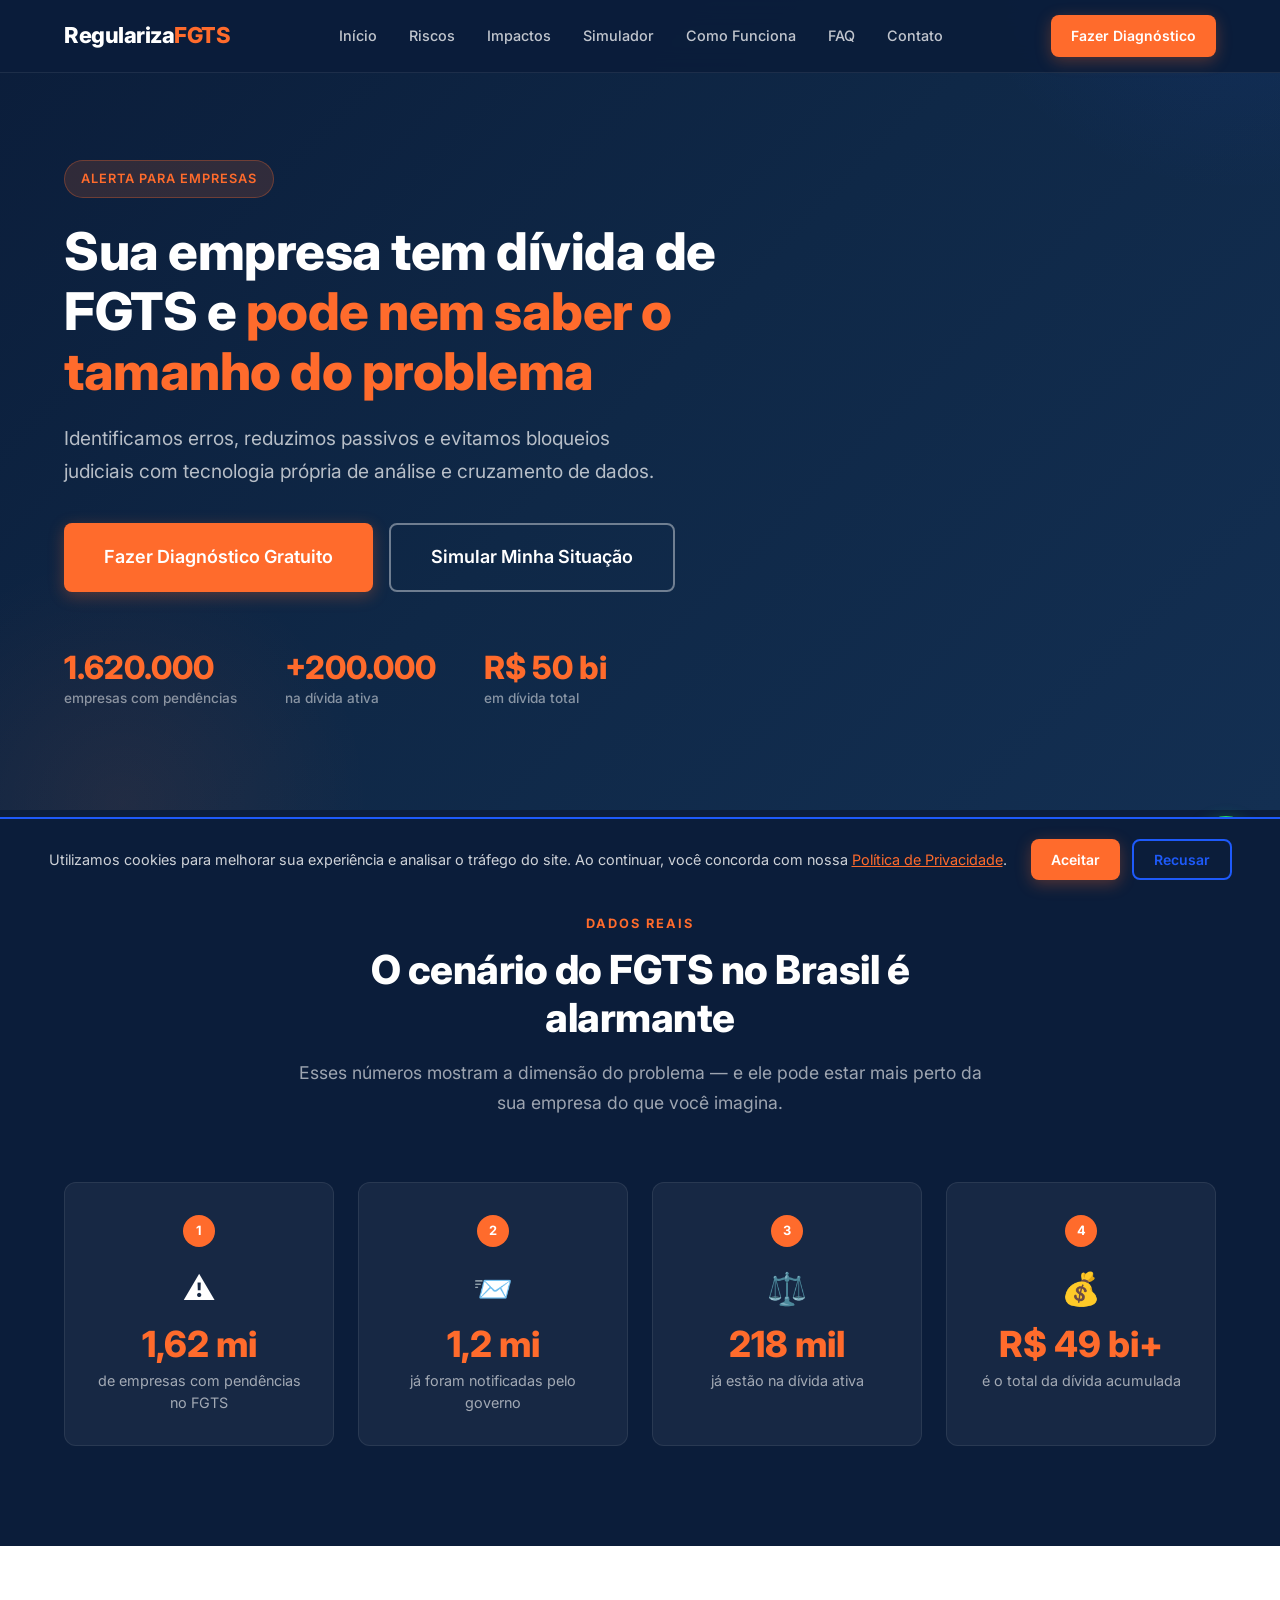
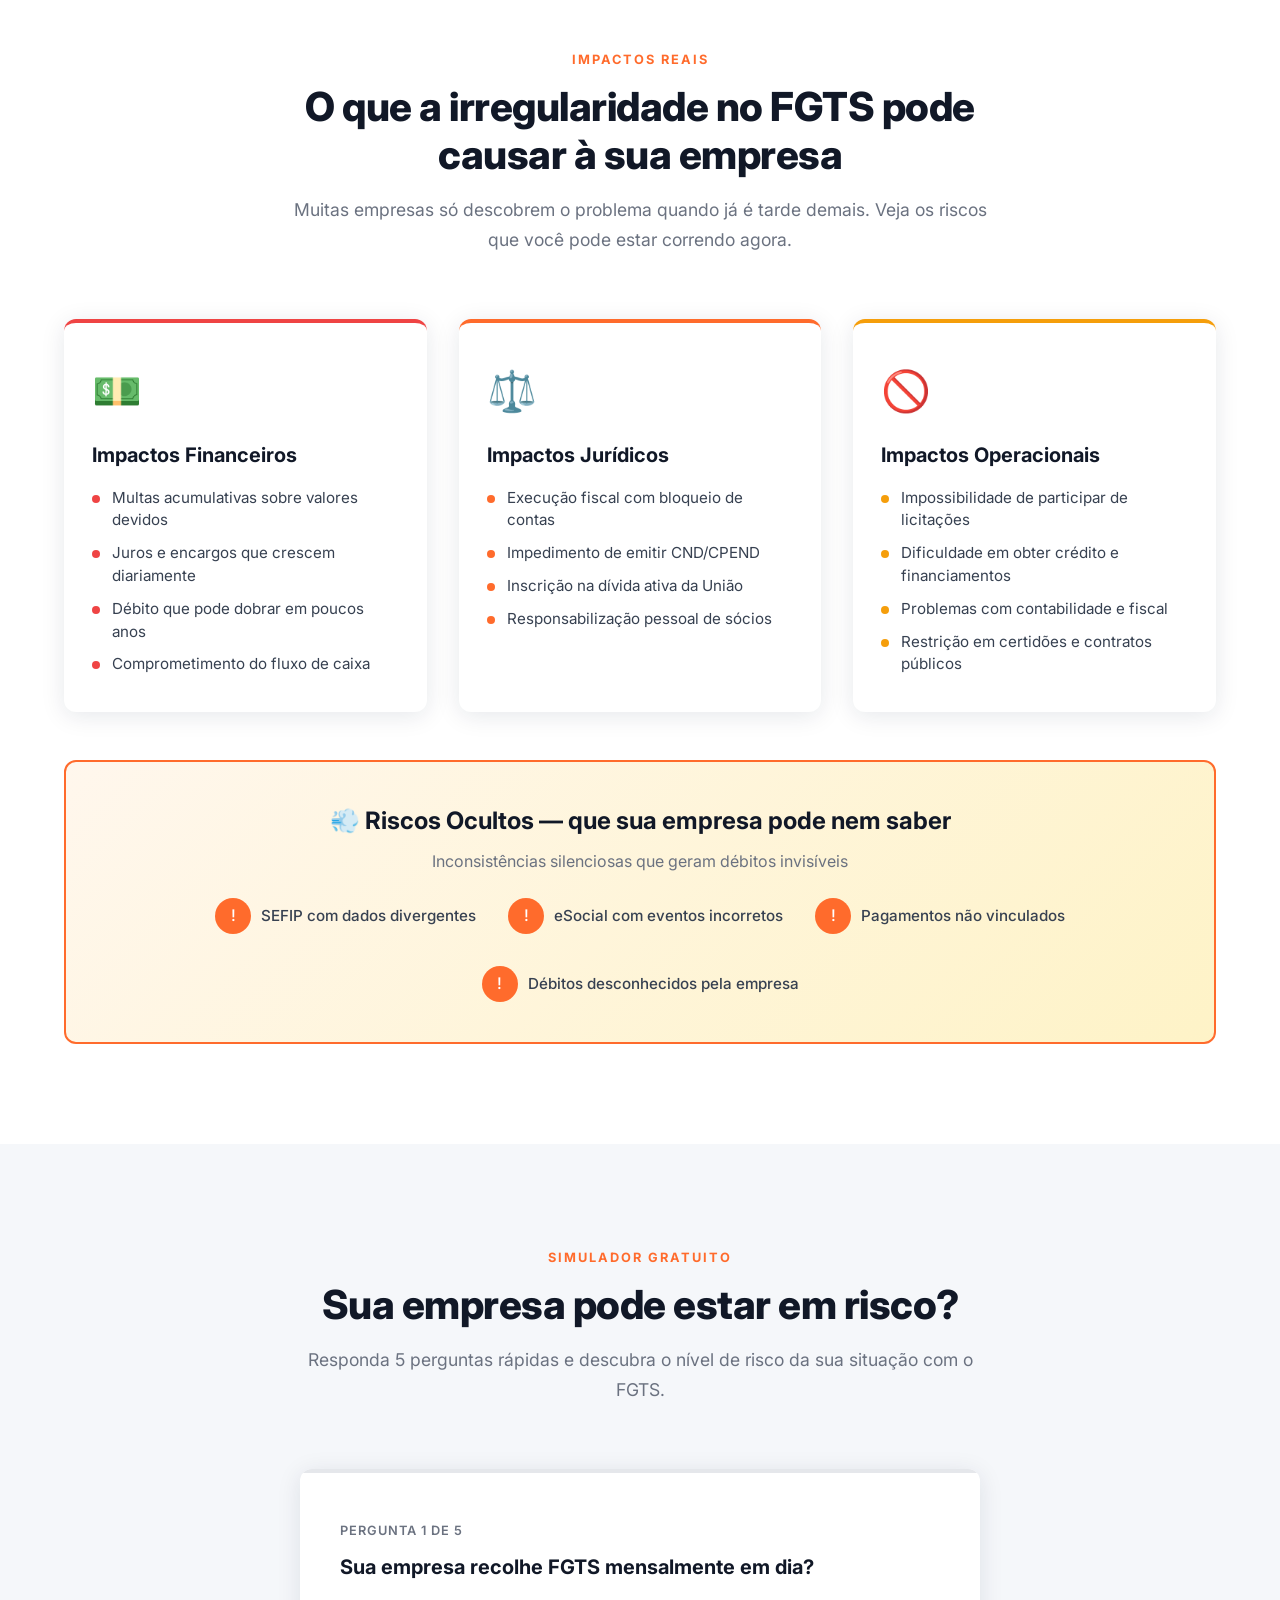
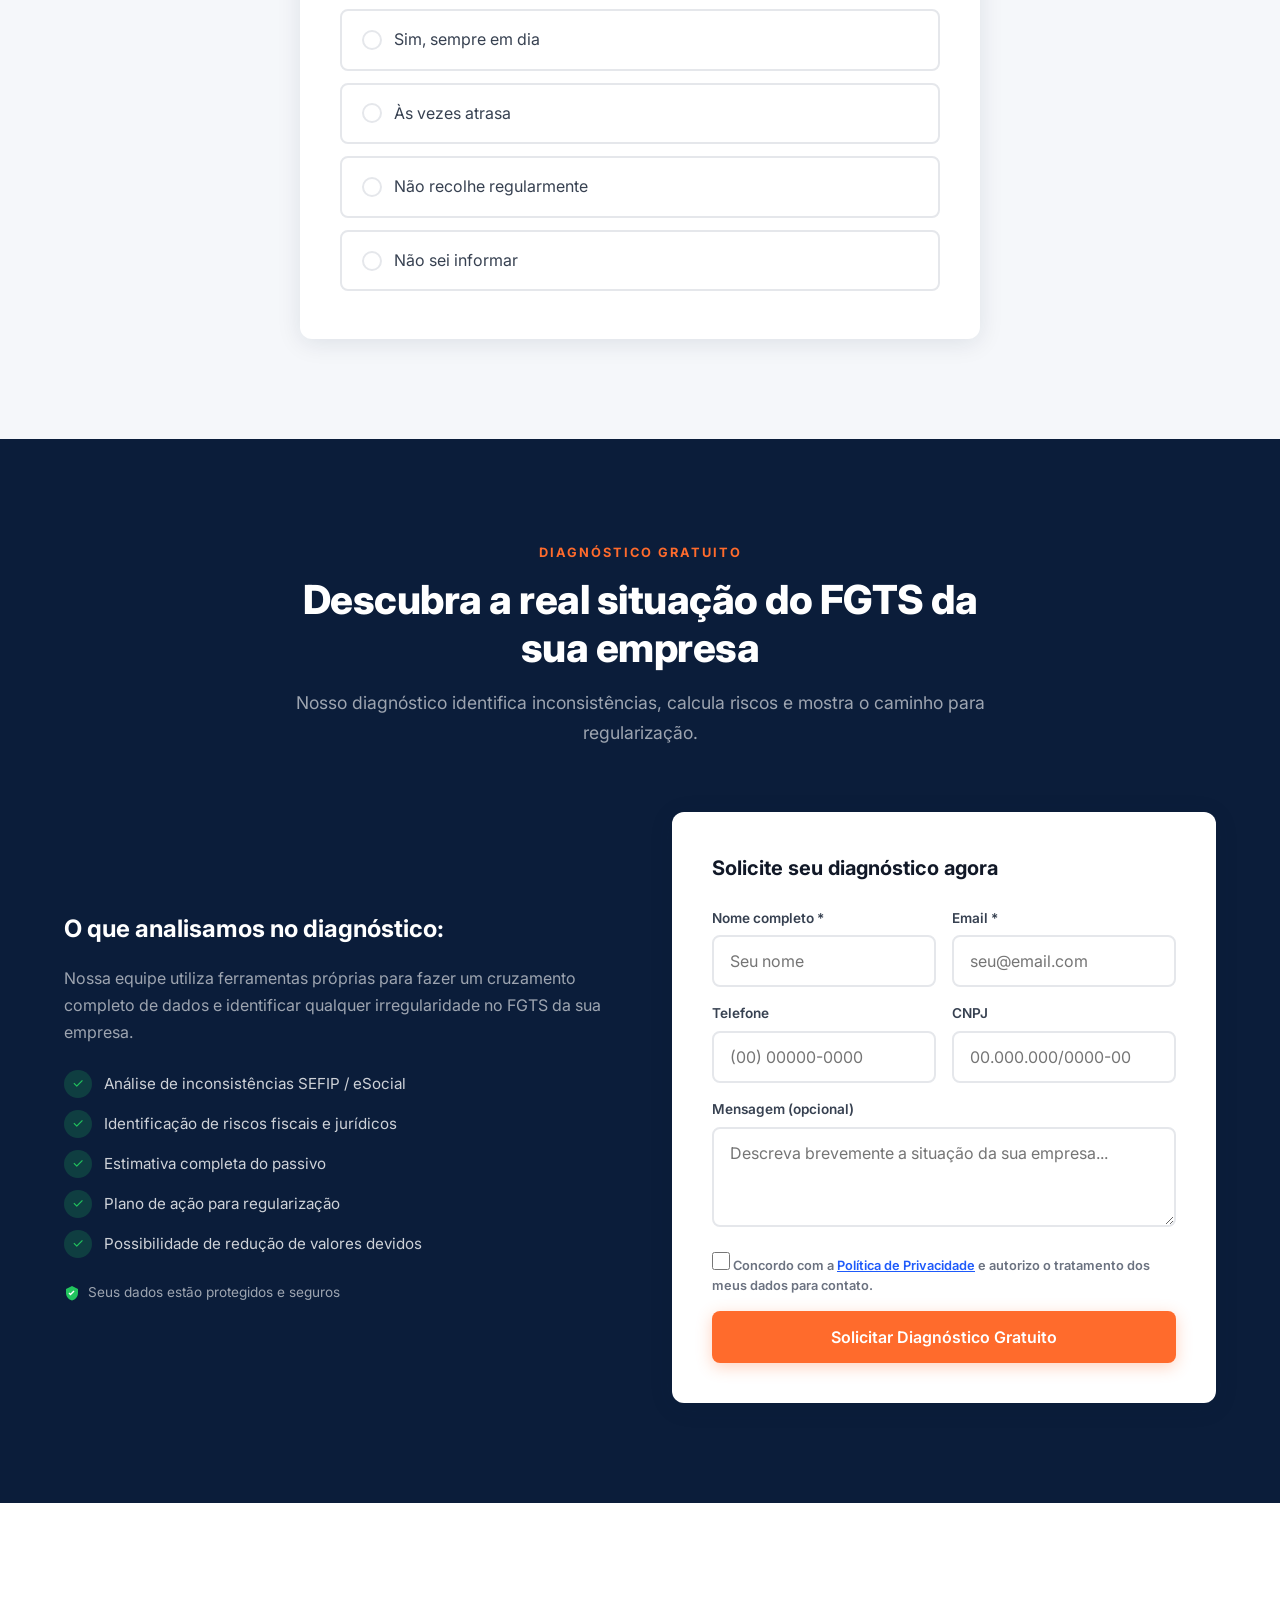
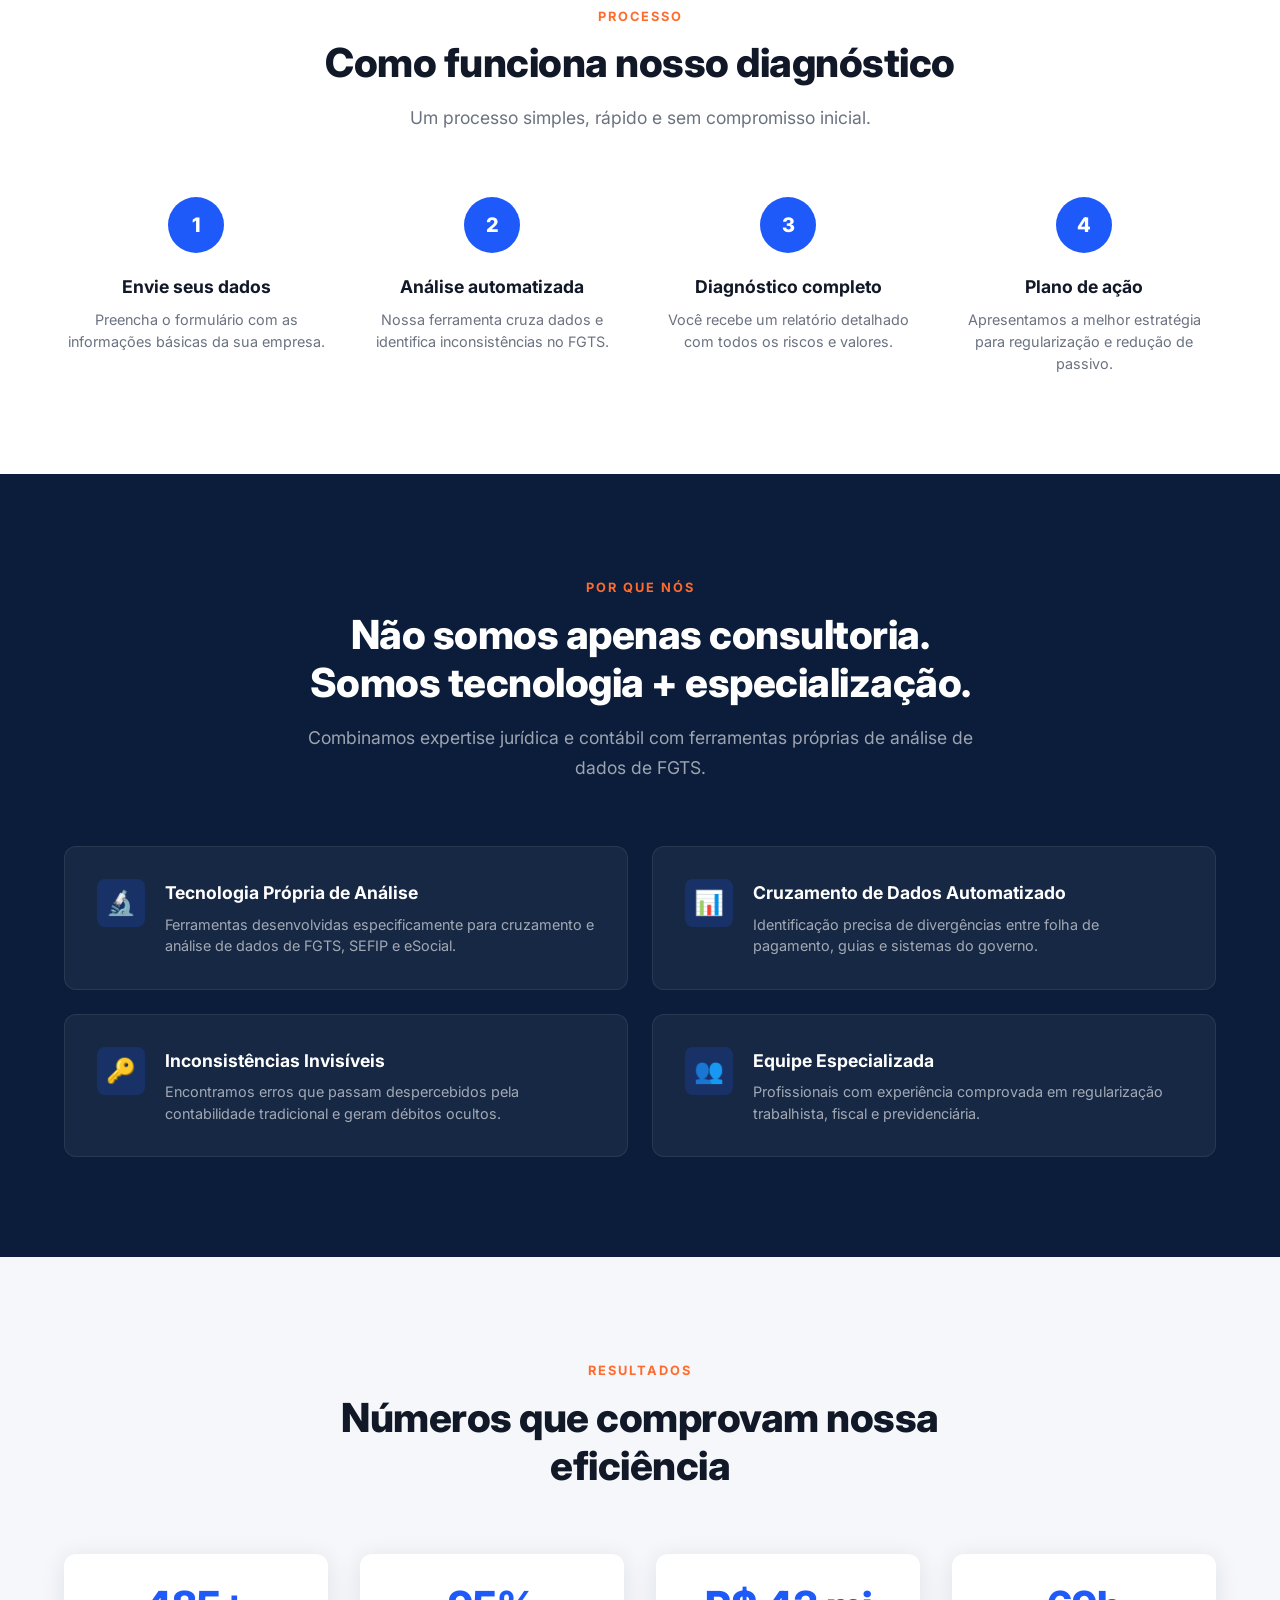
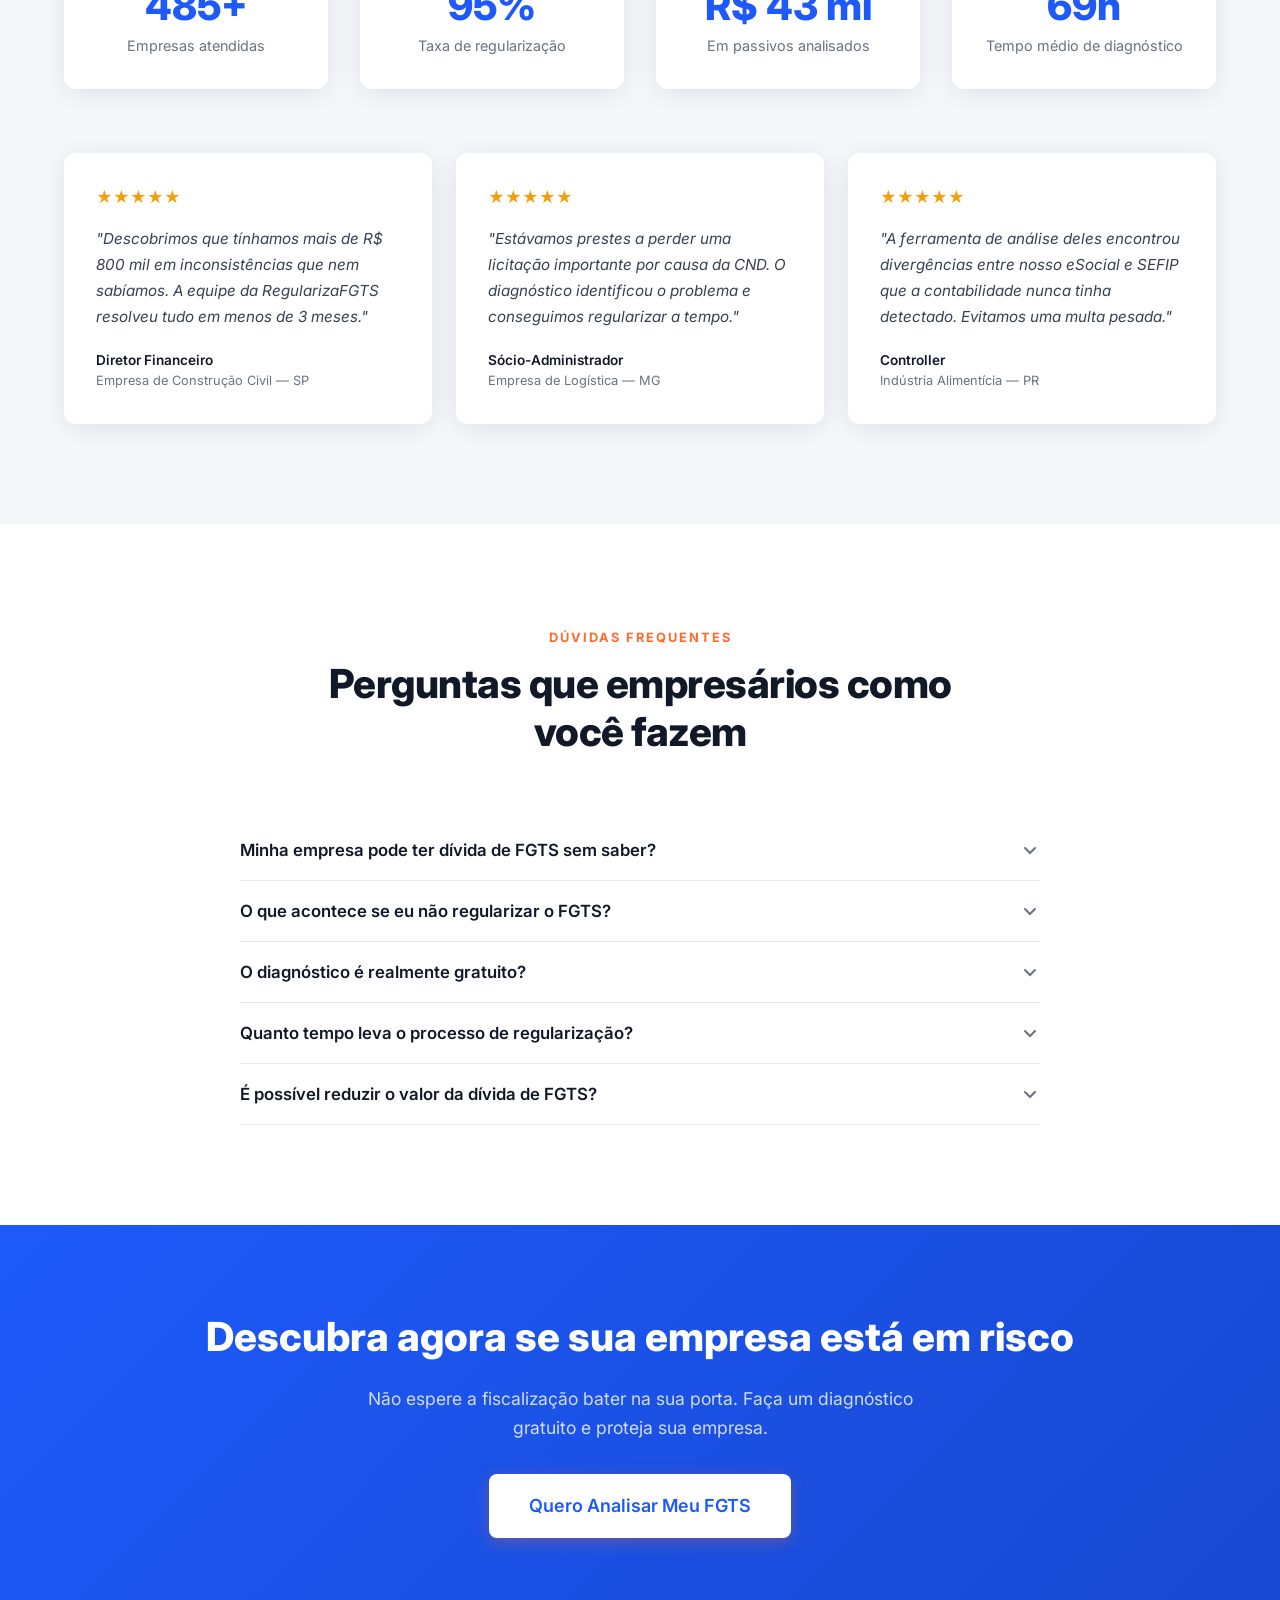
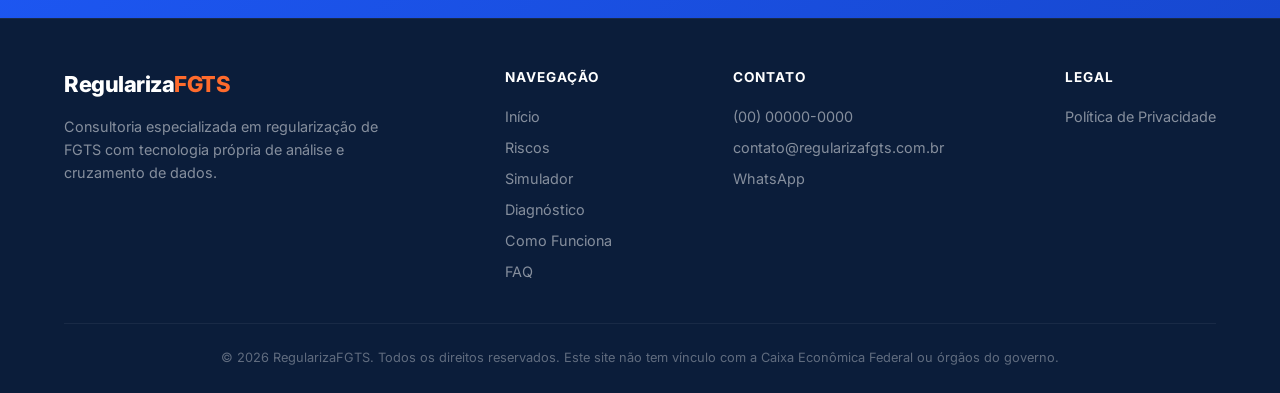
==== index.html @ 7be7eeb0 "fix: corrigir exibição dos cards de dados e atualizar Supabase anon key - Cards 1 e 2 agora exibem "" ====
<!DOCTYPE html>
<html lang="pt-BR">
<head>
  <meta charset="UTF-8">
  <meta name="viewport" content="width=device-width, initial-scale=1.0, interactive-widget=resizes-content">
  <meta name="robots" content="index, follow">
  <meta name="description" content="RegularizaFGTS — Diagnóstico gratuito de FGTS para empresas. Identificamos erros, reduzimos passivos e evitamos bloqueios com tecnologia própria.">
  <meta name="keywords" content="FGTS, dívida FGTS, regularização FGTS, consultoria FGTS, diagnóstico FGTS, dívida ativa, multa FGTS, eSocial FGTS">
  <title>RegularizaFGTS — Regularização e Diagnóstico de FGTS para Empresas</title>

  <!-- Canonical -->
  <link rel="canonical" href="https://regularizafgts.com.br/">

  <!-- Open Graph -->
  <meta property="og:title" content="RegularizaFGTS — Sua empresa pode estar em risco">
  <meta property="og:description" content="Mais de 1,6 milhão de empresas têm pendências no FGTS. Descubra se a sua é uma delas.">
  <meta property="og:type" content="website">
  <meta property="og:url" content="https://regularizafgts.com.br/">
  <meta property="og:image" content="https://regularizafgts.com.br/assets/og-image.jpg">
  <meta property="og:locale" content="pt_BR">
  <meta property="og:site_name" content="RegularizaFGTS">

  <!-- Twitter Card -->
  <meta name="twitter:card" content="summary_large_image">
  <meta name="twitter:title" content="RegularizaFGTS — Sua empresa pode estar em risco">
  <meta name="twitter:description" content="Mais de 1,6 milhão de empresas têm pendências no FGTS. Descubra se a sua é uma delas.">
  <meta name="twitter:image" content="https://regularizafgts.com.br/assets/og-image.jpg">

  <!-- Favicon SVG -->
  <link rel="icon" type="image/svg+xml" href="data:image/svg+xml,<svg xmlns='http://www.w3.org/2000/svg' viewBox='0 0 32 32'><rect width='32' height='32' rx='6' fill='%230B1D3A'/><text x='4' y='24' font-family='Arial,sans-serif' font-weight='800' font-size='20' fill='%23FF6B2C'>R</text></svg>">

  <!-- Preconnect -->
  <link rel="preconnect" href="https://fonts.googleapis.com">
  <link rel="preconnect" href="https://fonts.gstatic.com" crossorigin>
  <link rel="preconnect" href="https://nxzmnyzvjidjvnhraanw.supabase.co">

  <!-- Fonts -->
  <link href="https://fonts.googleapis.com/css2?family=Inter:wght@400;500;600;700;800&display=swap" rel="stylesheet">

  <!-- Styles -->
  <link rel="stylesheet" href="css/styles.css">

  <!-- JSON-LD Structured Data -->
  <script type="application/ld+json">
  {
    "@context": "https://schema.org",
    "@type": "ProfessionalService",
    "name": "RegularizaFGTS",
    "description": "Consultoria especializada em regularização de FGTS com tecnologia própria de análise e cruzamento de dados.",
    "url": "https://regularizafgts.com.br",
    "areaServed": "BR",
    "serviceType": ["Consultoria FGTS", "Regularização FGTS", "Diagnóstico FGTS"],
    "priceRange": "$$"
  }
  </script>
  <script type="application/ld+json">
  {
    "@context": "https://schema.org",
    "@type": "FAQPage",
    "mainEntity": [
      {
        "@type": "Question",
        "name": "Minha empresa pode ter dívida de FGTS sem saber?",
        "acceptedAnswer": { "@type": "Answer", "text": "Sim. Mais de 60% das empresas que atendemos descobriram inconsistências que não sabiam existir, como diferenças entre SEFIP e eSocial, pagamentos não vinculados corretamente, e eventos enviados com erro." }
      },
      {
        "@type": "Question",
        "name": "O que acontece se eu não regularizar o FGTS?",
        "acceptedAnswer": { "@type": "Answer", "text": "A empresa pode sofrer execução fiscal, bloqueio de contas bancárias, inscrição na dívida ativa, impedimento de emitir CND, impossibilidade de participar de licitações e responsabilização pessoal de sócios." }
      },
      {
        "@type": "Question",
        "name": "O diagnóstico é realmente gratuito?",
        "acceptedAnswer": { "@type": "Answer", "text": "Sim. O diagnóstico inicial é 100% gratuito e sem compromisso. Analisamos a situação da sua empresa e apresentamos um relatório com os riscos identificados. Caso deseje seguir com a regularização, apresentamos uma proposta." }
      },
      {
        "@type": "Question",
        "name": "Quanto tempo leva o processo de regularização?",
        "acceptedAnswer": { "@type": "Answer", "text": "O diagnóstico inicial é entregue em até 72 horas. O processo completo de regularização varia conforme a complexidade, mas geralmente leva de 30 a 90 dias." }
      },
      {
        "@type": "Question",
        "name": "É possível reduzir o valor da dívida de FGTS?",
        "acceptedAnswer": { "@type": "Answer", "text": "Em muitos casos sim. Nossa análise identifica cobranças indevidas, valores incorretos, e inconsistências que permitem reduzir o passivo. Já ajudamos empresas a reduzir até 40% do valor originalmente cobrado." }
      }
    ]
  }
  </script>

  <!-- Google Tag Manager (placeholder) -->
  <!-- <script>(function(w,d,s,l,i){w[l]=w[l]||[];w[l].push({'gtm.start':new Date().getTime(),event:'gtm.js'});var f=d.getElementsByTagName(s)[0],j=d.createElement(s),dl=l!='dataLayer'?'&l='+l:'';j.async=true;j.src='https://www.googletagmanager.com/gtm.js?id='+i+dl;f.parentNode.insertBefore(j,f);})(window,document,'script','dataLayer','GTM-XXXXXXX');</script> -->
</head>
<body>

  <!-- ============================
       1. HEADER
       ============================ -->
  <a href="#diagnostico" class="skip-link">Pular para o conteúdo</a>

  <header class="header" role="banner">
    <div class="container">
      <a href="#inicio" class="logo" aria-label="RegularizaFGTS - Voltar ao início">Regulariza<span>FGTS</span></a>

      <nav class="nav-links" role="navigation" aria-label="Menu principal">
        <a href="#inicio">Início</a>
        <a href="#riscos">Riscos</a>
        <a href="#dores">Impactos</a>
        <a href="#simulador">Simulador</a>
        <a href="#como-funciona">Como Funciona</a>
        <a href="#faq">FAQ</a>
        <a href="#contato">Contato</a>
      </nav>

      <div class="header-cta">
        <a href="#diagnostico" class="btn btn-primary btn-sm">Fazer Diagnóstico</a>
      </div>

      <button class="mobile-toggle" aria-label="Abrir menu de navegação" aria-expanded="false">
        <span></span>
        <span></span>
        <span></span>
      </button>
    </div>
  </header>

  <!-- Mobile Sticky CTA -->
  <div class="mobile-sticky-cta">
    <a href="#diagnostico" class="btn btn-primary">Fazer Diagnóstico Gratuito</a>
  </div>

  <main>
  <!-- ============================
       2. HERO
       ============================ -->
  <section class="hero" id="inicio">
    <div class="container">
      <div class="hero-content">
        <div class="hero-badge" role="img" aria-label="Alerta">Alerta para empresas</div>
        <h1>
          Sua empresa tem dívida de FGTS e <span class="highlight">pode nem saber o tamanho do problema</span>
        </h1>
        <p>
          Identificamos erros, reduzimos passivos e evitamos bloqueios judiciais com tecnologia própria de análise e cruzamento de dados.
        </p>
        <div class="hero-buttons">
          <a href="#diagnostico" class="btn btn-primary btn-lg">Fazer Diagnóstico Gratuito</a>
          <a href="#simulador" class="btn btn-secondary btn-lg">Simular Minha Situação</a>
        </div>
        <div class="hero-stats">
          <div class="hero-stat">
            <div class="number" data-counter="1620000" aria-label="1.620.000 empresas com pendências">0</div>
            <div class="label">empresas com pendências</div>
          </div>
          <div class="hero-stat">
            <div class="number" data-counter="200000" data-prefix="+" aria-label="Mais de 200.000 na dívida ativa">0</div>
            <div class="label">na dívida ativa</div>
          </div>
          <div class="hero-stat">
            <div class="number" data-counter="50" data-prefix="R$ " data-suffix=" bi" aria-label="R$ 50 bilhões em dívida total">0</div>
            <div class="label">em dívida total</div>
          </div>
        </div>
      </div>
    </div>
  </section>

  <!-- ============================
       3. DADOS REAIS
       ============================ -->
  <section class="section section-dark" id="riscos">
    <div class="container">
      <div class="section-header">
        <div class="section-label">Dados reais</div>
        <h2 class="section-title">O cenário do FGTS no Brasil é alarmante</h2>
        <p class="section-subtitle">Esses números mostram a dimensão do problema — e ele pode estar mais perto da sua empresa do que você imagina.</p>
      </div>

      <div class="dados-grid">
        <div class="dado-card fade-in fade-in-delay-1">
          <div class="step">1</div>
          <div class="dado-icon" role="img" aria-label="Alerta">&#9888;&#65039;</div>
          <div class="dado-number" data-counter="1.62" data-decimals="2" data-suffix=" mi">0</div>
          <div class="dado-label">de empresas com pendências no FGTS</div>
        </div>
        <div class="dado-card fade-in fade-in-delay-2">
          <div class="step">2</div>
          <div class="dado-icon" role="img" aria-label="Notificação">&#128232;</div>
          <div class="dado-number" data-counter="1.2" data-decimals="1" data-suffix=" mi">0</div>
          <div class="dado-label">já foram notificadas pelo governo</div>
        </div>
        <div class="dado-card fade-in fade-in-delay-3">
          <div class="step">3</div>
          <div class="dado-icon" role="img" aria-label="Justiça">&#9878;&#65039;</div>
          <div class="dado-number" data-counter="219" data-suffix=" mil">0</div>
          <div class="dado-label">já estão na dívida ativa</div>
        </div>
        <div class="dado-card fade-in fade-in-delay-4">
          <div class="step">4</div>
          <div class="dado-icon" role="img" aria-label="Dinheiro">&#128176;</div>
          <div class="dado-number" data-counter="50" data-prefix="R$ " data-suffix=" bi+">0</div>
          <div class="dado-label">é o total da dívida acumulada</div>
        </div>
      </div>
    </div>
  </section>

  <!-- ============================
       4. DORES E IMPACTOS
       ============================ -->
  <section class="section" id="dores">
    <div class="container">
      <div class="section-header">
        <div class="section-label">Impactos reais</div>
        <h2 class="section-title">O que a irregularidade no FGTS pode causar à sua empresa</h2>
        <p class="section-subtitle">Muitas empresas só descobrem o problema quando já é tarde demais. Veja os riscos que você pode estar correndo agora.</p>
      </div>

      <div class="dores-grid">
        <div class="dor-card financeira fade-in fade-in-delay-1">
          <div class="dor-icon" role="img" aria-label="Financeiro">&#128181;</div>
          <h3>Impactos Financeiros</h3>
          <ul>
            <li>Multas acumulativas sobre valores devidos</li>
            <li>Juros e encargos que crescem diariamente</li>
            <li>Débito que pode dobrar em poucos anos</li>
            <li>Comprometimento do fluxo de caixa</li>
          </ul>
        </div>
        <div class="dor-card juridica fade-in fade-in-delay-2">
          <div class="dor-icon" role="img" aria-label="Jurídico">&#9878;&#65039;</div>
          <h3>Impactos Jurídicos</h3>
          <ul>
            <li>Execução fiscal com bloqueio de contas</li>
            <li>Impedimento de emitir CND/CPEND</li>
            <li>Inscrição na dívida ativa da União</li>
            <li>Responsabilização pessoal de sócios</li>
          </ul>
        </div>
        <div class="dor-card operacional fade-in fade-in-delay-3">
          <div class="dor-icon" role="img" aria-label="Operacional">&#128683;</div>
          <h3>Impactos Operacionais</h3>
          <ul>
            <li>Impossibilidade de participar de licitações</li>
            <li>Dificuldade em obter crédito e financiamentos</li>
            <li>Problemas com contabilidade e fiscal</li>
            <li>Restrição em certidões e contratos públicos</li>
          </ul>
        </div>
      </div>

      <div class="riscos-ocultos fade-in">
        <h3>&#128168; Riscos Ocultos — que sua empresa pode nem saber</h3>
        <p class="riscos-subtitle">Inconsistências silenciosas que geram débitos invisíveis</p>
        <div class="riscos-list">
          <div class="risco-item"><div class="risco-icon" aria-hidden="true">!</div><span>SEFIP com dados divergentes</span></div>
          <div class="risco-item"><div class="risco-icon" aria-hidden="true">!</div><span>eSocial com eventos incorretos</span></div>
          <div class="risco-item"><div class="risco-icon" aria-hidden="true">!</div><span>Pagamentos não vinculados</span></div>
          <div class="risco-item"><div class="risco-icon" aria-hidden="true">!</div><span>Débitos desconhecidos pela empresa</span></div>
        </div>
      </div>
    </div>
  </section>

  <!-- ============================
       5. SIMULADOR
       ============================ -->
  <section class="section section-light" id="simulador">
    <div class="container">
      <div class="section-header">
        <div class="section-label">Simulador gratuito</div>
        <h2 class="section-title">Sua empresa pode estar em risco?</h2>
        <p class="section-subtitle">Responda 5 perguntas rápidas e descubra o nível de risco da sua situação com o FGTS.</p>
      </div>
      <div class="simulator-wrapper fade-in">
        <div class="simulator-box">
          <div class="simulator-progress"><div class="simulator-progress-bar" id="simulator-progress-bar"></div></div>
          <div class="simulator-body" id="simulator-body" role="form" aria-label="Simulador de risco FGTS"></div>
        </div>
      </div>
    </div>
  </section>

  <!-- ============================
       6. DIAGNÓSTICO
       ============================ -->
  <section class="section section-dark" id="diagnostico">
    <div class="container">
      <div class="section-header">
        <div class="section-label">Diagnóstico gratuito</div>
        <h2 class="section-title">Descubra a real situação do FGTS da sua empresa</h2>
        <p class="section-subtitle">Nosso diagnóstico identifica inconsistências, calcula riscos e mostra o caminho para regularização.</p>
      </div>

      <div class="diagnostico-grid">
        <div class="diagnostico-info fade-in">
          <h3>O que analisamos no diagnóstico:</h3>
          <p>Nossa equipe utiliza ferramentas próprias para fazer um cruzamento completo de dados e identificar qualquer irregularidade no FGTS da sua empresa.</p>
          <div class="diagnostico-benefits">
            <div class="diagnostico-benefit"><div class="benefit-icon" aria-hidden="true">&#10003;</div><span>Análise de inconsistências SEFIP / eSocial</span></div>
            <div class="diagnostico-benefit"><div class="benefit-icon" aria-hidden="true">&#10003;</div><span>Identificação de riscos fiscais e jurídicos</span></div>
            <div class="diagnostico-benefit"><div class="benefit-icon" aria-hidden="true">&#10003;</div><span>Estimativa completa do passivo</span></div>
            <div class="diagnostico-benefit"><div class="benefit-icon" aria-hidden="true">&#10003;</div><span>Plano de ação para regularização</span></div>
            <div class="diagnostico-benefit"><div class="benefit-icon" aria-hidden="true">&#10003;</div><span>Possibilidade de redução de valores devidos</span></div>
          </div>

          <div class="trust-badge">
            <svg width="16" height="16" viewBox="0 0 16 16" fill="none" aria-hidden="true"><path d="M8 1L2 4v4c0 3.5 2.6 6.8 6 7.5 3.4-.7 6-4 6-7.5V4L8 1z" fill="#22C55E"/><path d="M6.5 10.5L4.5 8.5l1-1 1 1 3-3 1 1-4 4z" fill="white"/></svg>
            <span>Seus dados estão protegidos e seguros</span>
          </div>
        </div>

        <div class="diagnostico-form-card fade-in fade-in-delay-2">
          <h3>Solicite seu diagnóstico agora</h3>
          <form id="diagnostico-form" novalidate>
            <div class="form-row">
              <div class="form-group">
                <label for="diag-nome">Nome completo *</label>
                <input type="text" id="diag-nome" name="nome" required placeholder="Seu nome" autocomplete="name" maxlength="200">
              </div>
              <div class="form-group">
                <label for="diag-email">Email *</label>
                <input type="email" id="diag-email" name="email" required placeholder="seu@email.com" autocomplete="email" inputmode="email" maxlength="254">
              </div>
            </div>
            <div class="form-row">
              <div class="form-group">
                <label for="diag-telefone">Telefone</label>
                <input type="tel" id="diag-telefone" name="telefone" placeholder="(00) 00000-0000" autocomplete="tel" inputmode="tel" maxlength="15">
              </div>
              <div class="form-group">
                <label for="diag-cnpj">CNPJ</label>
                <input type="text" id="diag-cnpj" name="cnpj" placeholder="00.000.000/0000-00" inputmode="numeric" maxlength="18">
              </div>
            </div>
            <div class="form-group">
              <label for="diag-mensagem">Mensagem (opcional)</label>
              <textarea id="diag-mensagem" name="mensagem" placeholder="Descreva brevemente a situação da sua empresa..." maxlength="2000"></textarea>
            </div>

            <!-- Honeypot antispam -->
            <input type="text" name="website" style="position:absolute;left:-9999px;opacity:0;height:0;width:0;" tabindex="-1" autocomplete="off">

            <!-- LGPD Consent -->
            <div class="form-group form-consent">
              <label class="consent-label">
                <input type="checkbox" name="lgpd_consent" required>
                <span>Concordo com a <a href="#politica-privacidade" target="_blank">Política de Privacidade</a> e autorizo o tratamento dos meus dados para contato.</span>
              </label>
            </div>

            <button type="submit" class="btn btn-primary" style="width: 100%;">
              Solicitar Diagnóstico Gratuito
            </button>
          </form>

          <div id="form-success" class="form-success" aria-live="polite">
            <div class="success-icon" aria-hidden="true">&#10004;&#65039;</div>
            <h3>Diagnóstico solicitado com sucesso!</h3>
            <p>Nossa equipe entrará em contato em até 24 horas úteis para iniciar a análise da sua empresa.</p>
          </div>
        </div>
      </div>
    </div>
  </section>

  <!-- ============================
       7. COMO FUNCIONA
       ============================ -->
  <section class="section" id="como-funciona">
    <div class="container">
      <div class="section-header">
        <div class="section-label">Processo</div>
        <h2 class="section-title">Como funciona nosso diagnóstico</h2>
        <p class="section-subtitle">Um processo simples, rápido e sem compromisso inicial.</p>
      </div>
      <div class="steps-grid">
        <div class="step-card fade-in fade-in-delay-1"><div class="step-number">1</div><h3>Envie seus dados</h3><p>Preencha o formulário com as informações básicas da sua empresa.</p></div>
        <div class="step-card fade-in fade-in-delay-2"><div class="step-number">2</div><h3>Análise automatizada</h3><p>Nossa ferramenta cruza dados e identifica inconsistências no FGTS.</p></div>
        <div class="step-card fade-in fade-in-delay-3"><div class="step-number">3</div><h3>Diagnóstico completo</h3><p>Você recebe um relatório detalhado com todos os riscos e valores.</p></div>
        <div class="step-card fade-in fade-in-delay-4"><div class="step-number">4</div><h3>Plano de ação</h3><p>Apresentamos a melhor estratégia para regularização e redução de passivo.</p></div>
      </div>
    </div>
  </section>

  <!-- ============================
       8. DIFERENCIAIS
       ============================ -->
  <section class="section section-dark" id="diferenciais">
    <div class="container">
      <div class="section-header">
        <div class="section-label">Por que nós</div>
        <h2 class="section-title">Não somos apenas consultoria. Somos tecnologia + especialização.</h2>
        <p class="section-subtitle">Combinamos expertise jurídica e contábil com ferramentas próprias de análise de dados de FGTS.</p>
      </div>
      <div class="diferenciais-grid">
        <div class="diferencial-card fade-in fade-in-delay-1"><div class="diferencial-icon" aria-hidden="true">&#128300;</div><div><h3>Tecnologia Própria de Análise</h3><p>Ferramentas desenvolvidas especificamente para cruzamento e análise de dados de FGTS, SEFIP e eSocial.</p></div></div>
        <div class="diferencial-card fade-in fade-in-delay-2"><div class="diferencial-icon" aria-hidden="true">&#128202;</div><div><h3>Cruzamento de Dados Automatizado</h3><p>Identificação precisa de divergências entre folha de pagamento, guias e sistemas do governo.</p></div></div>
        <div class="diferencial-card fade-in fade-in-delay-3"><div class="diferencial-icon" aria-hidden="true">&#128273;</div><div><h3>Inconsistências Invisíveis</h3><p>Encontramos erros que passam despercebidos pela contabilidade tradicional e geram débitos ocultos.</p></div></div>
        <div class="diferencial-card fade-in fade-in-delay-4"><div class="diferencial-icon" aria-hidden="true">&#128101;</div><div><h3>Equipe Especializada</h3><p>Profissionais com experiência comprovada em regularização trabalhista, fiscal e previdenciária.</p></div></div>
      </div>
    </div>
  </section>

  <!-- ============================
       9. PROVA SOCIAL
       ============================ -->
  <section class="section section-light" id="resultados">
    <div class="container">
      <div class="section-header">
        <div class="section-label">Resultados</div>
        <h2 class="section-title">Números que comprovam nossa eficiência</h2>
      </div>
      <div class="prova-stats">
        <div class="prova-stat fade-in fade-in-delay-1"><div class="stat-number" data-counter="500" data-suffix="+">0</div><div class="stat-label">Empresas atendidas</div></div>
        <div class="prova-stat fade-in fade-in-delay-2"><div class="stat-number" data-counter="98" data-suffix="%">0</div><div class="stat-label">Taxa de regularização</div></div>
        <div class="prova-stat fade-in fade-in-delay-3"><div class="stat-number" data-counter="45" data-prefix="R$ " data-suffix=" mi">0</div><div class="stat-label">Em passivos analisados</div></div>
        <div class="prova-stat fade-in fade-in-delay-4"><div class="stat-number" data-counter="72" data-suffix="h">0</div><div class="stat-label">Tempo médio de diagnóstico</div></div>
      </div>

      <div class="depoimentos-grid">
        <div class="depoimento-card fade-in fade-in-delay-1">
          <div class="depoimento-stars" aria-label="5 estrelas">&#9733;&#9733;&#9733;&#9733;&#9733;</div>
          <p class="depoimento-text">"Descobrimos que tínhamos mais de R$ 800 mil em inconsistências que nem sabíamos. A equipe da RegularizaFGTS resolveu tudo em menos de 3 meses."</p>
          <div class="depoimento-author">Diretor Financeiro</div>
          <div class="depoimento-role">Empresa de Construção Civil — SP</div>
        </div>
        <div class="depoimento-card fade-in fade-in-delay-2">
          <div class="depoimento-stars" aria-label="5 estrelas">&#9733;&#9733;&#9733;&#9733;&#9733;</div>
          <p class="depoimento-text">"Estávamos prestes a perder uma licitação importante por causa da CND. O diagnóstico identificou o problema e conseguimos regularizar a tempo."</p>
          <div class="depoimento-author">Sócio-Administrador</div>
          <div class="depoimento-role">Empresa de Logística — MG</div>
        </div>
        <div class="depoimento-card fade-in fade-in-delay-3">
          <div class="depoimento-stars" aria-label="5 estrelas">&#9733;&#9733;&#9733;&#9733;&#9733;</div>
          <p class="depoimento-text">"A ferramenta de análise deles encontrou divergências entre nosso eSocial e SEFIP que a contabilidade nunca tinha detectado. Evitamos uma multa pesada."</p>
          <div class="depoimento-author">Controller</div>
          <div class="depoimento-role">Indústria Alimentícia — PR</div>
        </div>
      </div>
    </div>
  </section>

  <!-- ============================
       10. FAQ
       ============================ -->
  <section class="section" id="faq">
    <div class="container">
      <div class="section-header">
        <div class="section-label">Dúvidas frequentes</div>
        <h2 class="section-title">Perguntas que empresários como você fazem</h2>
      </div>
      <div class="faq-list">
        <div class="faq-item">
          <button class="faq-question" aria-expanded="false"><span>Minha empresa pode ter dívida de FGTS sem saber?</span><svg class="faq-chevron" width="20" height="20" viewBox="0 0 20 20" fill="none" aria-hidden="true"><path d="M5 8l5 5 5-5" stroke="currentColor" stroke-width="2" stroke-linecap="round"/></svg></button>
          <div class="faq-answer"><p>Sim. Mais de 60% das empresas que atendemos descobriram inconsistências que não sabiam existir, como diferenças entre SEFIP e eSocial, pagamentos não vinculados corretamente, e eventos enviados com erro. Essas inconsistências geram débitos silenciosos que crescem com juros e multas.</p></div>
        </div>
        <div class="faq-item">
          <button class="faq-question" aria-expanded="false"><span>O que acontece se eu não regularizar o FGTS?</span><svg class="faq-chevron" width="20" height="20" viewBox="0 0 20 20" fill="none" aria-hidden="true"><path d="M5 8l5 5 5-5" stroke="currentColor" stroke-width="2" stroke-linecap="round"/></svg></button>
          <div class="faq-answer"><p>A empresa pode sofrer execução fiscal, bloqueio de contas bancárias, inscrição na dívida ativa, impedimento de emitir CND, impossibilidade de participar de licitações e responsabilização pessoal de sócios.</p></div>
        </div>
        <div class="faq-item">
          <button class="faq-question" aria-expanded="false"><span>O diagnóstico é realmente gratuito?</span><svg class="faq-chevron" width="20" height="20" viewBox="0 0 20 20" fill="none" aria-hidden="true"><path d="M5 8l5 5 5-5" stroke="currentColor" stroke-width="2" stroke-linecap="round"/></svg></button>
          <div class="faq-answer"><p>Sim. O diagnóstico inicial é 100% gratuito e sem compromisso. Analisamos a situação da sua empresa e apresentamos um relatório com os riscos identificados. Caso deseje seguir com a regularização, apresentamos uma proposta.</p></div>
        </div>
        <div class="faq-item">
          <button class="faq-question" aria-expanded="false"><span>Quanto tempo leva o processo de regularização?</span><svg class="faq-chevron" width="20" height="20" viewBox="0 0 20 20" fill="none" aria-hidden="true"><path d="M5 8l5 5 5-5" stroke="currentColor" stroke-width="2" stroke-linecap="round"/></svg></button>
          <div class="faq-answer"><p>O diagnóstico inicial é entregue em até 72 horas. O processo completo de regularização varia conforme a complexidade, mas geralmente leva de 30 a 90 dias.</p></div>
        </div>
        <div class="faq-item">
          <button class="faq-question" aria-expanded="false"><span>É possível reduzir o valor da dívida de FGTS?</span><svg class="faq-chevron" width="20" height="20" viewBox="0 0 20 20" fill="none" aria-hidden="true"><path d="M5 8l5 5 5-5" stroke="currentColor" stroke-width="2" stroke-linecap="round"/></svg></button>
          <div class="faq-answer"><p>Em muitos casos sim. Nossa análise identifica cobranças indevidas, valores incorretos, e inconsistências que permitem reduzir o passivo. Já ajudamos empresas a reduzir até 40% do valor originalmente cobrado.</p></div>
        </div>
      </div>
    </div>
  </section>

  <!-- ============================
       11. CTA FINAL
       ============================ -->
  <section class="cta-final" id="contato">
    <div class="container">
      <h2>Descubra agora se sua empresa está em risco</h2>
      <p>Não espere a fiscalização bater na sua porta. Faça um diagnóstico gratuito e proteja sua empresa.</p>
      <div>
        <a href="#diagnostico" class="btn btn-primary btn-lg" style="background: var(--branco); color: var(--azul-vibrante);">
          Quero Analisar Meu FGTS
        </a>
      </div>
    </div>
  </section>
  </main>

  <!-- ============================
       12. FOOTER
       ============================ -->
  <footer class="footer" role="contentinfo">
    <div class="container">
      <div class="footer-content">
        <div class="footer-brand">
          <div class="logo">Regulariza<span>FGTS</span></div>
          <p>Consultoria especializada em regularização de FGTS com tecnologia própria de análise e cruzamento de dados.</p>
          <p class="footer-legal">
            <!-- CNPJ: 00.000.000/0000-00<br> -->
            <!-- Endereço: Rua Exemplo, 123 — São Paulo/SP -->
          </p>
        </div>
        <div class="footer-links">
          <h4>Navegação</h4>
          <a href="#inicio">Início</a>
          <a href="#riscos">Riscos</a>
          <a href="#simulador">Simulador</a>
          <a href="#diagnostico">Diagnóstico</a>
          <a href="#como-funciona">Como Funciona</a>
          <a href="#faq">FAQ</a>
        </div>
        <div class="footer-links">
          <h4>Contato</h4>
          <!-- TODO: Substituir pelos dados reais -->
          <a href="tel:+5500000000000">(00) 00000-0000</a>
          <a href="mailto:contato@regularizafgts.com.br">contato@regularizafgts.com.br</a>
          <a href="https://wa.me/5500000000000" target="_blank" rel="noopener">WhatsApp</a>
        </div>
        <div class="footer-links">
          <h4>Legal</h4>
          <a href="#politica-privacidade">Política de Privacidade</a>
        </div>
      </div>
      <div class="footer-bottom">
        <p>&copy; 2026 RegularizaFGTS. Todos os direitos reservados. Este site não tem vínculo com a Caixa Econômica Federal ou órgãos do governo.</p>
      </div>
    </div>
  </footer>

  <!-- ============================
       WhatsApp Floating Button
       ============================ -->
  <!-- TODO: Substituir 5500000000000 pelo número real -->
  <a href="https://wa.me/5500000000000?text=Olá! Gostaria de fazer um diagnóstico do FGTS da minha empresa." class="whatsapp-float" target="_blank" rel="noopener" aria-label="Falar pelo WhatsApp">
    <svg viewBox="0 0 32 32" width="32" height="32" fill="white"><path d="M16.01 2.64C8.66 2.64 2.7 8.56 2.7 15.87c0 2.34.62 4.62 1.8 6.63L2.5 29.36l7.1-1.86a13.37 13.37 0 006.4 1.63h.01c7.35 0 13.31-5.92 13.31-13.23a13.14 13.14 0 00-3.9-9.36 13.26 13.26 0 00-9.41-3.9zm0 24.23c-2 0-3.95-.53-5.66-1.54l-.4-.24-4.2 1.1 1.12-4.1-.26-.42a10.97 10.97 0 01-1.7-5.8c0-6.07 4.97-11.01 11.1-11.01a11.02 11.02 0 0111.1 11.04c0 6.07-4.97 11.01-11.1 11.01v-.04zm6.08-8.24c-.33-.17-1.97-.97-2.28-1.08-.3-.11-.52-.17-.74.17-.22.33-.86 1.08-1.05 1.3-.19.22-.39.25-.72.08-.33-.17-1.4-.52-2.67-1.64-.99-.88-1.65-1.96-1.84-2.29-.19-.33-.02-.51.15-.68.15-.15.33-.39.5-.58.17-.2.22-.33.33-.55.11-.22.06-.42-.03-.58-.08-.17-.74-1.78-1.01-2.43-.27-.64-.54-.55-.74-.56h-.63c-.22 0-.58.08-.88.42-.3.33-1.16 1.13-1.16 2.76 0 1.63 1.19 3.2 1.35 3.42.17.22 2.34 3.56 5.66 5 .79.34 1.41.54 1.89.7.79.25 1.51.21 2.08.13.64-.1 1.97-.8 2.25-1.58.28-.78.28-1.44.19-1.58-.08-.14-.3-.22-.63-.39z"/></svg>
  </a>

  <!-- ============================
       Cookie Consent Banner
       ============================ -->
  <div id="cookie-consent" class="cookie-consent" style="display:none;" role="dialog" aria-label="Consentimento de cookies">
    <div class="cookie-content">
      <p>Utilizamos cookies para melhorar sua experiência e analisar o tráfego do site. Ao continuar, você concorda com nossa <a href="#politica-privacidade">Política de Privacidade</a>.</p>
      <div class="cookie-buttons">
        <button id="cookie-accept" class="btn btn-primary btn-sm">Aceitar</button>
        <button id="cookie-reject" class="btn btn-outline btn-sm">Recusar</button>
      </div>
    </div>
  </div>

  <!-- ============================
       Exit Intent Popup
       ============================ -->
  <div id="exit-popup" class="exit-popup" role="dialog" aria-label="Oferta antes de sair">
    <div class="exit-popup-content">
      <button id="exit-popup-close" class="exit-popup-close" aria-label="Fechar">&times;</button>
      <h3>Antes de sair...</h3>
      <p>Sua empresa pode estar com <strong>pendências invisíveis</strong> no FGTS. Faça um diagnóstico gratuito e evite surpresas.</p>
      <a href="#diagnostico" class="btn btn-primary" onclick="document.getElementById('exit-popup').classList.remove('active')">Fazer Diagnóstico Gratuito</a>
    </div>
  </div>

  <!-- ============================
       Social Proof Toast
       ============================ -->
  <div id="social-proof-toast" class="social-proof-toast" aria-live="polite">
    <div class="toast-icon" aria-hidden="true">&#128202;</div>
    <div>
      <div class="toast-text"></div>
      <div class="toast-time"></div>
    </div>
  </div>

  <!-- ============================
       Política de Privacidade (inline simplificada)
       ============================ -->
  <section class="section" id="politica-privacidade" style="display:none;">
    <div class="container" style="max-width:800px;">
      <h2 class="section-title">Política de Privacidade</h2>
      <p>A RegularizaFGTS respeita a sua privacidade e está comprometida com a proteção dos seus dados pessoais, em conformidade com a Lei Geral de Proteção de Dados (LGPD - Lei 13.709/2018).</p>
      <h3>Dados coletados</h3>
      <p>Coletamos apenas os dados fornecidos voluntariamente por você nos formulários do site: nome, email, telefone, CNPJ e mensagem.</p>
      <h3>Finalidade</h3>
      <p>Os dados são utilizados exclusivamente para: entrar em contato sobre o diagnóstico solicitado, enviar informações relevantes sobre regularização de FGTS, e melhorar nossos serviços.</p>
      <h3>Compartilhamento</h3>
      <p>Não compartilhamos seus dados com terceiros, exceto quando necessário para a prestação do serviço contratado ou por determinação legal.</p>
      <h3>Armazenamento</h3>
      <p>Os dados são armazenados em servidores seguros com criptografia e controle de acesso.</p>
      <h3>Seus direitos</h3>
      <p>Você pode solicitar acesso, correção, exclusão ou portabilidade dos seus dados a qualquer momento através do email contato@regularizafgts.com.br.</p>
    </div>
  </section>

  <!-- Scripts -->
  <script src="js/supabase.js" defer></script>
  <script src="js/main.js" defer></script>
  <script src="js/simulator.js" defer></script>

  <!-- Política de Privacidade toggle -->
  <script>
  document.querySelectorAll('a[href="#politica-privacidade"]').forEach(link => {
    link.addEventListener('click', (e) => {
      e.preventDefault();
      const pp = document.getElementById('politica-privacidade');
      pp.style.display = pp.style.display === 'none' ? 'block' : 'none';
      pp.scrollIntoView({ behavior: 'smooth' });
    });
  });
  </script>
</body>
</html>
---- css/styles.css ----
/* ========================================
   RegularizaFGTS — Styles
   Identidade: Azul escuro + Azul vibrante + Laranja urgência
   ======================================== */

/* Reset & Base */
*, *::before, *::after {
  margin: 0;
  padding: 0;
  box-sizing: border-box;
}

:root {
  --azul-escuro: #0B1D3A;
  --azul-vibrante: #1E5AFA;
  --azul-hover: #1748D0;
  --laranja: #FF6B2C;
  --laranja-hover: #E55A1F;
  --branco: #FFFFFF;
  --cinza-claro: #F5F7FA;
  --cinza-texto: #6B7280;
  --cinza-borda: #E5E7EB;
  --texto-escuro: #111827;
  --texto-medio: #374151;
  --sombra: 0 4px 24px rgba(11, 29, 58, 0.10);
  --sombra-hover: 0 8px 32px rgba(11, 29, 58, 0.18);
  --radius: 12px;
  --radius-sm: 8px;
  --transition: 0.3s ease;
}

html {
  scroll-behavior: smooth;
  font-size: 16px;
}

body {
  font-family: 'Inter', -apple-system, BlinkMacSystemFont, sans-serif;
  color: var(--texto-escuro);
  background: var(--branco);
  line-height: 1.6;
  overflow-x: hidden;
}

a {
  text-decoration: none;
  color: inherit;
}

img {
  max-width: 100%;
  display: block;
}

ul {
  list-style: none;
}

.container {
  max-width: 1200px;
  margin: 0 auto;
  padding: 0 24px;
}

/* ========================================
   Buttons
   ======================================== */
.btn {
  display: inline-flex;
  align-items: center;
  justify-content: center;
  gap: 8px;
  padding: 16px 32px;
  border: none;
  border-radius: var(--radius-sm);
  font-family: inherit;
  font-size: 1rem;
  font-weight: 600;
  cursor: pointer;
  transition: all var(--transition);
  white-space: nowrap;
}

.btn-primary {
  background: var(--laranja);
  color: var(--branco);
  box-shadow: 0 4px 16px rgba(255, 107, 44, 0.3);
}

.btn-primary:hover {
  background: var(--laranja-hover);
  box-shadow: 0 6px 24px rgba(255, 107, 44, 0.4);
  transform: translateY(-2px);
}

.btn-secondary {
  background: transparent;
  color: var(--branco);
  border: 2px solid rgba(255, 255, 255, 0.4);
}

.btn-secondary:hover {
  border-color: var(--branco);
  background: rgba(255, 255, 255, 0.1);
}

.btn-outline {
  background: transparent;
  color: var(--azul-vibrante);
  border: 2px solid var(--azul-vibrante);
}

.btn-outline:hover {
  background: var(--azul-vibrante);
  color: var(--branco);
}

.btn-sm {
  padding: 10px 20px;
  font-size: 0.875rem;
}

.btn-lg {
  padding: 18px 40px;
  font-size: 1.125rem;
}

/* ========================================
   Header
   ======================================== */
.header {
  position: fixed;
  top: 0;
  left: 0;
  width: 100%;
  z-index: 1000;
  background: rgba(11, 29, 58, 0.95);
  backdrop-filter: blur(12px);
  border-bottom: 1px solid rgba(255, 255, 255, 0.08);
  transition: all var(--transition);
}

.header.scrolled {
  box-shadow: 0 2px 20px rgba(0, 0, 0, 0.3);
}

.header .container {
  display: flex;
  align-items: center;
  justify-content: space-between;
  height: 72px;
}

.logo {
  font-size: 1.375rem;
  font-weight: 800;
  color: var(--branco);
  letter-spacing: -0.5px;
}

.logo span {
  color: var(--laranja);
}

.nav-links {
  display: flex;
  align-items: center;
  gap: 32px;
}

.nav-links a {
  color: rgba(255, 255, 255, 0.75);
  font-size: 0.9rem;
  font-weight: 500;
  transition: color var(--transition);
}

.nav-links a:hover {
  color: var(--branco);
}

.header-cta {
  display: flex;
  align-items: center;
}

.mobile-toggle {
  display: none;
  background: none;
  border: none;
  cursor: pointer;
  padding: 8px;
}

.mobile-toggle span {
  display: block;
  width: 24px;
  height: 2px;
  background: var(--branco);
  margin: 6px 0;
  transition: all var(--transition);
  border-radius: 2px;
}

.mobile-toggle.active span:nth-child(1) {
  transform: rotate(45deg) translate(5px, 6px);
}

.mobile-toggle.active span:nth-child(2) {
  opacity: 0;
}

.mobile-toggle.active span:nth-child(3) {
  transform: rotate(-45deg) translate(5px, -6px);
}

/* ========================================
   Hero
   ======================================== */
.hero {
  background: linear-gradient(135deg, var(--azul-escuro) 0%, #0F2847 50%, #132F52 100%);
  padding: 160px 0 100px;
  position: relative;
  overflow: hidden;
}

.hero::before {
  content: '';
  position: absolute;
  top: -50%;
  right: -20%;
  width: 600px;
  height: 600px;
  background: radial-gradient(circle, rgba(30, 90, 250, 0.12) 0%, transparent 70%);
  border-radius: 50%;
}

.hero::after {
  content: '';
  position: absolute;
  bottom: -30%;
  left: -10%;
  width: 500px;
  height: 500px;
  background: radial-gradient(circle, rgba(255, 107, 44, 0.08) 0%, transparent 70%);
  border-radius: 50%;
}

.hero .container {
  position: relative;
  z-index: 1;
}

.hero-content {
  max-width: 720px;
}

.hero-badge {
  display: inline-flex;
  align-items: center;
  gap: 8px;
  background: rgba(255, 107, 44, 0.15);
  border: 1px solid rgba(255, 107, 44, 0.3);
  color: var(--laranja);
  padding: 8px 16px;
  border-radius: 50px;
  font-size: 0.8rem;
  font-weight: 600;
  text-transform: uppercase;
  letter-spacing: 1px;
  margin-bottom: 24px;
}

.hero h1 {
  font-size: clamp(2rem, 5vw, 3.25rem);
  font-weight: 800;
  color: var(--branco);
  line-height: 1.15;
  margin-bottom: 20px;
  letter-spacing: -0.5px;
}

.hero h1 .highlight {
  color: var(--laranja);
}

.hero p {
  font-size: 1.2rem;
  color: rgba(255, 255, 255, 0.7);
  margin-bottom: 36px;
  max-width: 600px;
  line-height: 1.7;
}

.hero-buttons {
  display: flex;
  gap: 16px;
  flex-wrap: wrap;
  margin-bottom: 60px;
}

.hero-stats {
  display: flex;
  gap: 48px;
  flex-wrap: wrap;
}

.hero-stat {
  text-align: left;
}

.hero-stat .number {
  font-size: 2rem;
  font-weight: 800;
  color: var(--laranja);
  line-height: 1;
  margin-bottom: 4px;
}

.hero-stat .label {
  font-size: 0.85rem;
  color: rgba(255, 255, 255, 0.5);
  font-weight: 500;
}

/* ========================================
   Section Base
   ======================================== */
.section {
  padding: 100px 0;
}

.section-dark {
  background: var(--azul-escuro);
  color: var(--branco);
}

.section-light {
  background: var(--cinza-claro);
}

.section-header {
  text-align: center;
  max-width: 700px;
  margin: 0 auto 64px;
}

.section-label {
  display: inline-block;
  font-size: 0.8rem;
  font-weight: 700;
  text-transform: uppercase;
  letter-spacing: 2px;
  color: var(--laranja);
  margin-bottom: 12px;
}

.section-title {
  font-size: clamp(1.75rem, 4vw, 2.5rem);
  font-weight: 800;
  line-height: 1.2;
  margin-bottom: 16px;
  letter-spacing: -0.5px;
}

.section-dark .section-title {
  color: var(--branco);
}

.section-subtitle {
  font-size: 1.1rem;
  color: var(--cinza-texto);
  line-height: 1.7;
}

.section-dark .section-subtitle {
  color: rgba(255, 255, 255, 0.6);
}

/* ========================================
   Dados Reais (Consciência Progressiva)
   ======================================== */
.dados-grid {
  display: grid;
  grid-template-columns: repeat(4, 1fr);
  gap: 24px;
}

.dado-card {
  background: rgba(255, 255, 255, 0.05);
  border: 1px solid rgba(255, 255, 255, 0.08);
  border-radius: var(--radius);
  padding: 32px 24px;
  text-align: center;
  position: relative;
  transition: all var(--transition);
}

.dado-card:hover {
  background: rgba(255, 255, 255, 0.08);
  transform: translateY(-4px);
}

.dado-card .step {
  display: inline-flex;
  align-items: center;
  justify-content: center;
  width: 32px;
  height: 32px;
  background: var(--laranja);
  color: var(--branco);
  border-radius: 50%;
  font-size: 0.8rem;
  font-weight: 700;
  margin-bottom: 16px;
}

.dado-card .dado-icon {
  font-size: 2rem;
  margin-bottom: 12px;
}

.dado-card .dado-number {
  font-size: 2.25rem;
  font-weight: 800;
  color: var(--laranja);
  line-height: 1;
  margin-bottom: 8px;
}

.dado-card .dado-label {
  font-size: 0.9rem;
  color: rgba(255, 255, 255, 0.6);
  line-height: 1.5;
}

.dado-connector {
  display: none;
}

/* ========================================
   Dores e Impactos
   ======================================== */
.dores-grid {
  display: grid;
  grid-template-columns: repeat(3, 1fr);
  gap: 32px;
  margin-bottom: 48px;
}

.dor-card {
  background: var(--branco);
  border-radius: var(--radius);
  padding: 36px 28px;
  box-shadow: var(--sombra);
  border-top: 4px solid transparent;
  transition: all var(--transition);
}

.dor-card:hover {
  box-shadow: var(--sombra-hover);
  transform: translateY(-4px);
}

.dor-card.financeira {
  border-top-color: #EF4444;
}

.dor-card.juridica {
  border-top-color: var(--laranja);
}

.dor-card.operacional {
  border-top-color: #F59E0B;
}

.dor-card .dor-icon {
  font-size: 2.5rem;
  margin-bottom: 16px;
}

.dor-card h3 {
  font-size: 1.25rem;
  font-weight: 700;
  margin-bottom: 16px;
  color: var(--texto-escuro);
}

.dor-card ul {
  display: flex;
  flex-direction: column;
  gap: 10px;
}

.dor-card li {
  font-size: 0.95rem;
  color: var(--texto-medio);
  padding-left: 20px;
  position: relative;
  line-height: 1.5;
}

.dor-card li::before {
  content: '';
  position: absolute;
  left: 0;
  top: 8px;
  width: 8px;
  height: 8px;
  border-radius: 50%;
  background: var(--cinza-borda);
}

.dor-card.financeira li::before { background: #EF4444; }
.dor-card.juridica li::before { background: var(--laranja); }
.dor-card.operacional li::before { background: #F59E0B; }

/* Riscos Ocultos */
.riscos-ocultos {
  background: linear-gradient(135deg, #FFF7ED, #FEF3C7);
  border: 2px solid var(--laranja);
  border-radius: var(--radius);
  padding: 40px;
  text-align: center;
}

.riscos-ocultos h3 {
  font-size: 1.5rem;
  font-weight: 700;
  margin-bottom: 8px;
  color: var(--texto-escuro);
}

.riscos-ocultos .riscos-subtitle {
  color: var(--cinza-texto);
  margin-bottom: 24px;
}

.riscos-list {
  display: flex;
  justify-content: center;
  gap: 32px;
  flex-wrap: wrap;
}

.risco-item {
  display: flex;
  align-items: center;
  gap: 10px;
  font-size: 0.95rem;
  font-weight: 500;
  color: var(--texto-medio);
}

.risco-item .risco-icon {
  width: 36px;
  height: 36px;
  background: var(--laranja);
  color: var(--branco);
  border-radius: 50%;
  display: flex;
  align-items: center;
  justify-content: center;
  font-size: 1rem;
  flex-shrink: 0;
}

/* ========================================
   Simulador
   ======================================== */
.simulator-wrapper {
  max-width: 680px;
  margin: 0 auto;
}

.simulator-box {
  background: var(--branco);
  border-radius: var(--radius);
  box-shadow: var(--sombra);
  overflow: hidden;
}

.simulator-progress {
  height: 4px;
  background: var(--cinza-borda);
}

.simulator-progress-bar {
  height: 100%;
  background: var(--azul-vibrante);
  transition: width 0.4s ease;
  width: 0%;
}

.simulator-body {
  padding: 48px 40px;
}

.simulator-step-label {
  font-size: 0.8rem;
  font-weight: 600;
  color: var(--cinza-texto);
  text-transform: uppercase;
  letter-spacing: 1px;
  margin-bottom: 12px;
}

.simulator-question {
  font-size: 1.25rem;
  font-weight: 700;
  color: var(--texto-escuro);
  margin-bottom: 28px;
  line-height: 1.4;
}

.simulator-options {
  display: flex;
  flex-direction: column;
  gap: 12px;
}

.simulator-option {
  display: flex;
  align-items: center;
  gap: 12px;
  padding: 16px 20px;
  border: 2px solid var(--cinza-borda);
  border-radius: var(--radius-sm);
  cursor: pointer;
  transition: all var(--transition);
  font-size: 1rem;
  color: var(--texto-medio);
  background: var(--branco);
}

.simulator-option:hover {
  border-color: var(--azul-vibrante);
  background: rgba(30, 90, 250, 0.04);
}

.simulator-option.selected {
  border-color: var(--azul-vibrante);
  background: rgba(30, 90, 250, 0.08);
  color: var(--azul-vibrante);
  font-weight: 600;
}

.simulator-option .option-radio {
  width: 20px;
  height: 20px;
  border: 2px solid var(--cinza-borda);
  border-radius: 50%;
  flex-shrink: 0;
  transition: all var(--transition);
  position: relative;
}

.simulator-option.selected .option-radio {
  border-color: var(--azul-vibrante);
  background: var(--azul-vibrante);
}

.simulator-option.selected .option-radio::after {
  content: '';
  position: absolute;
  top: 50%;
  left: 50%;
  transform: translate(-50%, -50%);
  width: 8px;
  height: 8px;
  background: var(--branco);
  border-radius: 50%;
}

/* Simulador - Tela de resultado */
.simulator-result {
  display: none;
  text-align: center;
}

.simulator-result.active {
  display: block;
}

.result-score {
  display: inline-flex;
  align-items: center;
  justify-content: center;
  width: 120px;
  height: 120px;
  border-radius: 50%;
  margin-bottom: 24px;
  font-size: 1rem;
  font-weight: 800;
  text-transform: uppercase;
  letter-spacing: 1px;
}

.result-score.baixo {
  background: rgba(34, 197, 94, 0.1);
  color: #16A34A;
  border: 3px solid #22C55E;
}

.result-score.medio {
  background: rgba(245, 158, 11, 0.1);
  color: #D97706;
  border: 3px solid #F59E0B;
}

.result-score.alto {
  background: rgba(239, 68, 68, 0.1);
  color: #DC2626;
  border: 3px solid #EF4444;
}

.result-score.critico {
  background: rgba(127, 29, 29, 0.1);
  color: #991B1B;
  border: 3px solid #991B1B;
}

.result-title {
  font-size: 1.5rem;
  font-weight: 700;
  margin-bottom: 12px;
}

.result-description {
  font-size: 1rem;
  color: var(--cinza-texto);
  margin-bottom: 32px;
  max-width: 480px;
  margin-left: auto;
  margin-right: auto;
}

/* Simulador - Form de lead */
.simulator-lead-form {
  display: none;
}

.simulator-lead-form.active {
  display: block;
}

.simulator-lead-form h3 {
  font-size: 1.25rem;
  font-weight: 700;
  margin-bottom: 8px;
  color: var(--texto-escuro);
}

.simulator-lead-form p {
  font-size: 0.95rem;
  color: var(--cinza-texto);
  margin-bottom: 24px;
}

/* ========================================
   Formulários
   ======================================== */
.form-group {
  margin-bottom: 16px;
}

.form-group label {
  display: block;
  font-size: 0.85rem;
  font-weight: 600;
  color: var(--texto-medio);
  margin-bottom: 6px;
}

.form-group input,
.form-group textarea {
  width: 100%;
  padding: 14px 16px;
  border: 2px solid var(--cinza-borda);
  border-radius: var(--radius-sm);
  font-family: inherit;
  font-size: 1rem;
  color: var(--texto-escuro);
  transition: border-color var(--transition);
  background: var(--branco);
}

.form-group input:focus,
.form-group textarea:focus {
  outline: none;
  border-color: var(--azul-vibrante);
}

.form-group textarea {
  resize: vertical;
  min-height: 100px;
}

.form-row {
  display: grid;
  grid-template-columns: 1fr 1fr;
  gap: 16px;
}

.form-success {
  display: none;
  text-align: center;
  padding: 40px;
}

.form-success.active {
  display: block;
}

.form-success .success-icon {
  width: 64px;
  height: 64px;
  background: rgba(34, 197, 94, 0.1);
  border-radius: 50%;
  display: flex;
  align-items: center;
  justify-content: center;
  margin: 0 auto 16px;
  font-size: 2rem;
}

.form-success h3 {
  font-size: 1.25rem;
  font-weight: 700;
  margin-bottom: 8px;
}

.form-success p {
  color: var(--cinza-texto);
}

/* ========================================
   Diagnóstico
   ======================================== */
.diagnostico-grid {
  display: grid;
  grid-template-columns: 1fr 1fr;
  gap: 64px;
  align-items: center;
}

.diagnostico-info h3 {
  font-size: 1.5rem;
  font-weight: 700;
  margin-bottom: 16px;
  color: var(--branco);
}

.diagnostico-info p {
  color: rgba(255, 255, 255, 0.6);
  margin-bottom: 24px;
  line-height: 1.7;
}

.diagnostico-benefits {
  display: flex;
  flex-direction: column;
  gap: 12px;
}

.diagnostico-benefit {
  display: flex;
  align-items: center;
  gap: 12px;
  font-size: 0.95rem;
  color: rgba(255, 255, 255, 0.8);
}

.diagnostico-benefit .benefit-icon {
  width: 28px;
  height: 28px;
  background: rgba(34, 197, 94, 0.2);
  border-radius: 50%;
  display: flex;
  align-items: center;
  justify-content: center;
  flex-shrink: 0;
  color: #22C55E;
  font-size: 0.85rem;
}

.diagnostico-form-card {
  background: var(--branco);
  border-radius: var(--radius);
  padding: 40px;
  box-shadow: var(--sombra);
}

.diagnostico-form-card h3 {
  font-size: 1.25rem;
  font-weight: 700;
  margin-bottom: 24px;
  color: var(--texto-escuro);
}

/* ========================================
   Como Funciona
   ======================================== */
.steps-grid {
  display: grid;
  grid-template-columns: repeat(4, 1fr);
  gap: 32px;
}

.step-card {
  text-align: center;
  position: relative;
}

.step-card .step-number {
  width: 56px;
  height: 56px;
  background: var(--azul-vibrante);
  color: var(--branco);
  border-radius: 50%;
  display: flex;
  align-items: center;
  justify-content: center;
  font-size: 1.25rem;
  font-weight: 800;
  margin: 0 auto 20px;
}

.step-card h3 {
  font-size: 1.1rem;
  font-weight: 700;
  margin-bottom: 8px;
  color: var(--texto-escuro);
}

.step-card p {
  font-size: 0.9rem;
  color: var(--cinza-texto);
  line-height: 1.5;
}

/* ========================================
   Diferenciais
   ======================================== */
.diferenciais-grid {
  display: grid;
  grid-template-columns: repeat(2, 1fr);
  gap: 24px;
}

.diferencial-card {
  display: flex;
  gap: 20px;
  background: rgba(255, 255, 255, 0.05);
  border: 1px solid rgba(255, 255, 255, 0.08);
  border-radius: var(--radius);
  padding: 32px;
  transition: all var(--transition);
}

.diferencial-card:hover {
  background: rgba(255, 255, 255, 0.08);
  transform: translateY(-2px);
}

.diferencial-icon {
  width: 48px;
  height: 48px;
  background: rgba(30, 90, 250, 0.2);
  border-radius: var(--radius-sm);
  display: flex;
  align-items: center;
  justify-content: center;
  font-size: 1.5rem;
  flex-shrink: 0;
}

.diferencial-card h3 {
  font-size: 1.1rem;
  font-weight: 700;
  margin-bottom: 6px;
  color: var(--branco);
}

.diferencial-card p {
  font-size: 0.9rem;
  color: rgba(255, 255, 255, 0.6);
  line-height: 1.5;
}

/* ========================================
   Prova Social
   ======================================== */
.prova-stats {
  display: grid;
  grid-template-columns: repeat(4, 1fr);
  gap: 32px;
  margin-bottom: 64px;
}

.prova-stat {
  text-align: center;
  padding: 32px 16px;
  background: var(--branco);
  border-radius: var(--radius);
  box-shadow: var(--sombra);
}

.prova-stat .stat-number {
  font-size: 2.5rem;
  font-weight: 800;
  color: var(--azul-vibrante);
  line-height: 1;
  margin-bottom: 8px;
}

.prova-stat .stat-label {
  font-size: 0.9rem;
  color: var(--cinza-texto);
}

.depoimentos-grid {
  display: grid;
  grid-template-columns: repeat(3, 1fr);
  gap: 24px;
}

.depoimento-card {
  background: var(--branco);
  border-radius: var(--radius);
  padding: 32px;
  box-shadow: var(--sombra);
}

.depoimento-stars {
  color: #F59E0B;
  font-size: 1rem;
  margin-bottom: 16px;
}

.depoimento-text {
  font-size: 0.95rem;
  color: var(--texto-medio);
  line-height: 1.7;
  margin-bottom: 20px;
  font-style: italic;
}

.depoimento-author {
  font-size: 0.85rem;
  font-weight: 600;
  color: var(--texto-escuro);
}

.depoimento-role {
  font-size: 0.8rem;
  color: var(--cinza-texto);
}

/* ========================================
   CTA Final
   ======================================== */
.cta-final {
  background: linear-gradient(135deg, var(--azul-vibrante), #1748D0);
  padding: 80px 0;
  text-align: center;
}

.cta-final h2 {
  font-size: clamp(1.75rem, 4vw, 2.5rem);
  font-weight: 800;
  color: var(--branco);
  margin-bottom: 16px;
}

.cta-final p {
  font-size: 1.1rem;
  color: rgba(255, 255, 255, 0.8);
  margin-bottom: 32px;
  max-width: 600px;
  margin-left: auto;
  margin-right: auto;
}

/* ========================================
   Footer
   ======================================== */
.footer {
  background: var(--azul-escuro);
  padding: 48px 0 24px;
  border-top: 1px solid rgba(255, 255, 255, 0.06);
}

.footer-content {
  display: flex;
  justify-content: space-between;
  align-items: start;
  margin-bottom: 32px;
  flex-wrap: wrap;
  gap: 32px;
}

.footer-brand p {
  font-size: 0.9rem;
  color: rgba(255, 255, 255, 0.5);
  max-width: 320px;
  margin-top: 12px;
  line-height: 1.6;
}

.footer-links h4 {
  font-size: 0.85rem;
  font-weight: 700;
  color: var(--branco);
  text-transform: uppercase;
  letter-spacing: 1px;
  margin-bottom: 16px;
}

.footer-links a {
  display: block;
  font-size: 0.9rem;
  color: rgba(255, 255, 255, 0.5);
  margin-bottom: 8px;
  transition: color var(--transition);
}

.footer-links a:hover {
  color: var(--branco);
}

.footer-bottom {
  border-top: 1px solid rgba(255, 255, 255, 0.06);
  padding-top: 24px;
  text-align: center;
}

.footer-bottom p {
  font-size: 0.8rem;
  color: rgba(255, 255, 255, 0.35);
}

/* ========================================
   Animations
   ======================================== */
.fade-in {
  opacity: 0;
  transform: translateY(30px);
  transition: opacity 0.6s ease, transform 0.6s ease;
}

.fade-in.visible {
  opacity: 1;
  transform: translateY(0);
}

.fade-in-delay-1 { transition-delay: 0.1s; }
.fade-in-delay-2 { transition-delay: 0.2s; }
.fade-in-delay-3 { transition-delay: 0.3s; }
.fade-in-delay-4 { transition-delay: 0.4s; }

/* ========================================
   Responsive
   ======================================== */
@media (max-width: 1024px) {
  .dados-grid {
    grid-template-columns: repeat(2, 1fr);
  }

  .steps-grid {
    grid-template-columns: repeat(2, 1fr);
    gap: 40px;
  }

  .prova-stats {
    grid-template-columns: repeat(2, 1fr);
  }
}

@media (max-width: 768px) {
  .nav-links {
    display: none;
    position: fixed;
    top: 72px;
    left: 0;
    width: 100%;
    background: var(--azul-escuro);
    flex-direction: column;
    padding: 24px;
    gap: 20px;
    border-bottom: 1px solid rgba(255, 255, 255, 0.08);
  }

  .nav-links.active {
    display: flex;
  }

  .header-cta {
    display: none;
  }

  .mobile-toggle {
    display: block;
  }

  .hero {
    padding: 120px 0 60px;
  }

  .hero h1 {
    font-size: 1.75rem;
  }

  .hero p {
    font-size: 1rem;
  }

  .hero-buttons {
    flex-direction: column;
  }

  .hero-buttons .btn {
    width: 100%;
  }

  .hero-stats {
    gap: 24px;
  }

  .hero-stat .number {
    font-size: 1.5rem;
  }

  .section {
    padding: 64px 0;
  }

  .dados-grid {
    grid-template-columns: 1fr 1fr;
  }

  .dores-grid {
    grid-template-columns: 1fr;
  }

  .diagnostico-grid {
    grid-template-columns: 1fr;
  }

  .steps-grid {
    grid-template-columns: 1fr 1fr;
  }

  .diferenciais-grid {
    grid-template-columns: 1fr;
  }

  .depoimentos-grid {
    grid-template-columns: 1fr;
  }

  .form-row {
    grid-template-columns: 1fr;
  }

  .riscos-list {
    flex-direction: column;
    align-items: center;
  }

  .simulator-body {
    padding: 32px 24px;
  }
}

@media (max-width: 480px) {
  .container {
    padding: 0 16px;
  }

  .dados-grid {
    grid-template-columns: 1fr;
  }

  .steps-grid {
    grid-template-columns: 1fr;
  }

  .prova-stats {
    grid-template-columns: 1fr;
  }

  .dado-card .dado-number {
    font-size: 1.75rem;
  }
}

/* ========================================
   Skip Link (Accessibility)
   ======================================== */
.skip-link {
  position: absolute;
  top: -100px;
  left: 16px;
  background: var(--azul-vibrante);
  color: var(--branco);
  padding: 12px 24px;
  border-radius: var(--radius-sm);
  z-index: 9999;
  font-weight: 600;
  transition: top 0.2s;
}

.skip-link:focus {
  top: 8px;
}

/* ========================================
   Focus Visible (Accessibility)
   ======================================== */
:focus-visible {
  outline: 3px solid var(--azul-vibrante);
  outline-offset: 2px;
}

.form-group input:focus-visible,
.form-group textarea:focus-visible {
  outline: none;
  border-color: var(--azul-vibrante);
  box-shadow: 0 0 0 3px rgba(30, 90, 250, 0.15);
}

/* ========================================
   Mobile Sticky CTA
   ======================================== */
.mobile-sticky-cta {
  display: none;
  position: fixed;
  bottom: 0;
  left: 0;
  width: 100%;
  padding: 12px 16px;
  background: var(--azul-escuro);
  border-top: 1px solid rgba(255, 255, 255, 0.1);
  z-index: 999;
  text-align: center;
}

.mobile-sticky-cta .btn {
  width: 100%;
  padding: 14px;
}

@media (max-width: 768px) {
  .mobile-sticky-cta {
    display: block;
  }

  .footer {
    padding-bottom: 80px;
  }

  .whatsapp-float {
    bottom: 76px !important;
  }
}

/* ========================================
   WhatsApp Floating Button
   ======================================== */
.whatsapp-float {
  position: fixed;
  bottom: 24px;
  right: 24px;
  width: 60px;
  height: 60px;
  background: #25D366;
  border-radius: 50%;
  display: flex;
  align-items: center;
  justify-content: center;
  box-shadow: 0 4px 16px rgba(37, 211, 102, 0.4);
  z-index: 998;
  transition: all var(--transition);
}

.whatsapp-float:hover {
  transform: scale(1.1);
  box-shadow: 0 6px 24px rgba(37, 211, 102, 0.5);
}

.whatsapp-float svg {
  width: 30px;
  height: 30px;
}

/* ========================================
   Cookie Consent
   ======================================== */
.cookie-consent {
  position: fixed;
  bottom: 0;
  left: 0;
  width: 100%;
  background: var(--azul-escuro);
  color: var(--branco);
  padding: 20px;
  z-index: 9999;
  border-top: 2px solid var(--azul-vibrante);
}

.cookie-content {
  max-width: 1200px;
  margin: 0 auto;
  display: flex;
  align-items: center;
  justify-content: space-between;
  gap: 24px;
  flex-wrap: wrap;
}

.cookie-content p {
  font-size: 0.9rem;
  color: rgba(255, 255, 255, 0.8);
  flex: 1;
  min-width: 300px;
}

.cookie-content a {
  color: var(--laranja);
  text-decoration: underline;
}

.cookie-buttons {
  display: flex;
  gap: 12px;
  flex-shrink: 0;
}

/* ========================================
   Exit Intent Popup
   ======================================== */
.exit-popup {
  display: none;
  position: fixed;
  inset: 0;
  background: rgba(0, 0, 0, 0.6);
  z-index: 10000;
  align-items: center;
  justify-content: center;
}

.exit-popup.active {
  display: flex;
}

.exit-popup-content {
  background: var(--branco);
  border-radius: var(--radius);
  padding: 48px;
  max-width: 500px;
  width: 90%;
  text-align: center;
  position: relative;
  box-shadow: var(--sombra-hover);
}

.exit-popup-close {
  position: absolute;
  top: 12px;
  right: 16px;
  background: none;
  border: none;
  font-size: 1.75rem;
  color: var(--cinza-texto);
  cursor: pointer;
  line-height: 1;
}

.exit-popup-content h3 {
  font-size: 1.5rem;
  font-weight: 700;
  margin-bottom: 12px;
  color: var(--texto-escuro);
}

.exit-popup-content p {
  font-size: 1rem;
  color: var(--texto-medio);
  margin-bottom: 24px;
  line-height: 1.6;
}

/* ========================================
   Social Proof Toast
   ======================================== */
.social-proof-toast {
  position: fixed;
  bottom: 24px;
  left: 24px;
  background: var(--branco);
  border-radius: var(--radius);
  padding: 16px 20px;
  box-shadow: var(--sombra-hover);
  display: flex;
  align-items: center;
  gap: 12px;
  z-index: 997;
  transform: translateX(-120%);
  opacity: 0;
  transition: all 0.4s ease;
  max-width: 360px;
  border-left: 4px solid var(--azul-vibrante);
}

.social-proof-toast.active {
  transform: translateX(0);
  opacity: 1;
}

.toast-icon {
  font-size: 1.5rem;
  flex-shrink: 0;
}

.toast-text {
  font-size: 0.85rem;
  font-weight: 600;
  color: var(--texto-escuro);
  line-height: 1.3;
}

.toast-time {
  font-size: 0.75rem;
  color: var(--cinza-texto);
  margin-top: 2px;
}

@media (max-width: 768px) {
  .social-proof-toast {
    left: 16px;
    right: 16px;
    bottom: 76px;
    max-width: none;
  }
}

/* ========================================
   FAQ Accordion
   ======================================== */
.faq-list {
  max-width: 800px;
  margin: 0 auto;
}

.faq-item {
  border-bottom: 1px solid var(--cinza-borda);
}

.faq-question {
  width: 100%;
  background: none;
  border: none;
  padding: 20px 0;
  display: flex;
  align-items: center;
  justify-content: space-between;
  gap: 16px;
  cursor: pointer;
  font-family: inherit;
  font-size: 1.05rem;
  font-weight: 600;
  color: var(--texto-escuro);
  text-align: left;
  transition: color var(--transition);
}

.faq-question:hover {
  color: var(--azul-vibrante);
}

.faq-chevron {
  flex-shrink: 0;
  transition: transform var(--transition);
  color: var(--cinza-texto);
}

.faq-item.active .faq-chevron {
  transform: rotate(180deg);
}

.faq-answer {
  max-height: 0;
  overflow: hidden;
  transition: max-height 0.3s ease, padding 0.3s ease;
}

.faq-item.active .faq-answer {
  max-height: 500px;
  padding-bottom: 20px;
}

.faq-answer p {
  font-size: 0.95rem;
  color: var(--texto-medio);
  line-height: 1.7;
}

/* ========================================
   Trust Badge
   ======================================== */
.trust-badge {
  display: flex;
  align-items: center;
  gap: 8px;
  margin-top: 24px;
  font-size: 0.85rem;
  color: rgba(255, 255, 255, 0.6);
}

.trust-badge svg {
  flex-shrink: 0;
}

/* ========================================
   Form Consent (LGPD)
   ======================================== */
.form-consent {
  margin-bottom: 16px;
}

.consent-label {
  display: flex;
  align-items: flex-start;
  gap: 10px;
  font-size: 0.8rem !important;
  color: var(--cinza-texto) !important;
  cursor: pointer;
  line-height: 1.5;
}

.consent-label input[type="checkbox"] {
  width: 18px;
  height: 18px;
  flex-shrink: 0;
  margin-top: 2px;
  accent-color: var(--azul-vibrante);
}

.consent-label a {
  color: var(--azul-vibrante);
  text-decoration: underline;
}

/* ========================================
   Field Error
   ======================================== */
.field-error {
  display: block;
  font-size: 0.8rem;
  color: #EF4444;
  margin-top: 4px;
}

.form-message {
  padding: 12px 16px;
  border-radius: var(--radius-sm);
  font-size: 0.9rem;
  margin-top: 12px;
  text-align: center;
}

.form-message-error {
  background: rgba(239, 68, 68, 0.1);
  color: #DC2626;
  border: 1px solid rgba(239, 68, 68, 0.3);
}

.form-message-warning {
  background: rgba(245, 158, 11, 0.1);
  color: #D97706;
  border: 1px solid rgba(245, 158, 11, 0.3);
}

/* ========================================
   Footer Legal
   ======================================== */
.footer-legal {
  font-size: 0.8rem;
  color: rgba(255, 255, 255, 0.35);
  margin-top: 8px;
  line-height: 1.6;
}
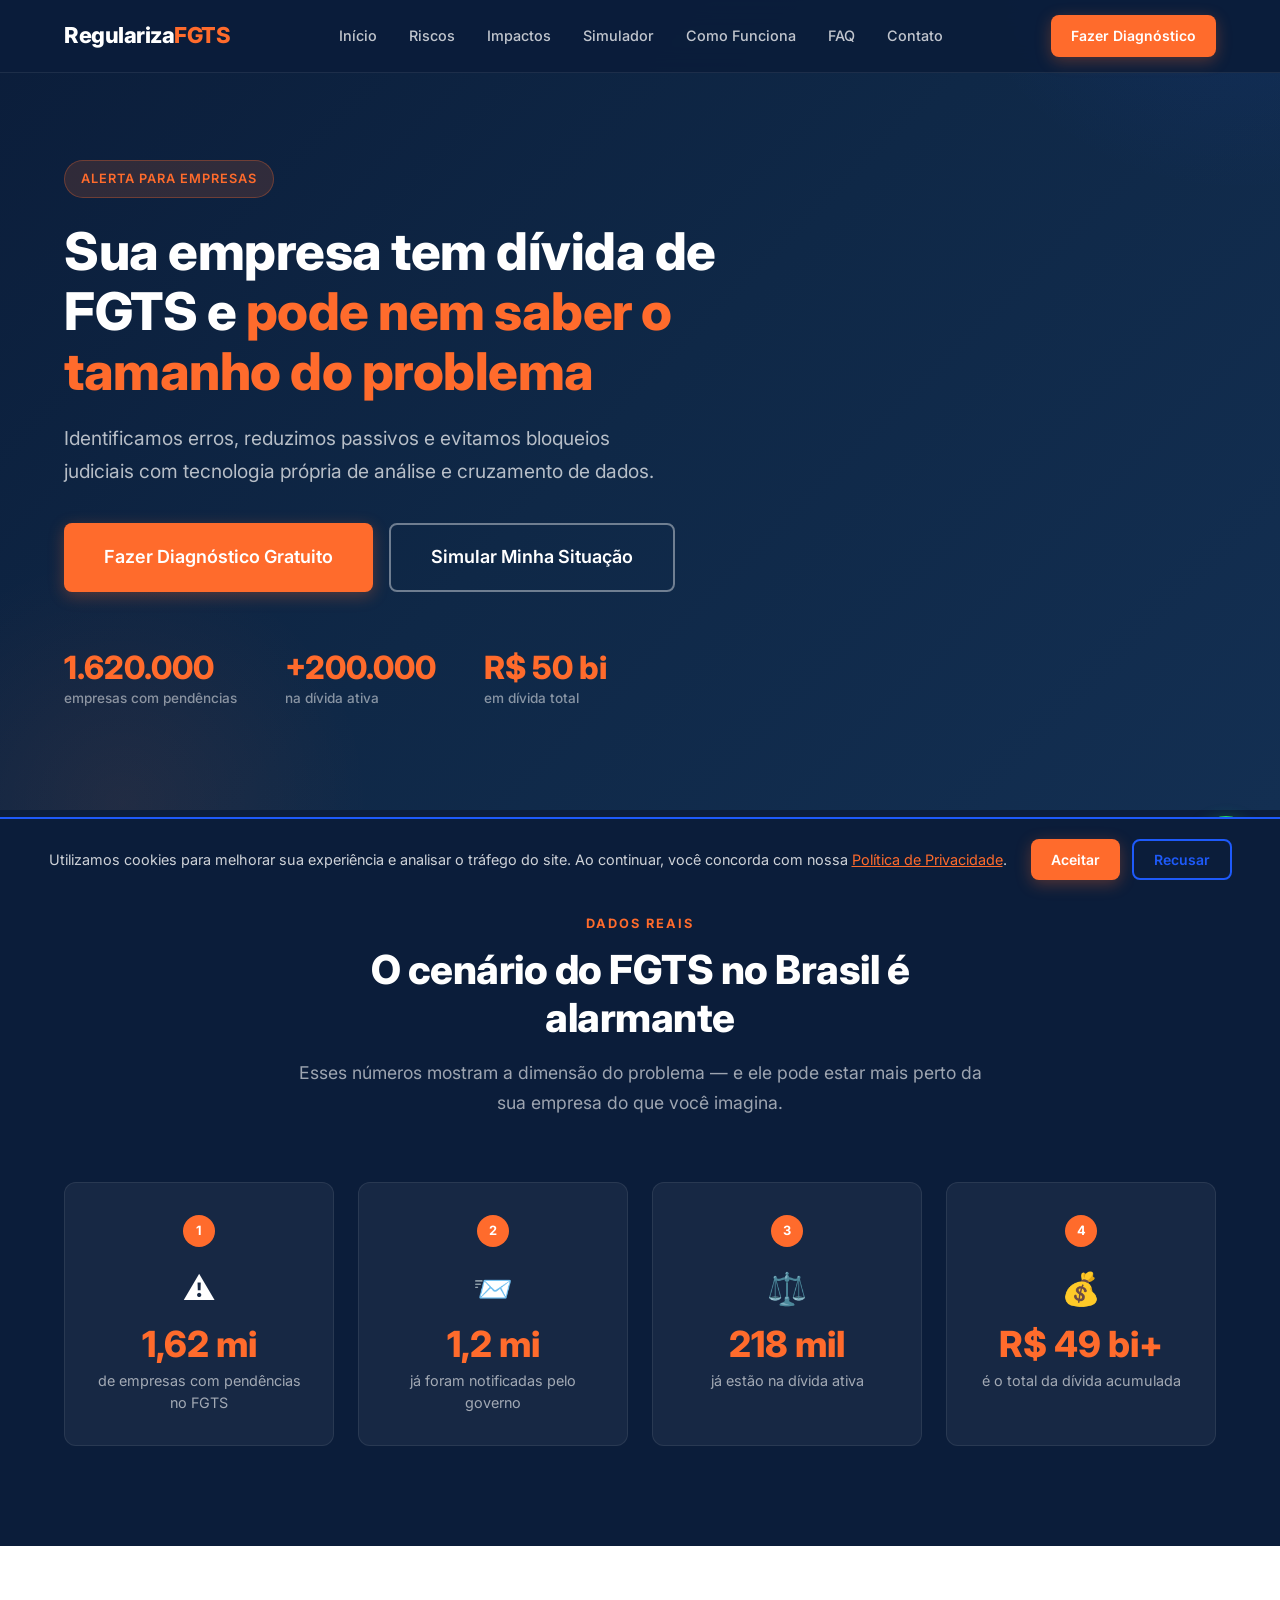
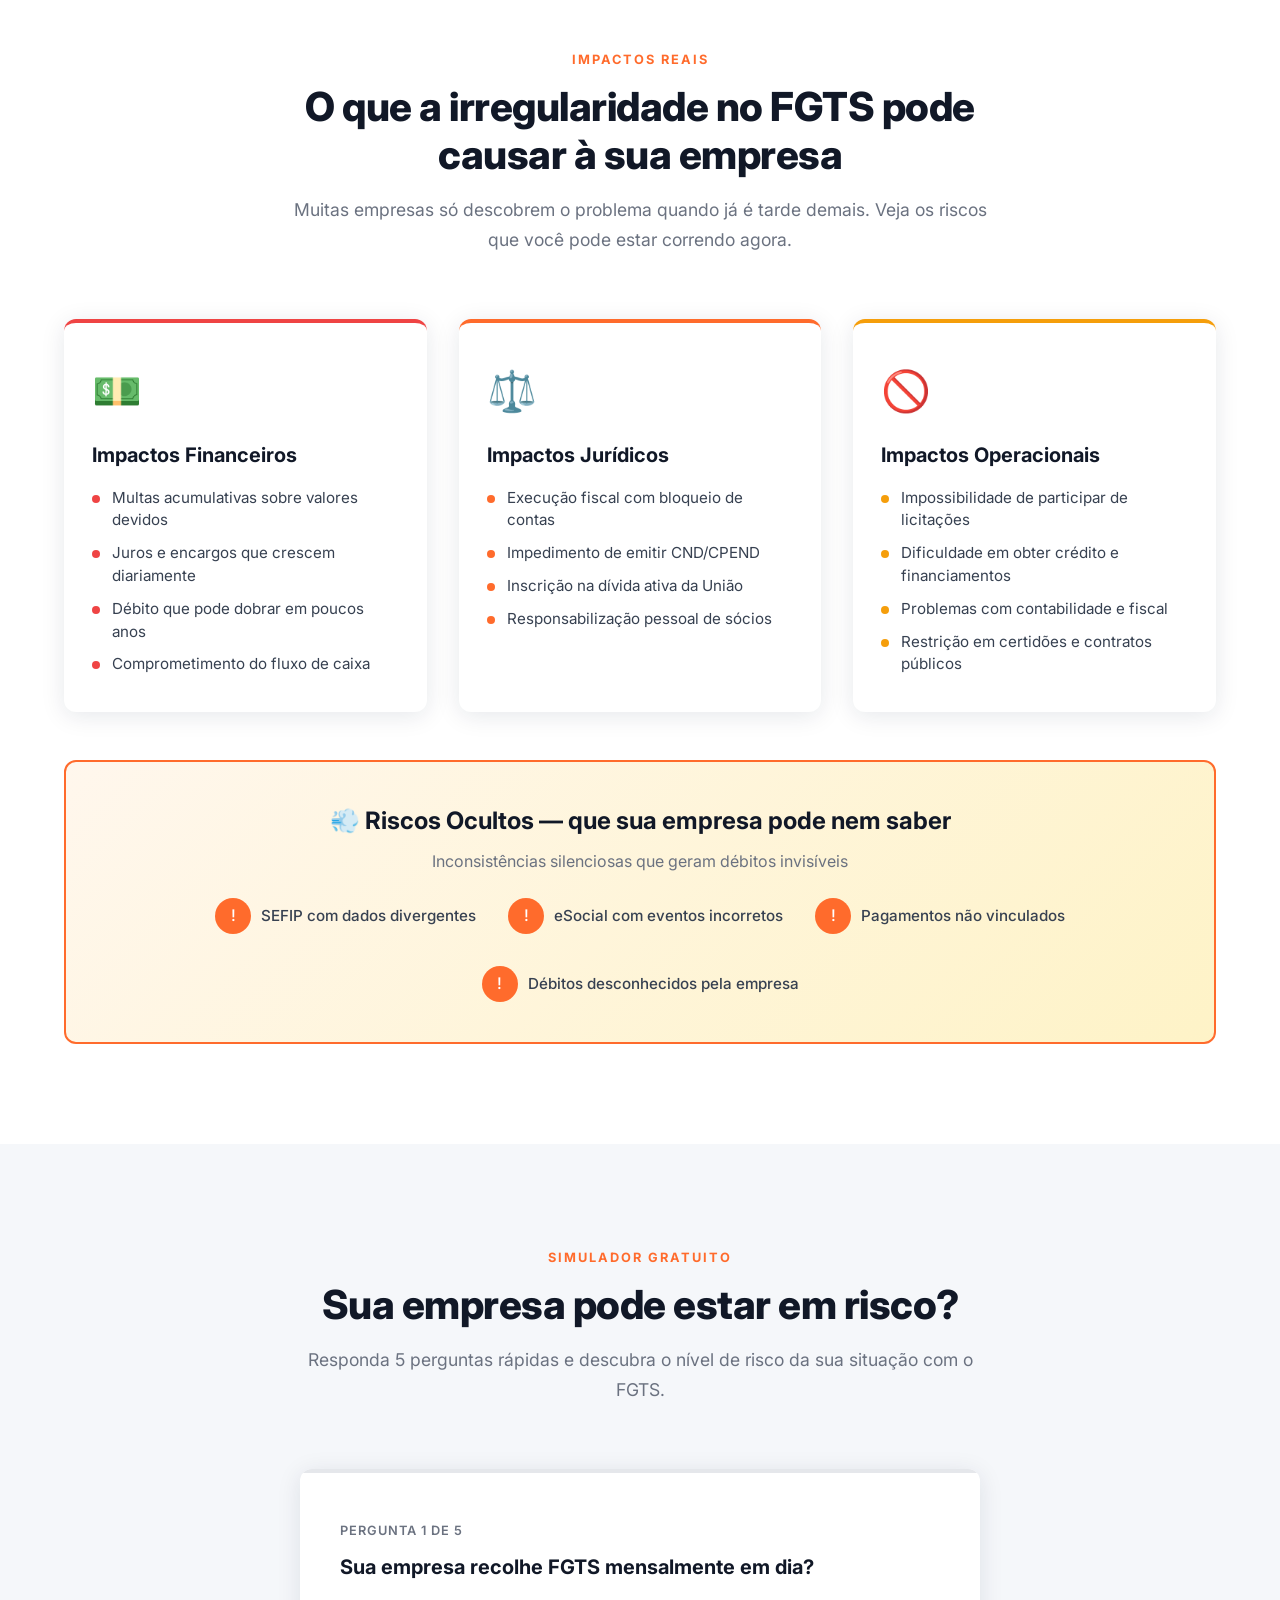
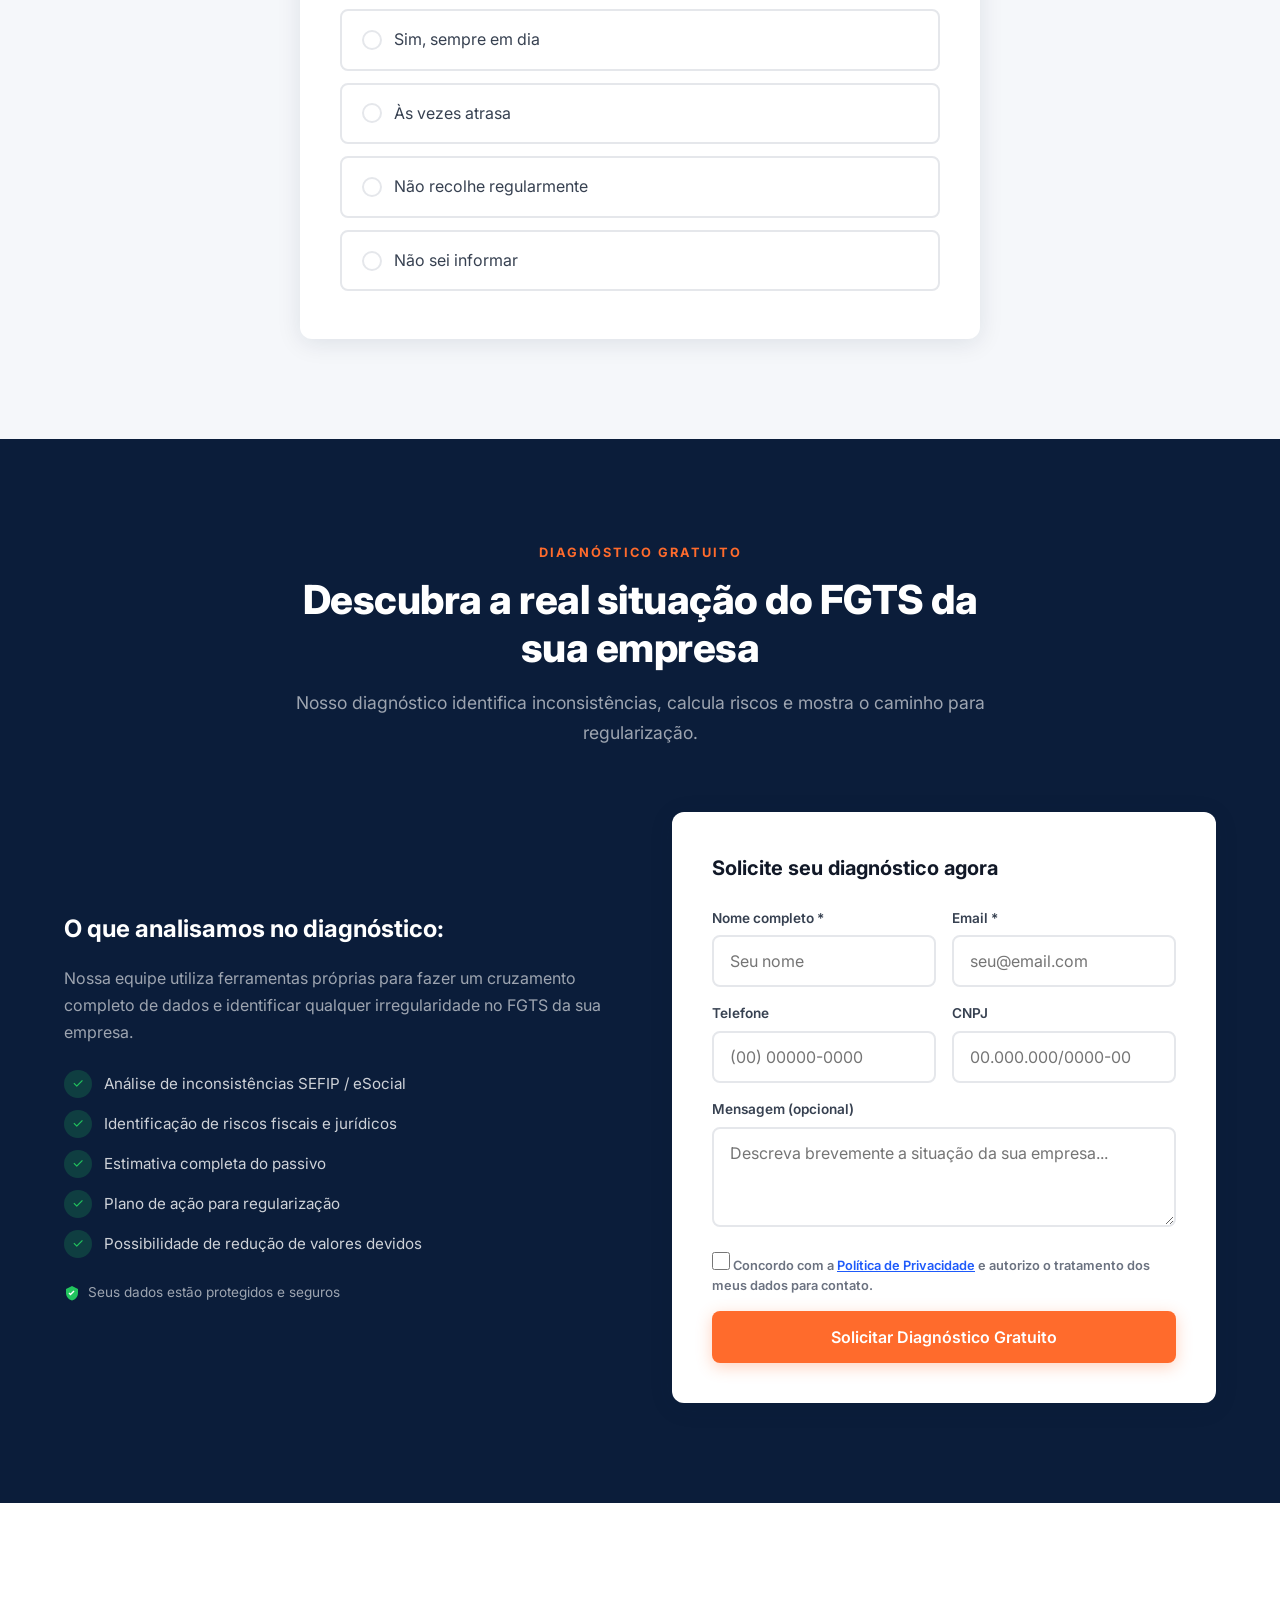
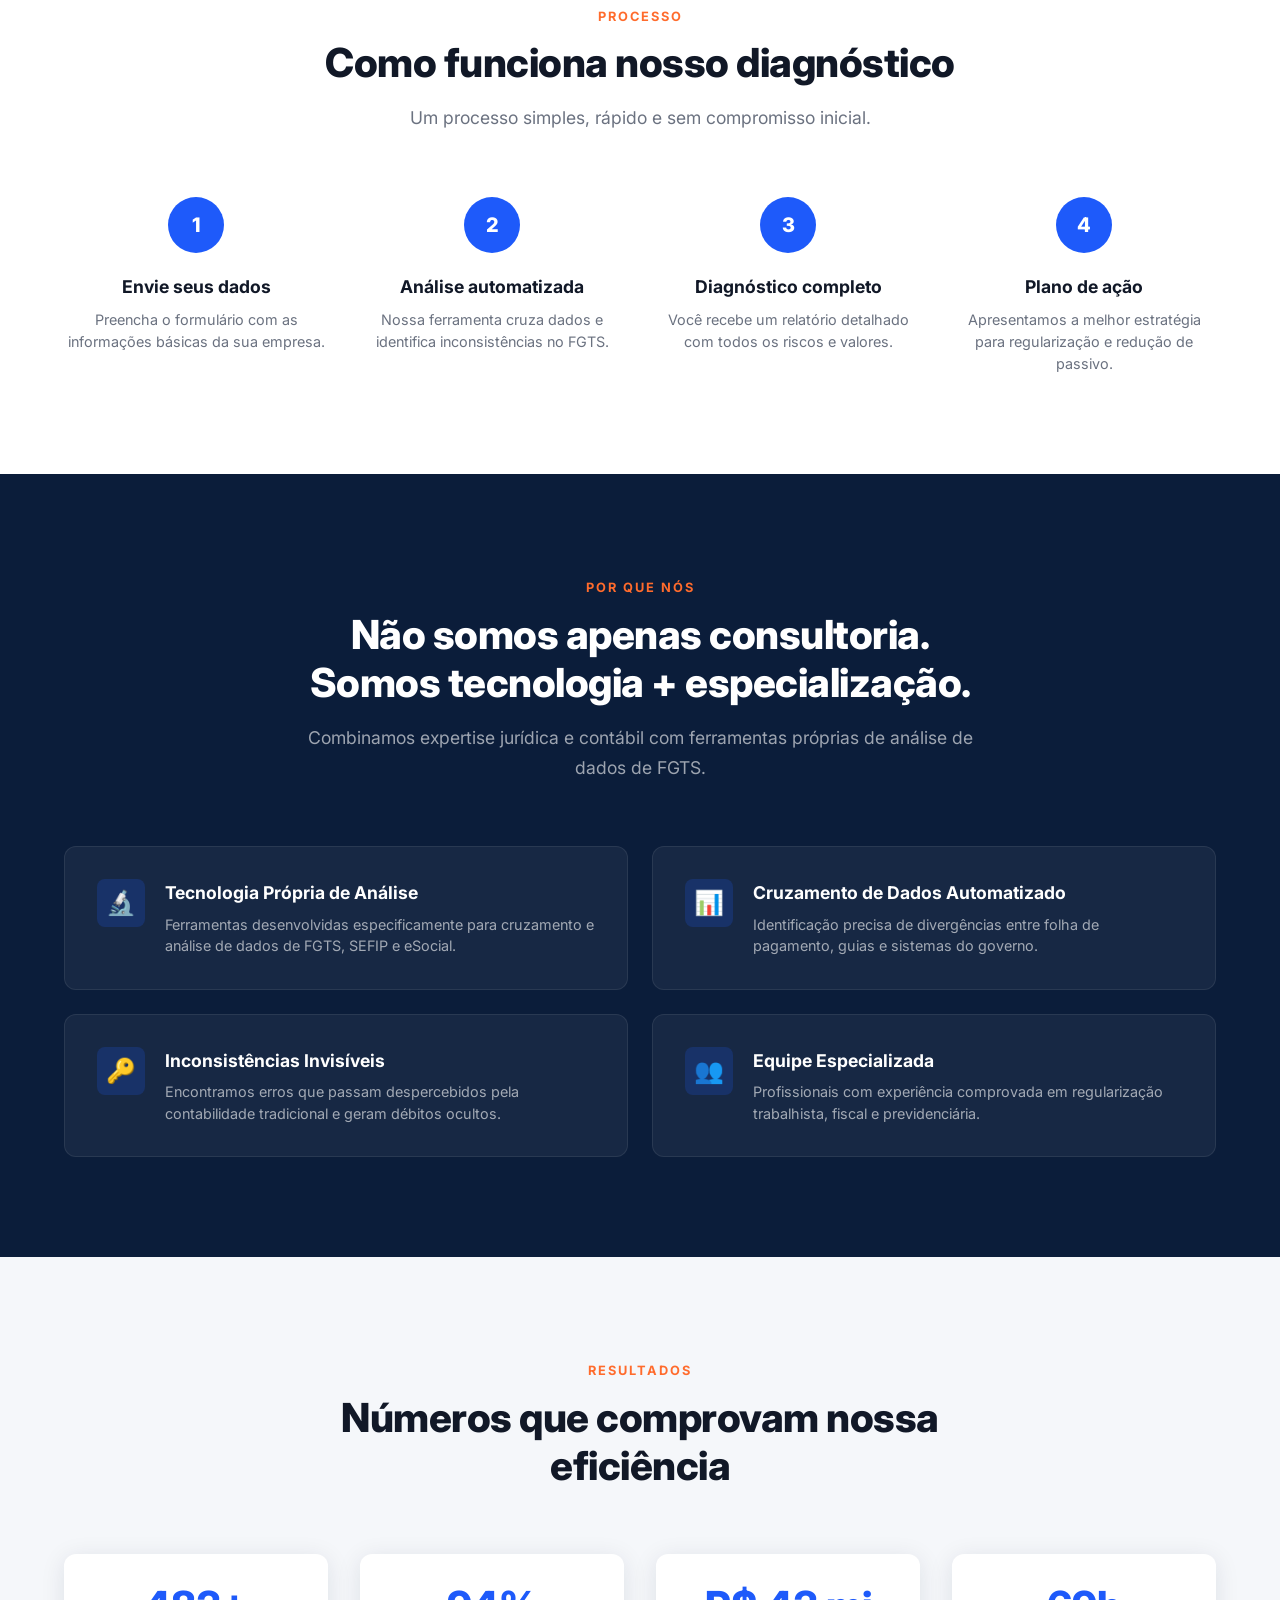
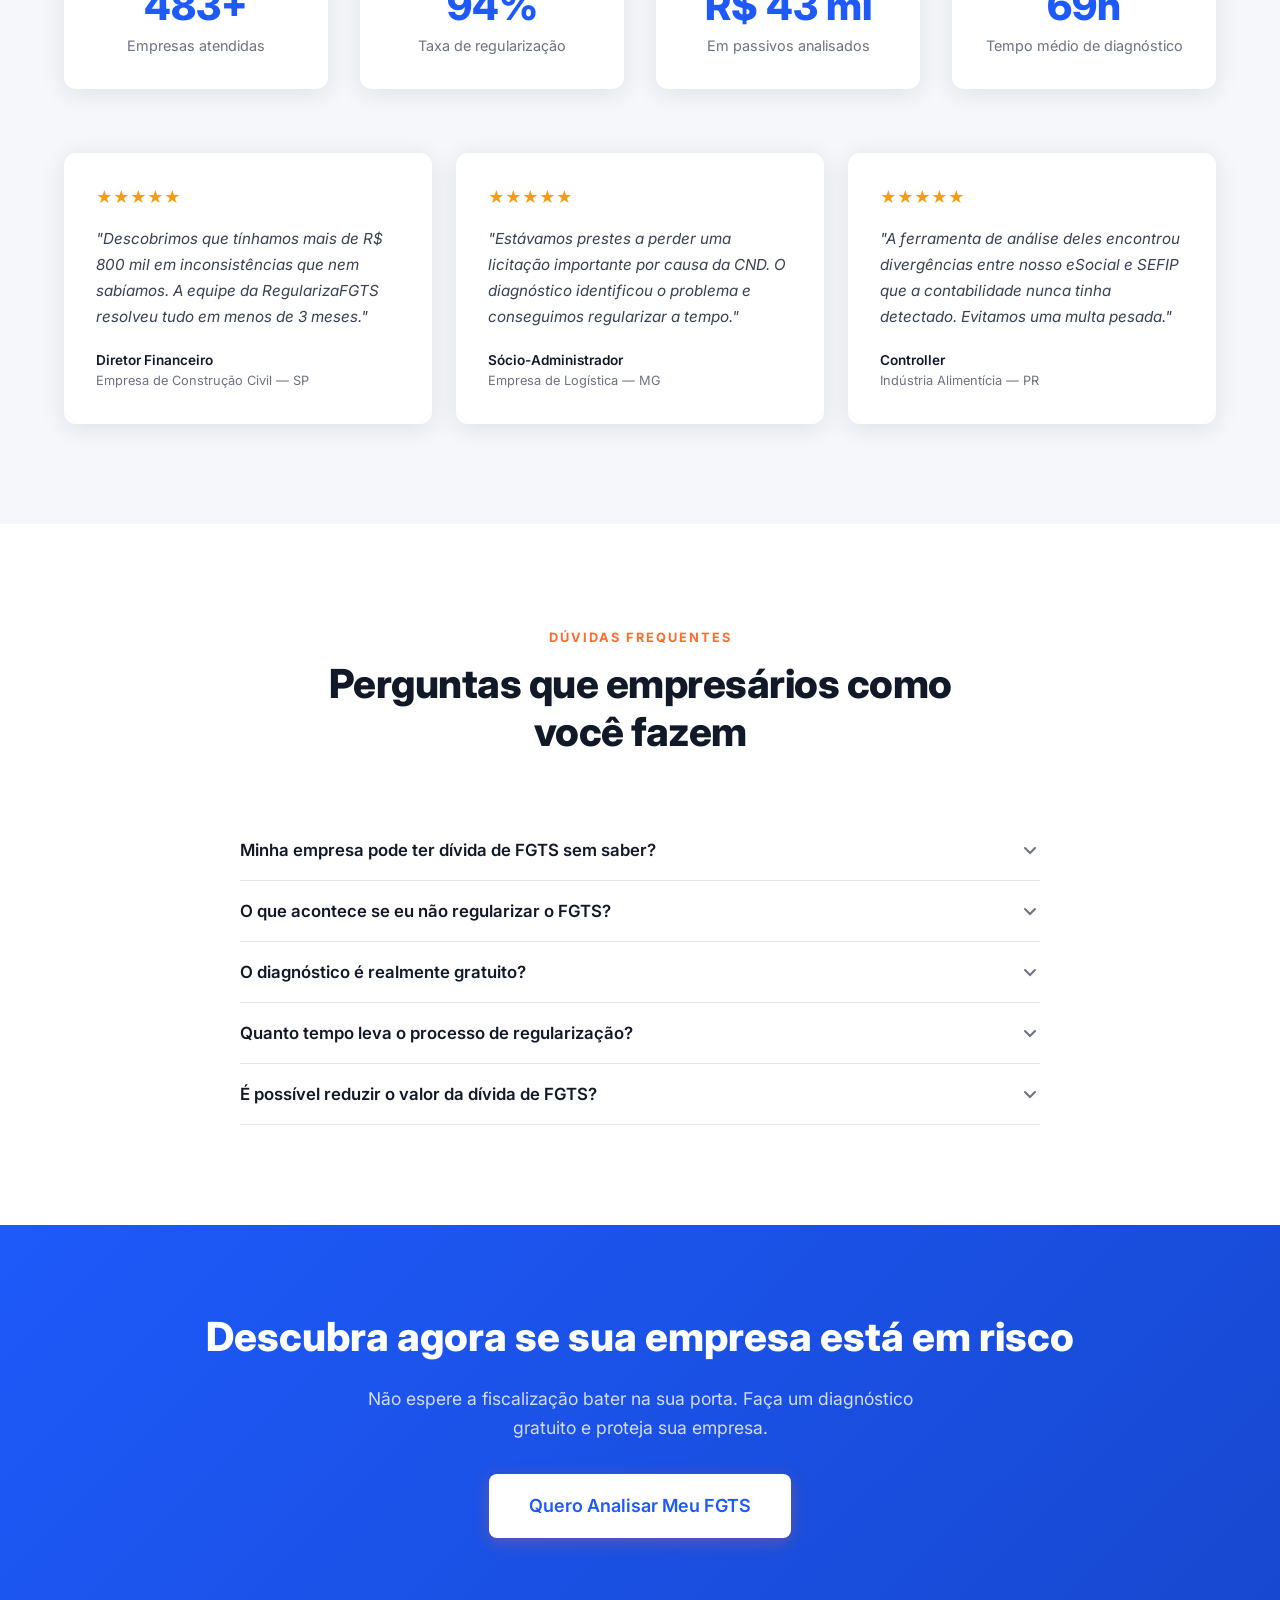
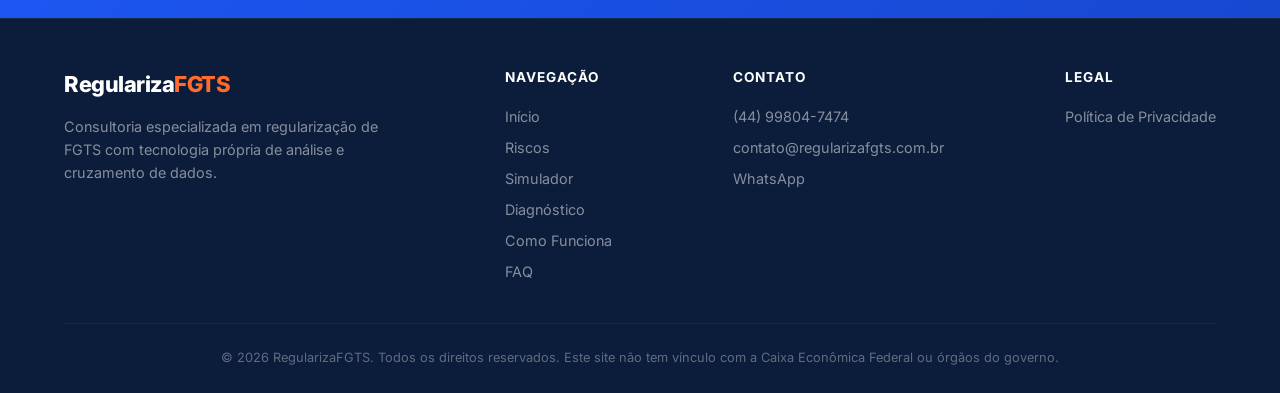
==== commit a23deeb9: "fix: atualizar WhatsApp para número real (44) 99804-7474 - Substituir todos os placeholders de telef" ====
--- a/index.html
+++ b/index.html
@@ -515,10 +515,9 @@
         </div>
         <div class="footer-links">
           <h4>Contato</h4>
-          <!-- TODO: Substituir pelos dados reais -->
-          <a href="tel:+5500000000000">(00) 00000-0000</a>
+          <a href="tel:+5544998047474">(44) 99804-7474</a>
           <a href="mailto:contato@regularizafgts.com.br">contato@regularizafgts.com.br</a>
-          <a href="https://wa.me/5500000000000" target="_blank" rel="noopener">WhatsApp</a>
+          <a href="https://wa.me/5544998047474" target="_blank" rel="noopener">WhatsApp</a>
         </div>
         <div class="footer-links">
           <h4>Legal</h4>
@@ -534,8 +533,7 @@
   <!-- ============================
        WhatsApp Floating Button
        ============================ -->
-  <!-- TODO: Substituir 5500000000000 pelo número real -->
-  <a href="https://wa.me/5500000000000?text=Olá! Gostaria de fazer um diagnóstico do FGTS da minha empresa." class="whatsapp-float" target="_blank" rel="noopener" aria-label="Falar pelo WhatsApp">
+  <a href="https://wa.me/5544998047474?text=Olá! Gostaria de fazer um diagnóstico do FGTS da minha empresa." class="whatsapp-float" target="_blank" rel="noopener" aria-label="Falar pelo WhatsApp">
     <svg viewBox="0 0 32 32" width="32" height="32" fill="white"><path d="M16.01 2.64C8.66 2.64 2.7 8.56 2.7 15.87c0 2.34.62 4.62 1.8 6.63L2.5 29.36l7.1-1.86a13.37 13.37 0 006.4 1.63h.01c7.35 0 13.31-5.92 13.31-13.23a13.14 13.14 0 00-3.9-9.36 13.26 13.26 0 00-9.41-3.9zm0 24.23c-2 0-3.95-.53-5.66-1.54l-.4-.24-4.2 1.1 1.12-4.1-.26-.42a10.97 10.97 0 01-1.7-5.8c0-6.07 4.97-11.01 11.1-11.01a11.02 11.02 0 0111.1 11.04c0 6.07-4.97 11.01-11.1 11.01v-.04zm6.08-8.24c-.33-.17-1.97-.97-2.28-1.08-.3-.11-.52-.17-.74.17-.22.33-.86 1.08-1.05 1.3-.19.22-.39.25-.72.08-.33-.17-1.4-.52-2.67-1.64-.99-.88-1.65-1.96-1.84-2.29-.19-.33-.02-.51.15-.68.15-.15.33-.39.5-.58.17-.2.22-.33.33-.55.11-.22.06-.42-.03-.58-.08-.17-.74-1.78-1.01-2.43-.27-.64-.54-.55-.74-.56h-.63c-.22 0-.58.08-.88.42-.3.33-1.16 1.13-1.16 2.76 0 1.63 1.19 3.2 1.35 3.42.17.22 2.34 3.56 5.66 5 .79.34 1.41.54 1.89.7.79.25 1.51.21 2.08.13.64-.1 1.97-.8 2.25-1.58.28-.78.28-1.44.19-1.58-.08-.14-.3-.22-.63-.39z"/></svg>
   </a>
 
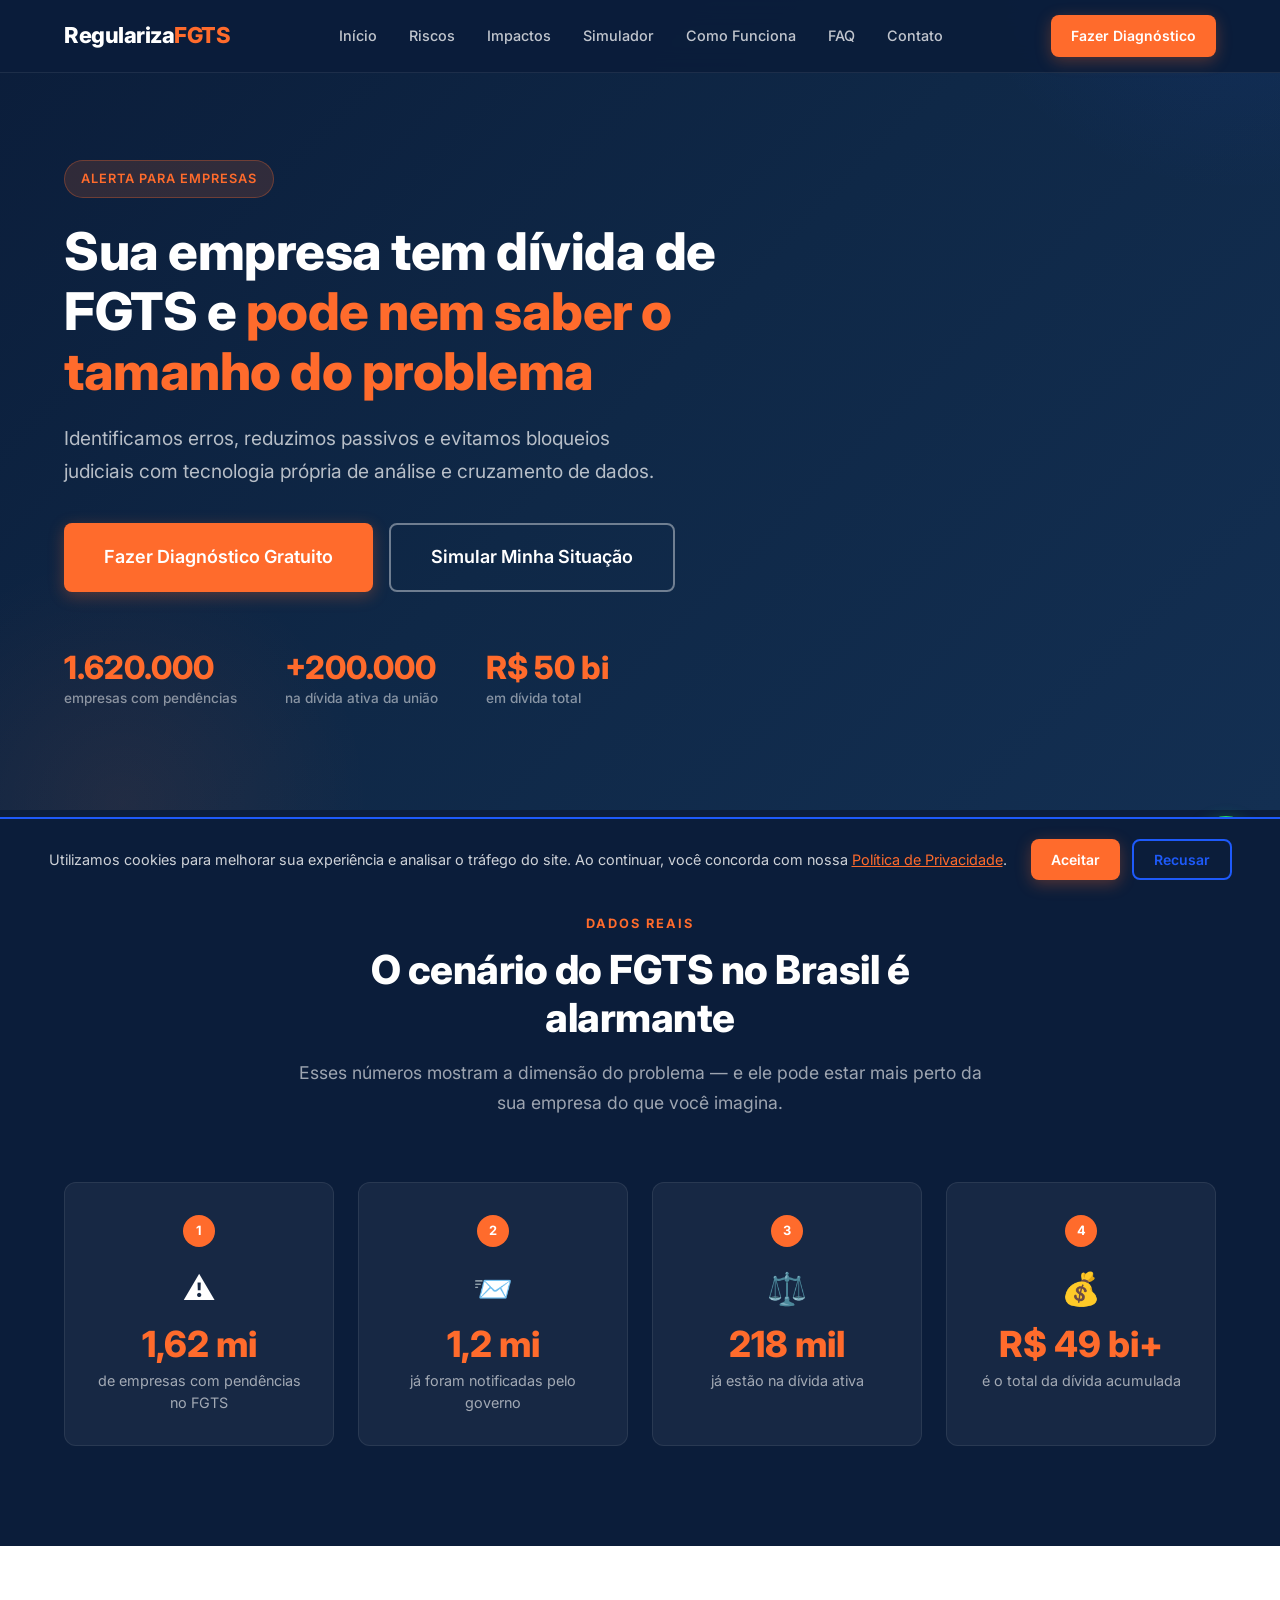
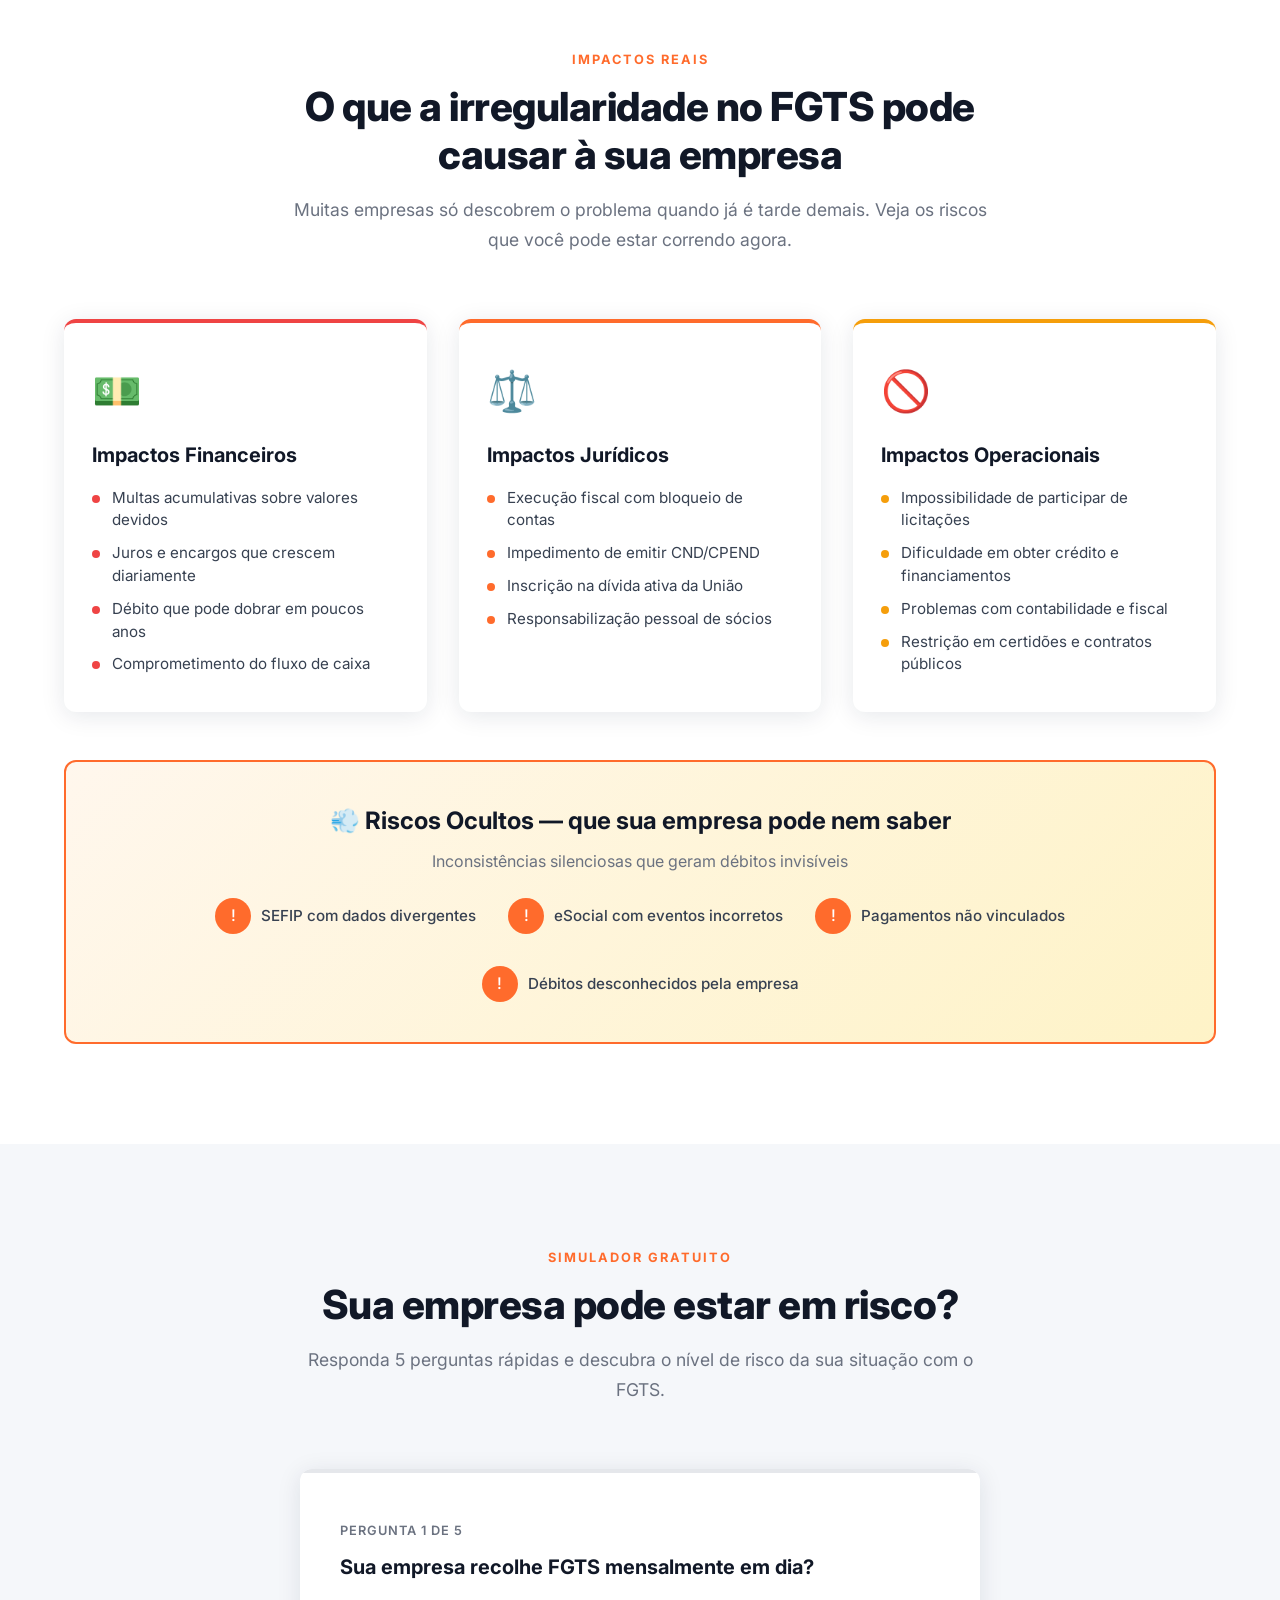
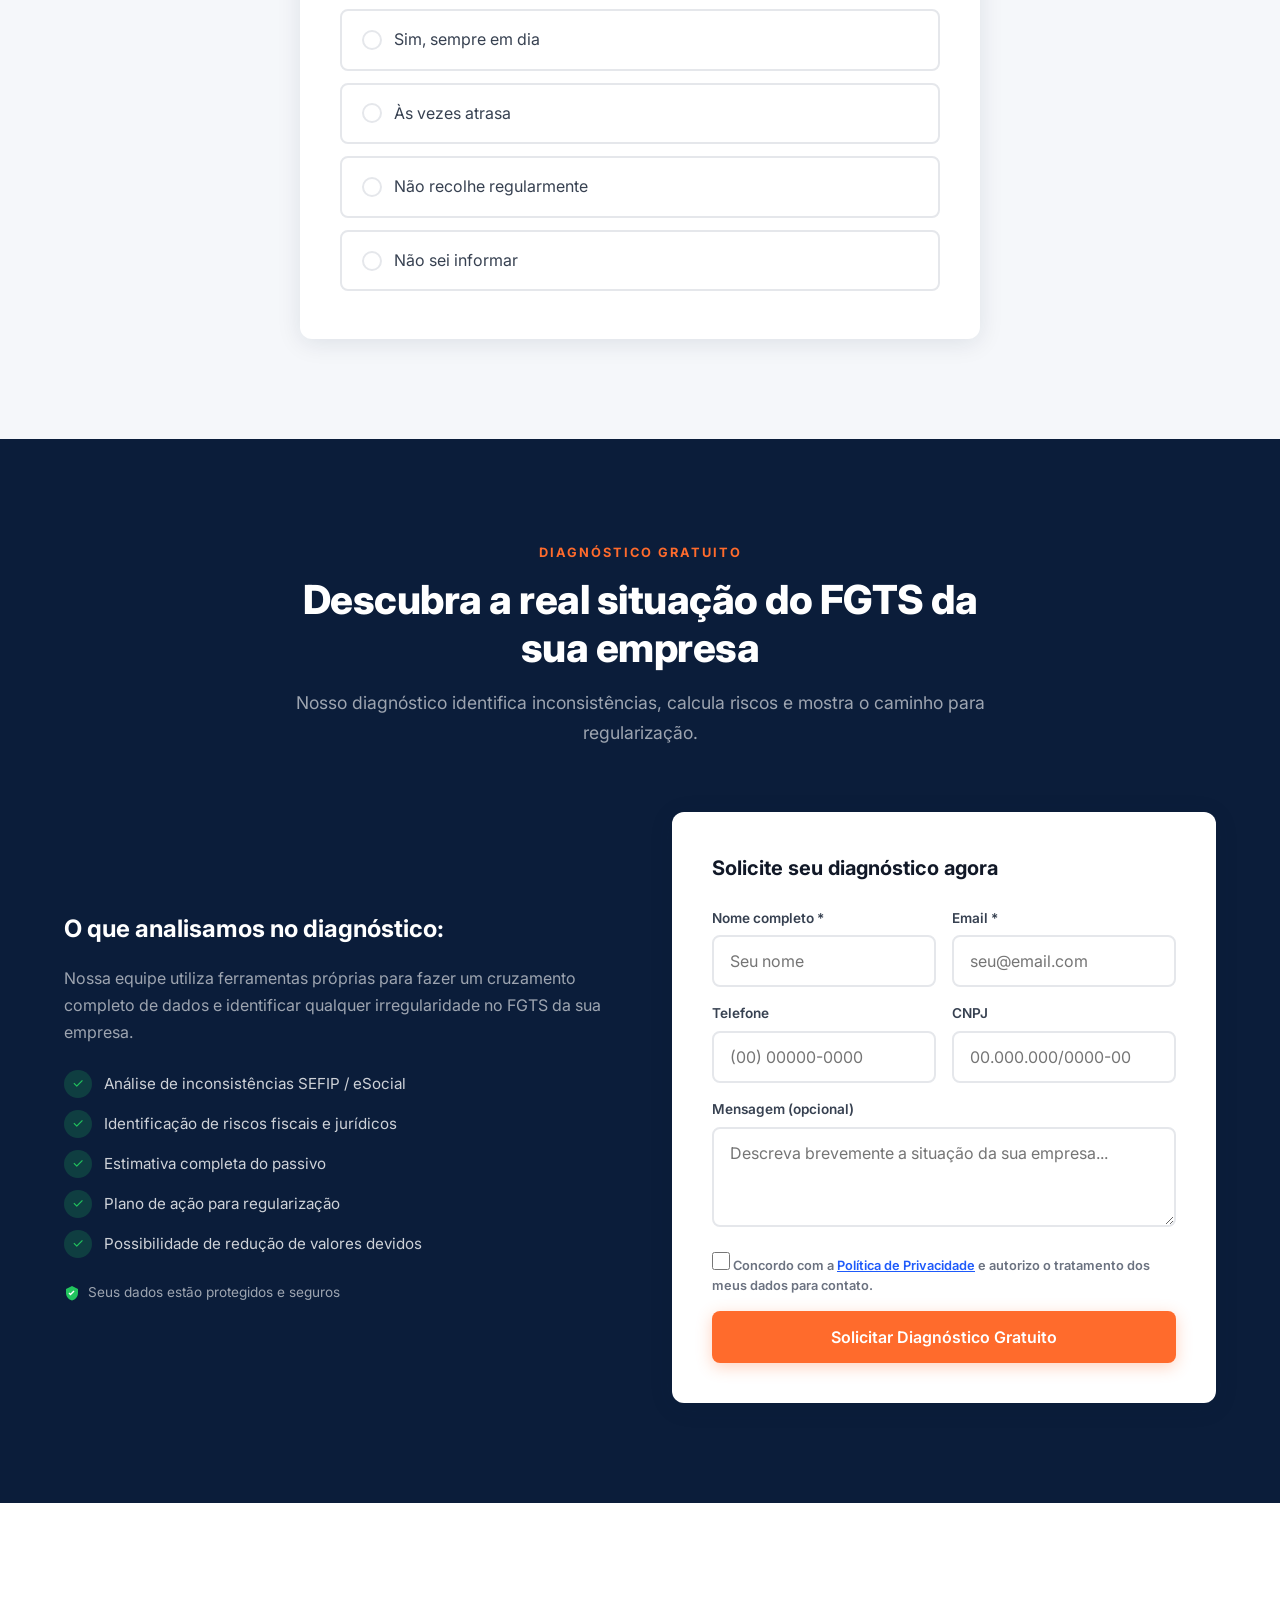
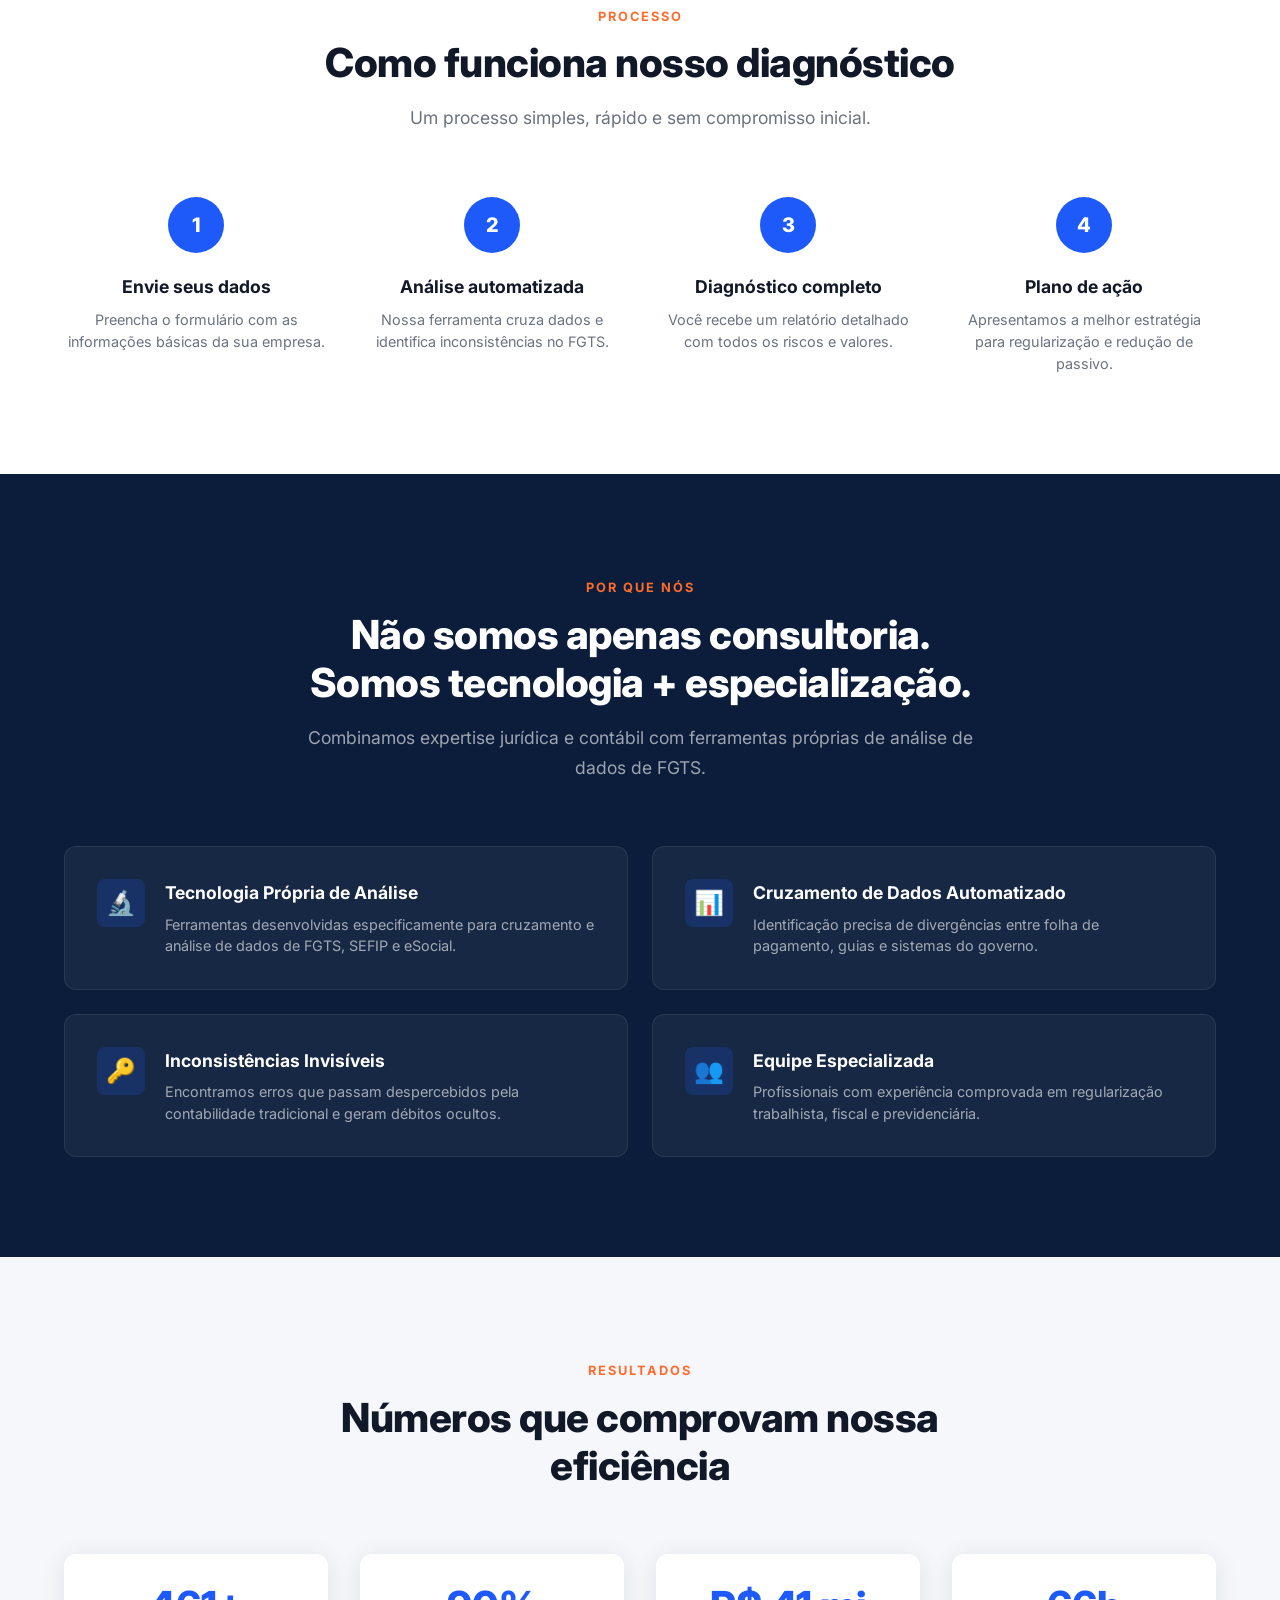
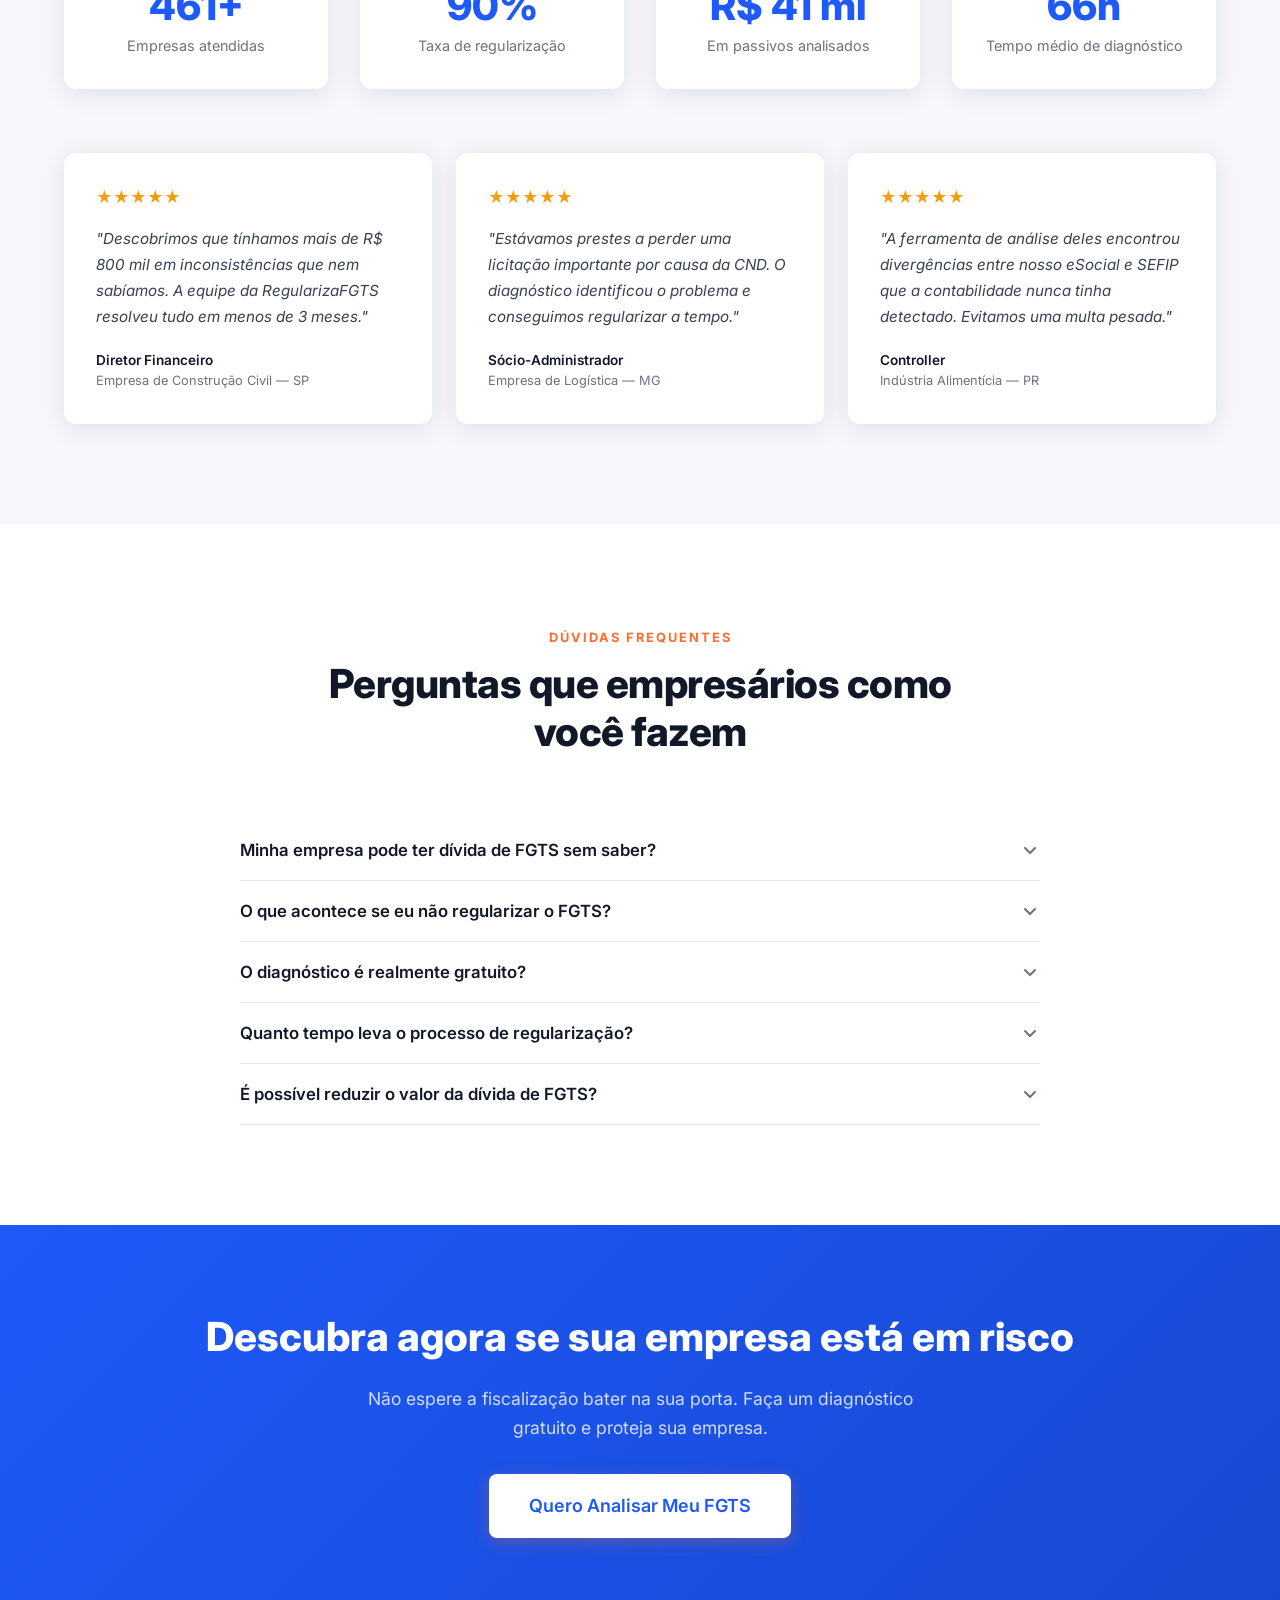
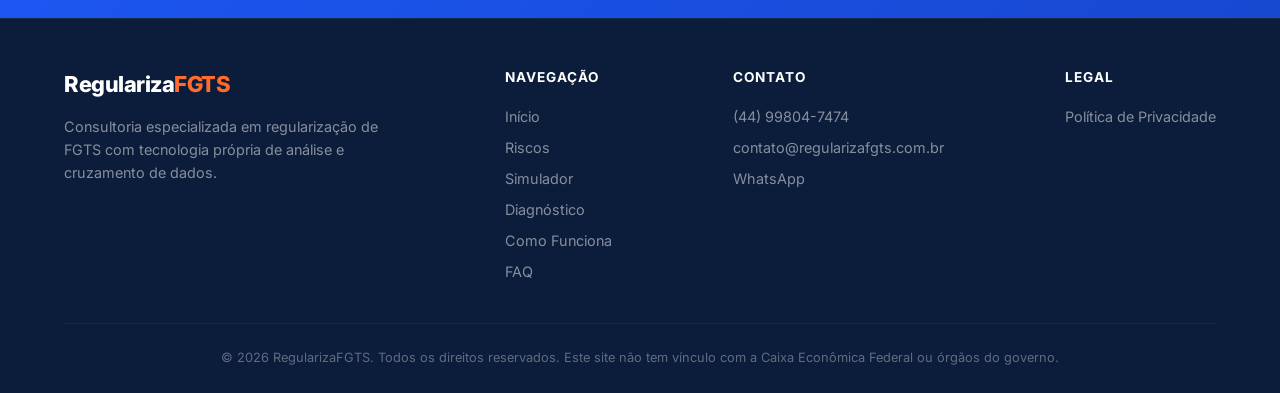
==== commit c4000980: "Update label for active debt description" ====
--- a/index.html
+++ b/index.html
@@ -153,7 +153,7 @@
           </div>
           <div class="hero-stat">
             <div class="number" data-counter="200000" data-prefix="+" aria-label="Mais de 200.000 na dívida ativa">0</div>
-            <div class="label">na dívida ativa</div>
+            <div class="label">na dívida ativa da união</div>
           </div>
           <div class="hero-stat">
             <div class="number" data-counter="50" data-prefix="R$ " data-suffix=" bi" aria-label="R$ 50 bilhões em dívida total">0</div>
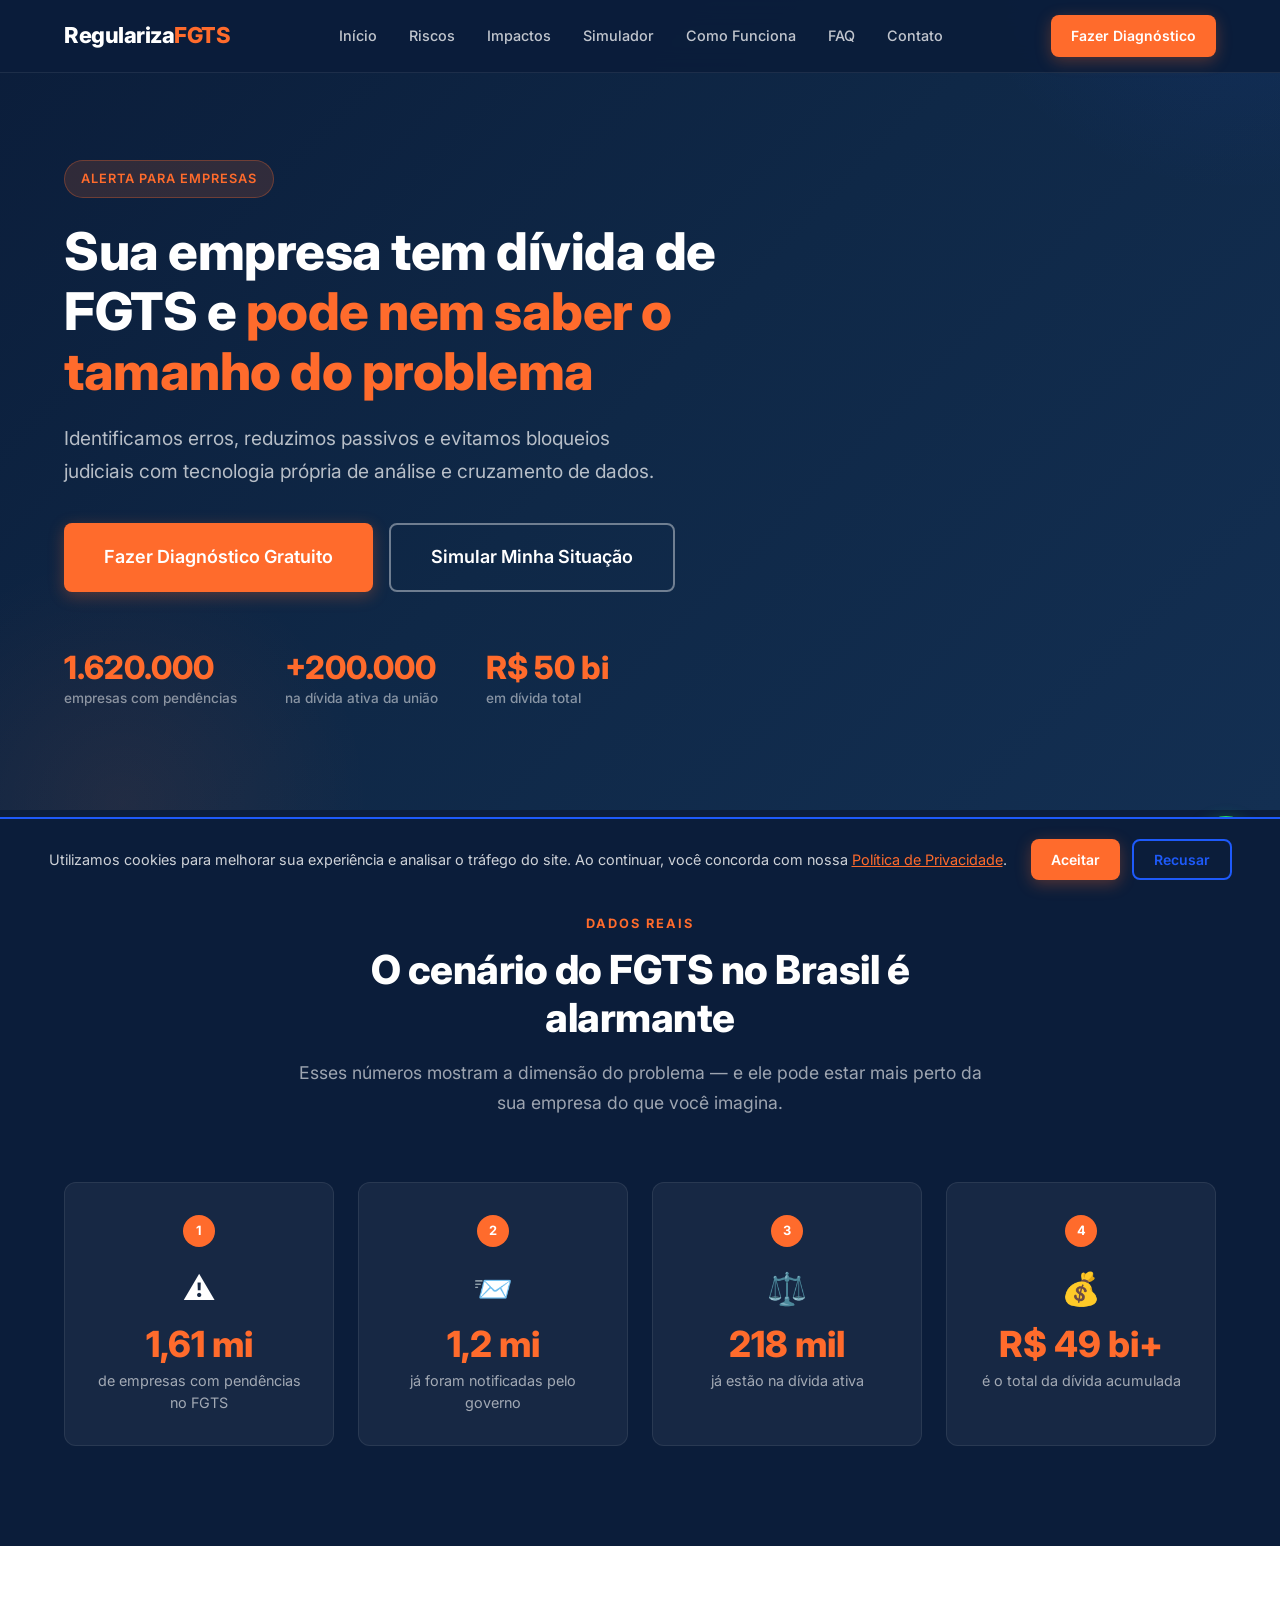
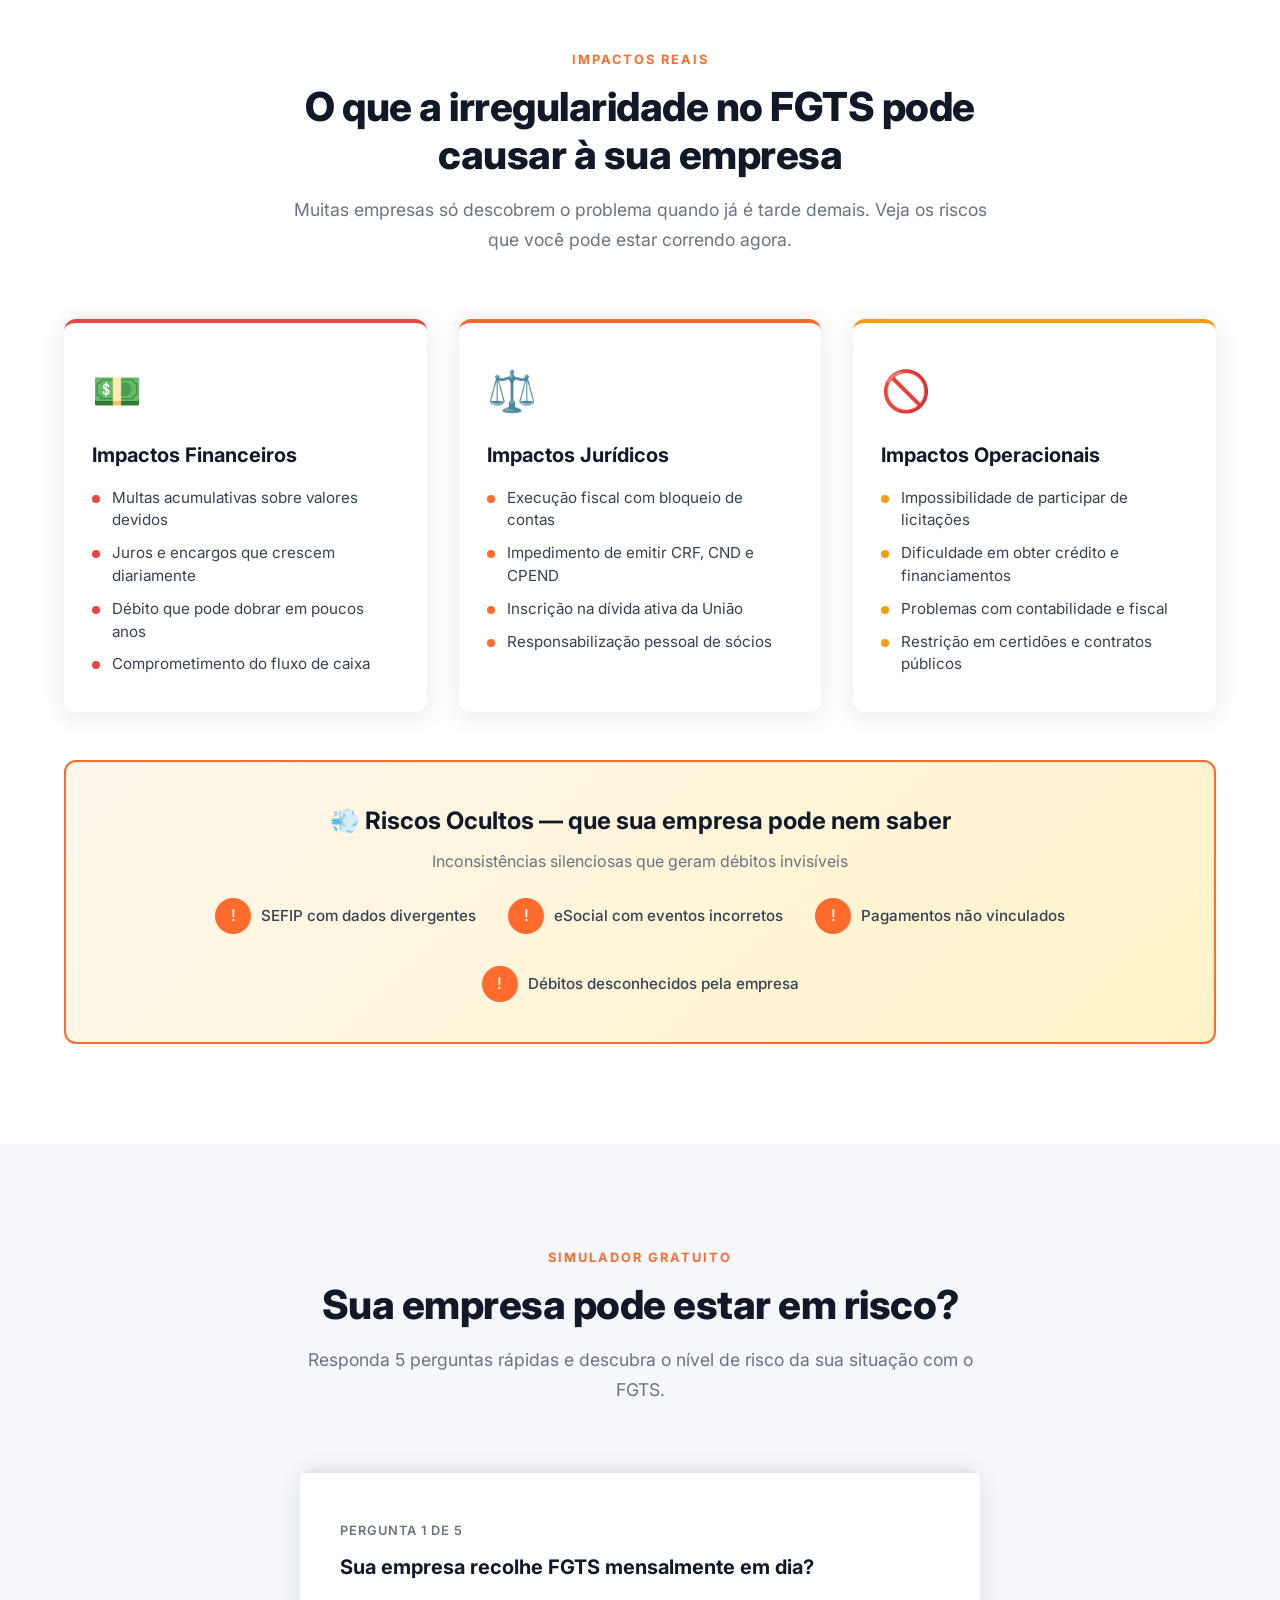
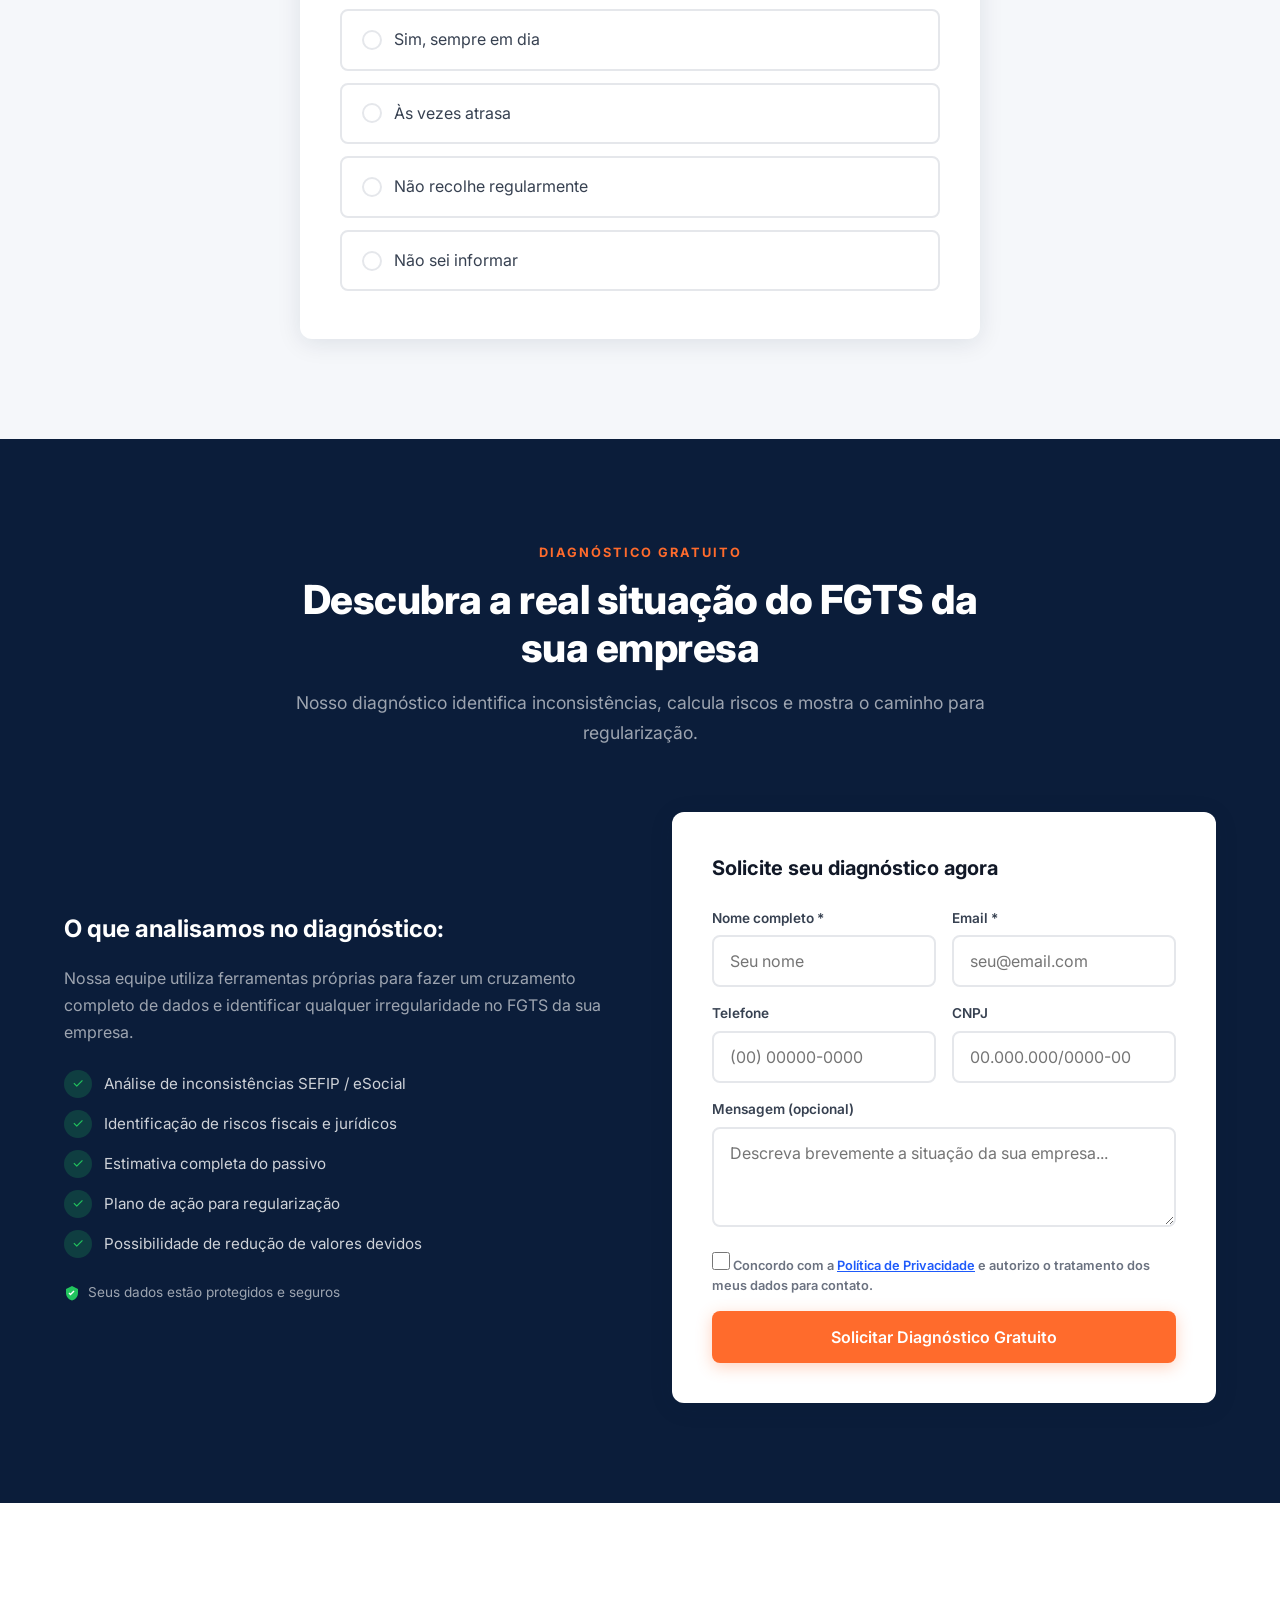
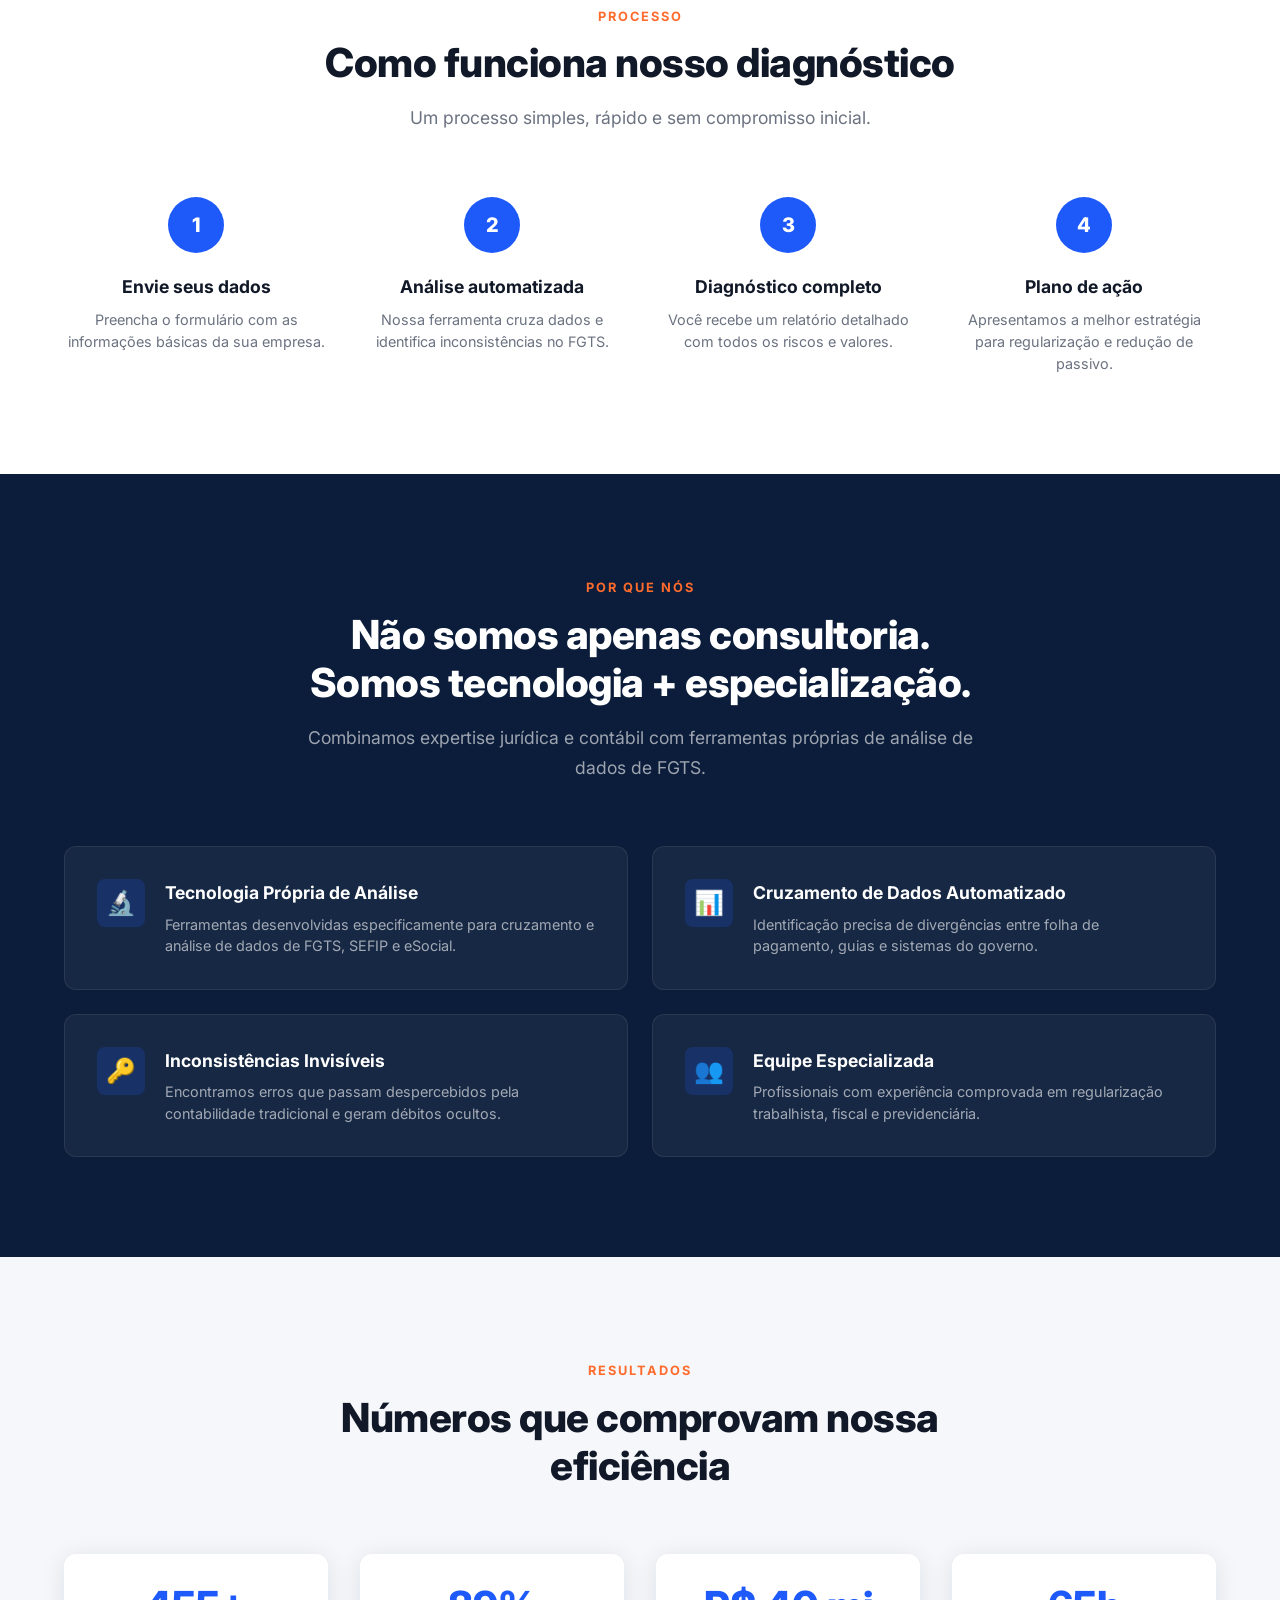
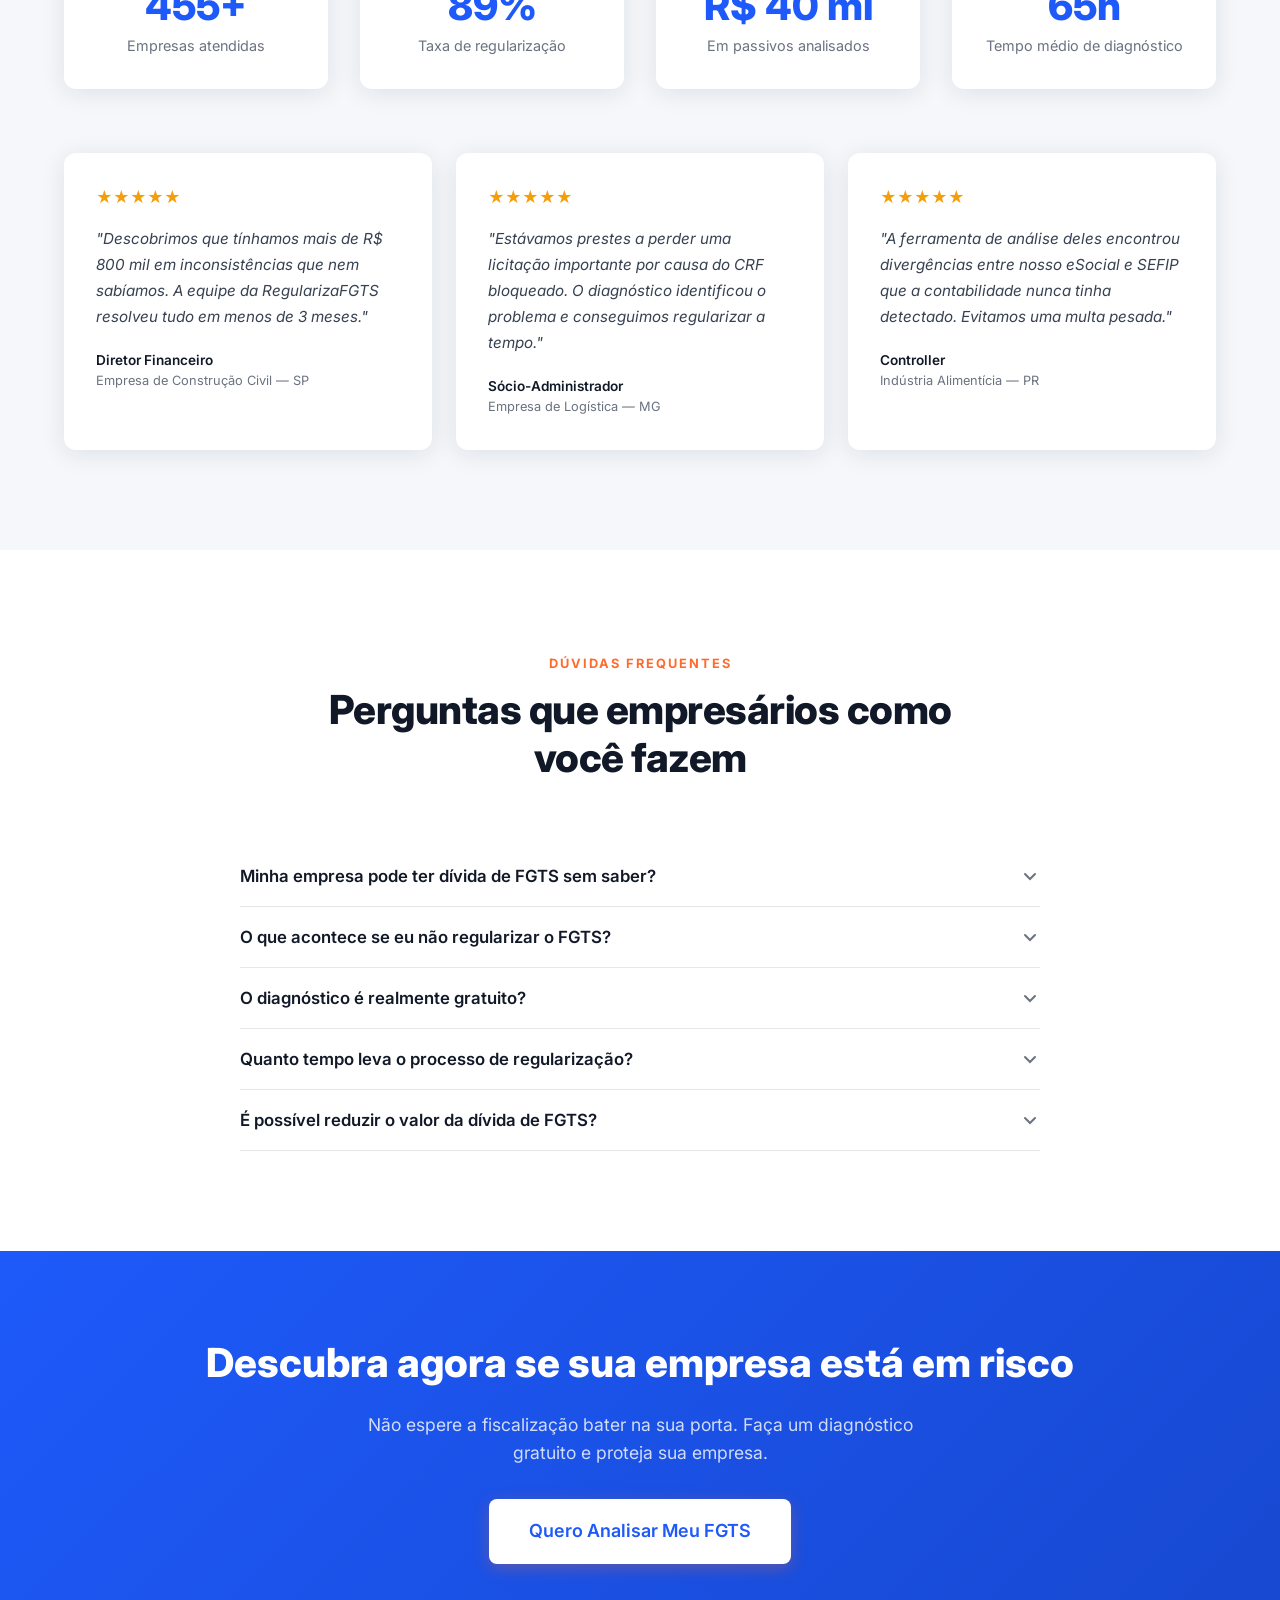
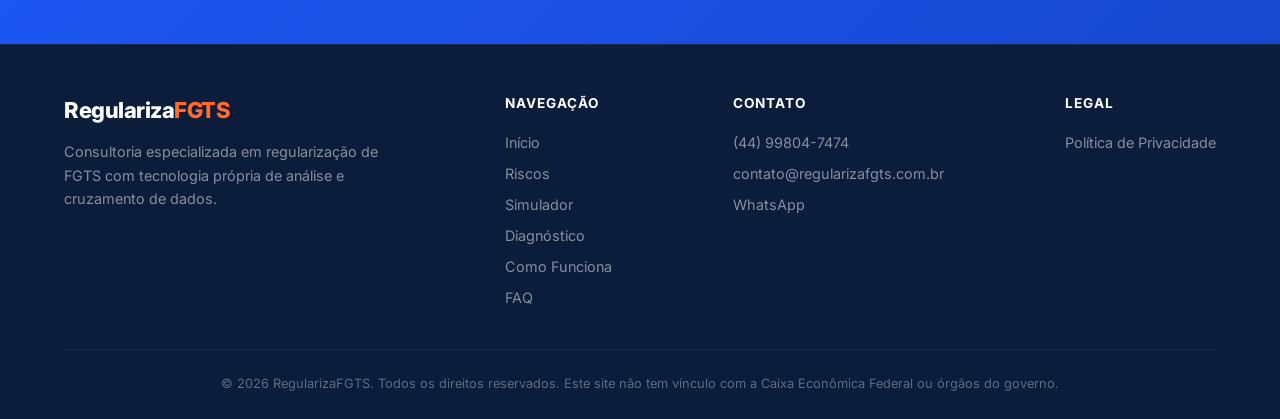
==== commit 60ecea4b: "feat: playbook comercial + ajustes CRF em todo o site - Criar playbook de abordagem comercial (9 pág" ====
--- a/index.html
+++ b/index.html
@@ -66,7 +66,7 @@
       {
         "@type": "Question",
         "name": "O que acontece se eu não regularizar o FGTS?",
-        "acceptedAnswer": { "@type": "Answer", "text": "A empresa pode sofrer execução fiscal, bloqueio de contas bancárias, inscrição na dívida ativa, impedimento de emitir CND, impossibilidade de participar de licitações e responsabilização pessoal de sócios." }
+        "acceptedAnswer": { "@type": "Answer", "text": "A empresa pode sofrer execução fiscal, bloqueio de contas bancárias, inscrição na dívida ativa, impedimento de emitir CRF e CND, impossibilidade de participar de licitações e responsabilização pessoal de sócios." }
       },
       {
         "@type": "Question",
@@ -231,7 +231,7 @@
           <h3>Impactos Jurídicos</h3>
           <ul>
             <li>Execução fiscal com bloqueio de contas</li>
-            <li>Impedimento de emitir CND/CPEND</li>
+            <li>Impedimento de emitir CRF, CND e CPEND</li>
             <li>Inscrição na dívida ativa da União</li>
             <li>Responsabilização pessoal de sócios</li>
           </ul>
@@ -426,7 +426,7 @@
         </div>
         <div class="depoimento-card fade-in fade-in-delay-2">
           <div class="depoimento-stars" aria-label="5 estrelas">&#9733;&#9733;&#9733;&#9733;&#9733;</div>
-          <p class="depoimento-text">"Estávamos prestes a perder uma licitação importante por causa da CND. O diagnóstico identificou o problema e conseguimos regularizar a tempo."</p>
+          <p class="depoimento-text">"Estávamos prestes a perder uma licitação importante por causa do CRF bloqueado. O diagnóstico identificou o problema e conseguimos regularizar a tempo."</p>
           <div class="depoimento-author">Sócio-Administrador</div>
           <div class="depoimento-role">Empresa de Logística — MG</div>
         </div>
@@ -456,7 +456,7 @@
         </div>
         <div class="faq-item">
           <button class="faq-question" aria-expanded="false"><span>O que acontece se eu não regularizar o FGTS?</span><svg class="faq-chevron" width="20" height="20" viewBox="0 0 20 20" fill="none" aria-hidden="true"><path d="M5 8l5 5 5-5" stroke="currentColor" stroke-width="2" stroke-linecap="round"/></svg></button>
-          <div class="faq-answer"><p>A empresa pode sofrer execução fiscal, bloqueio de contas bancárias, inscrição na dívida ativa, impedimento de emitir CND, impossibilidade de participar de licitações e responsabilização pessoal de sócios.</p></div>
+          <div class="faq-answer"><p>A empresa pode sofrer execução fiscal, bloqueio de contas bancárias, inscrição na dívida ativa, impedimento de emitir CRF e CND, impossibilidade de participar de licitações e responsabilização pessoal de sócios.</p></div>
         </div>
         <div class="faq-item">
           <button class="faq-question" aria-expanded="false"><span>O diagnóstico é realmente gratuito?</span><svg class="faq-chevron" width="20" height="20" viewBox="0 0 20 20" fill="none" aria-hidden="true"><path d="M5 8l5 5 5-5" stroke="currentColor" stroke-width="2" stroke-linecap="round"/></svg></button>
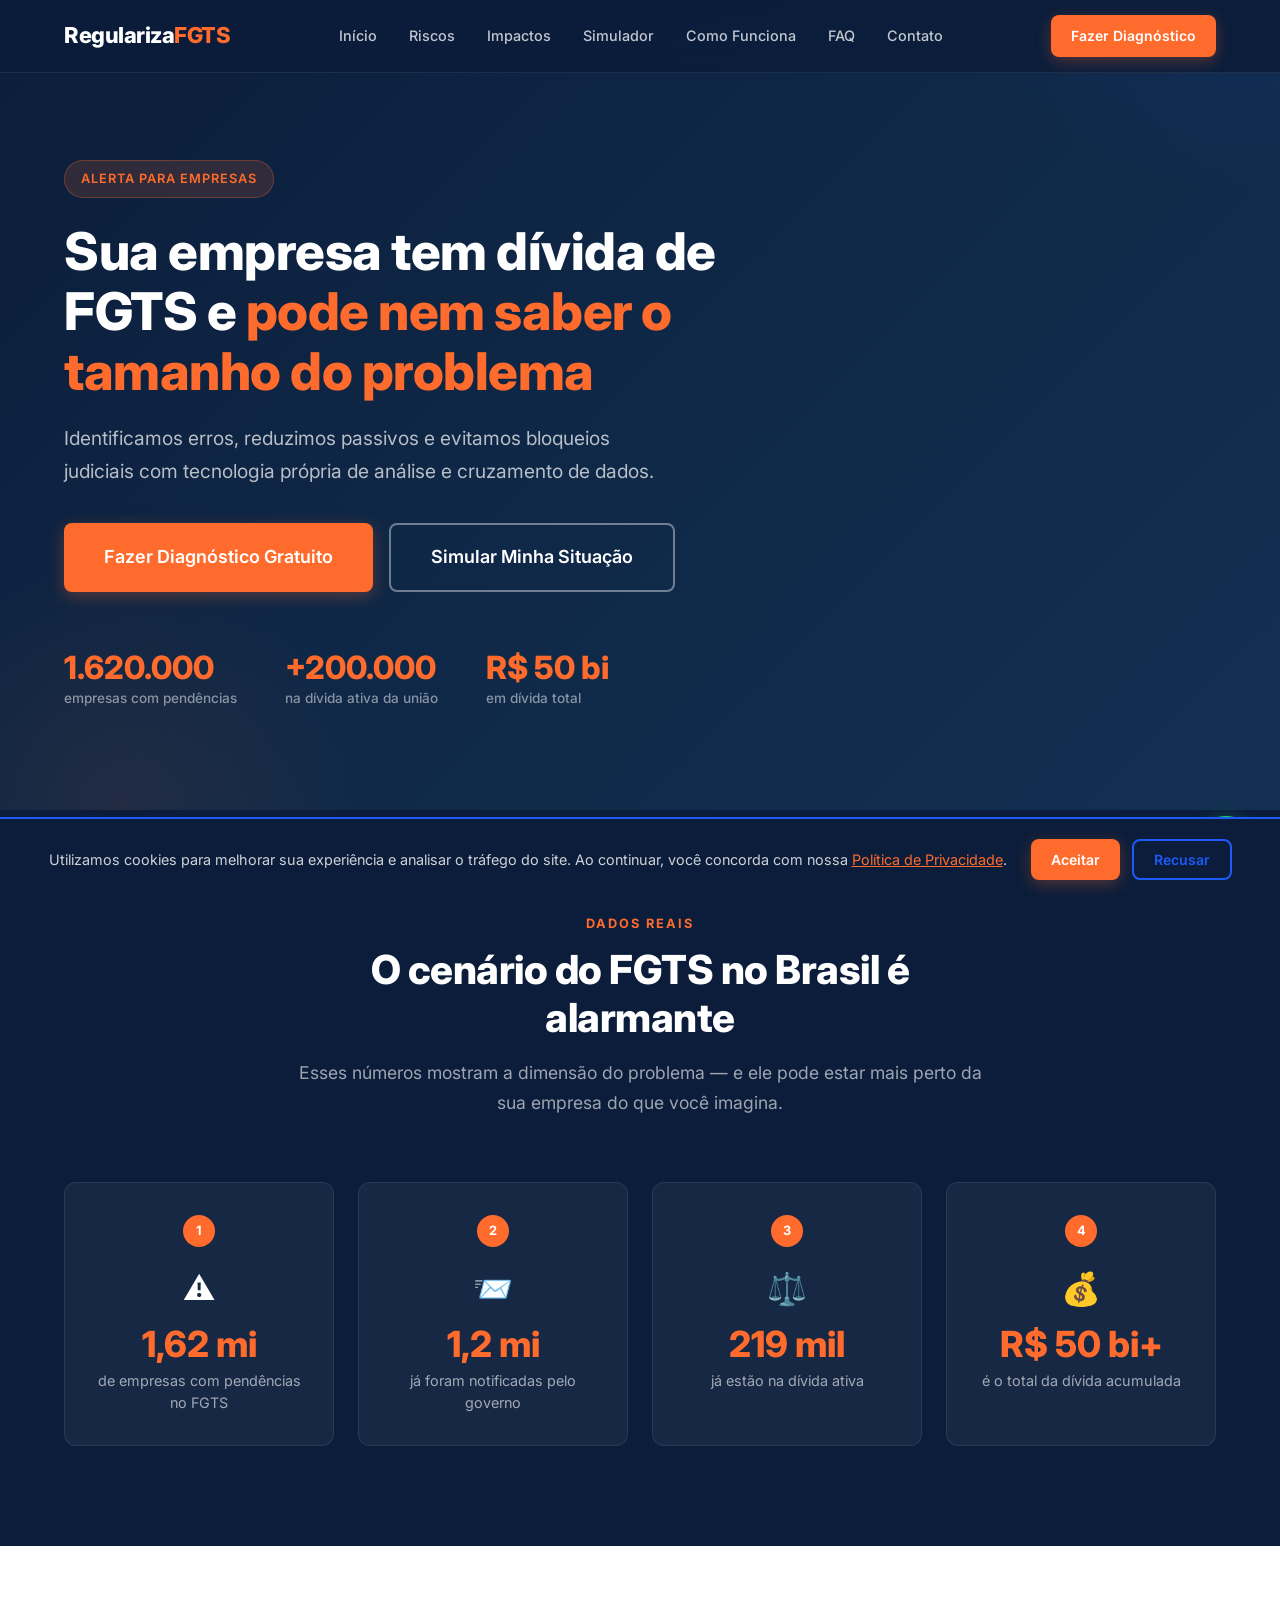
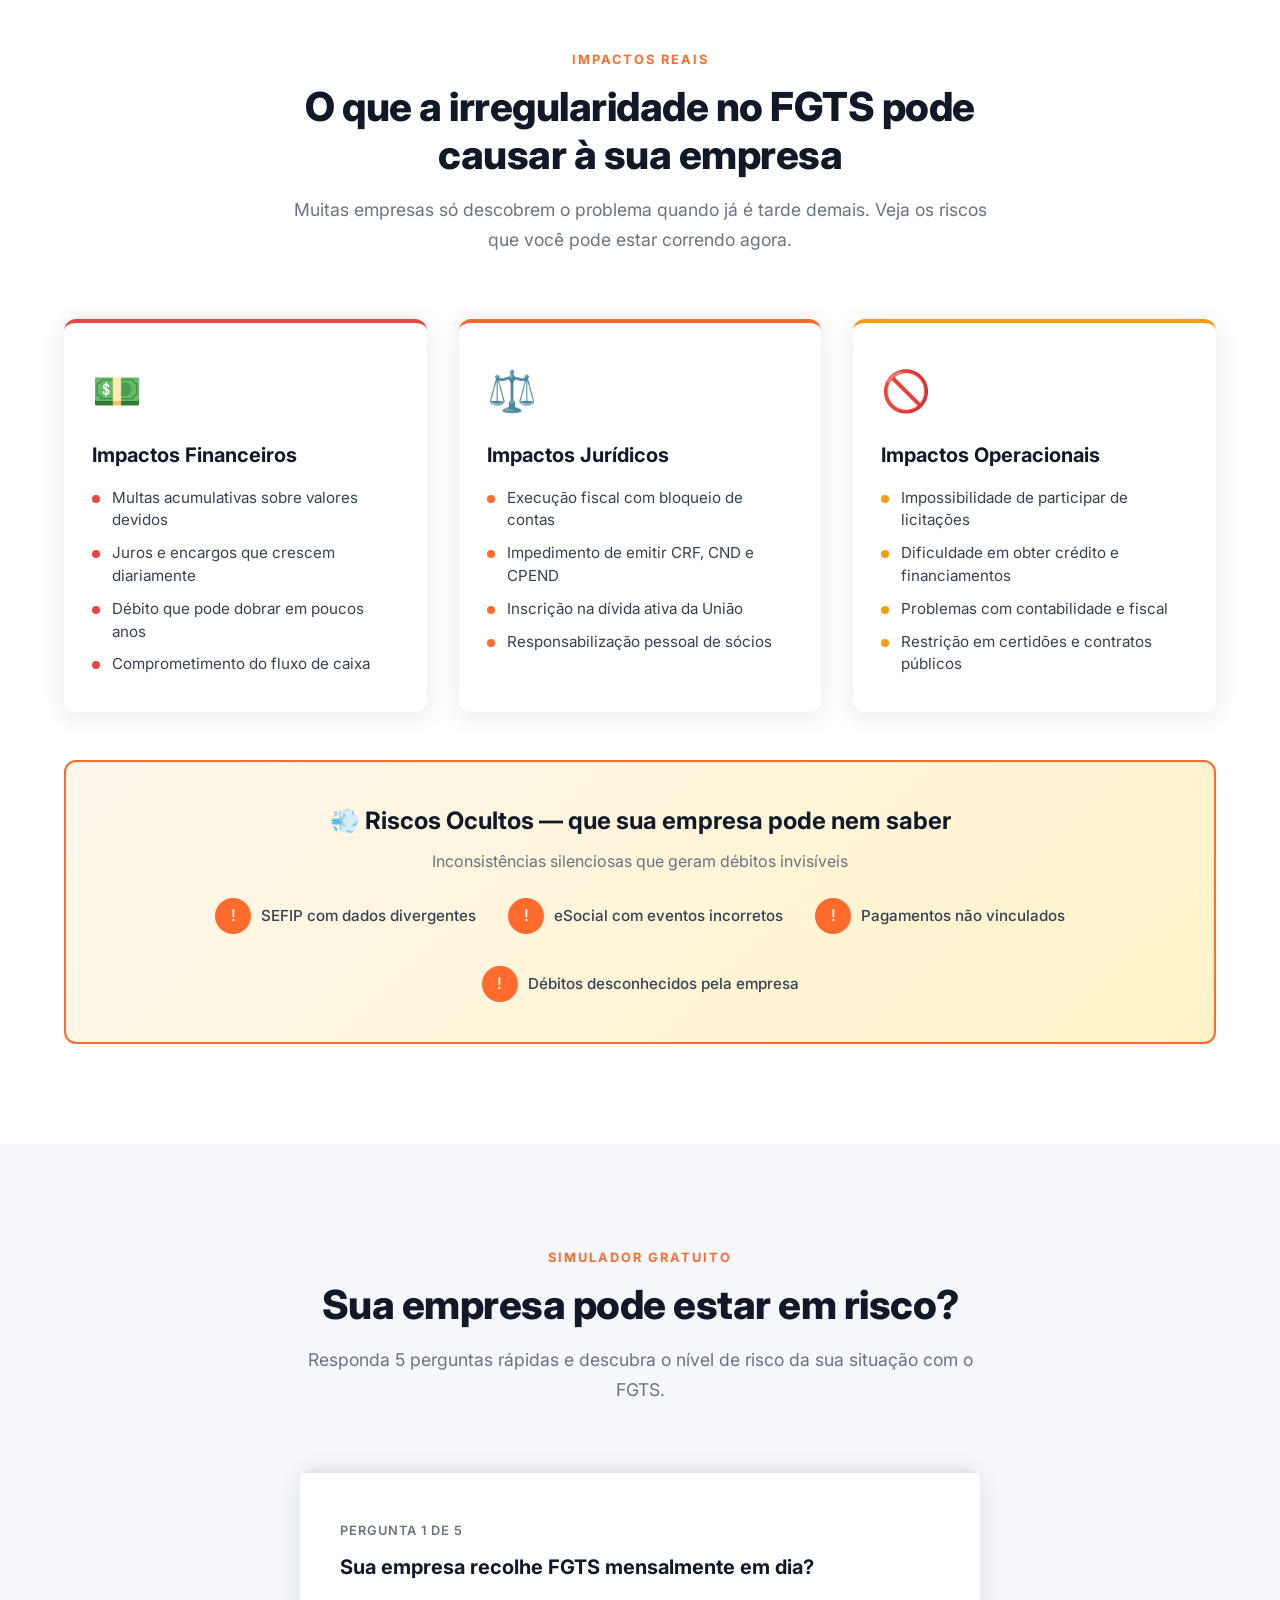
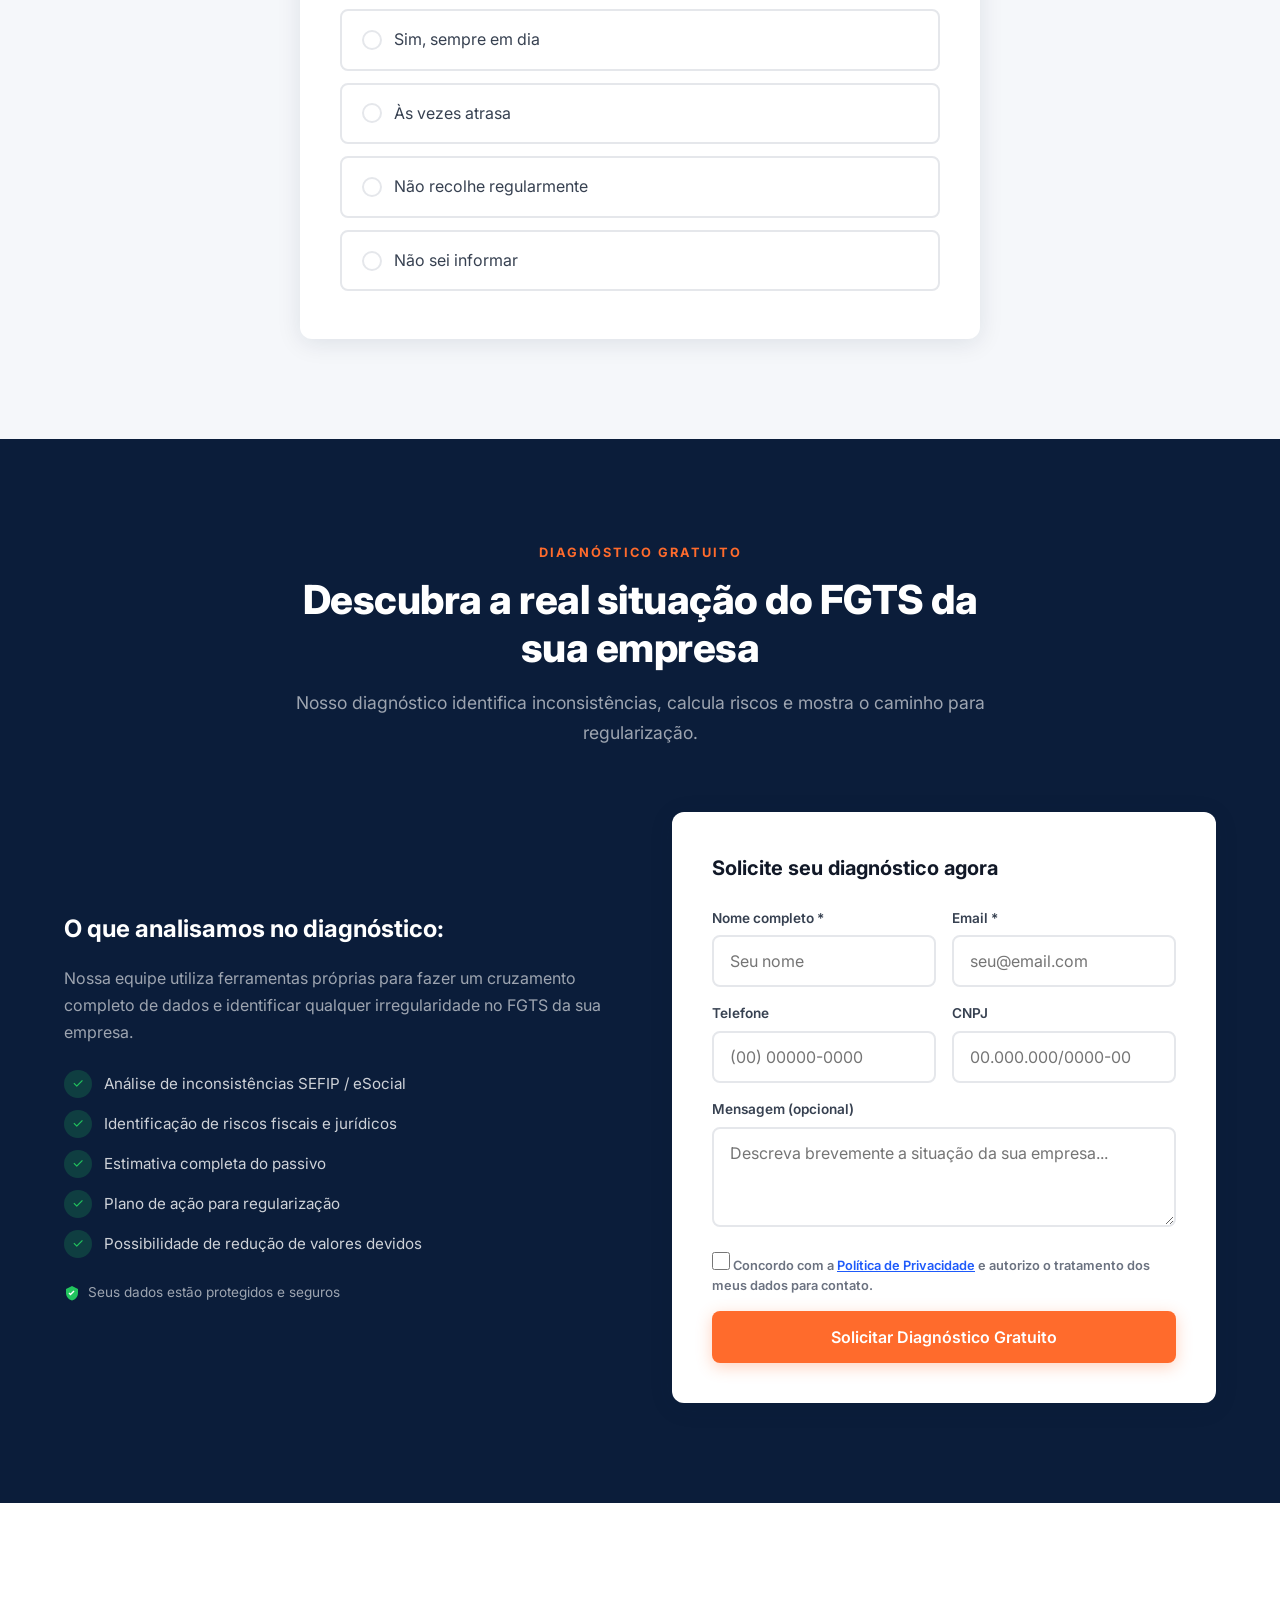
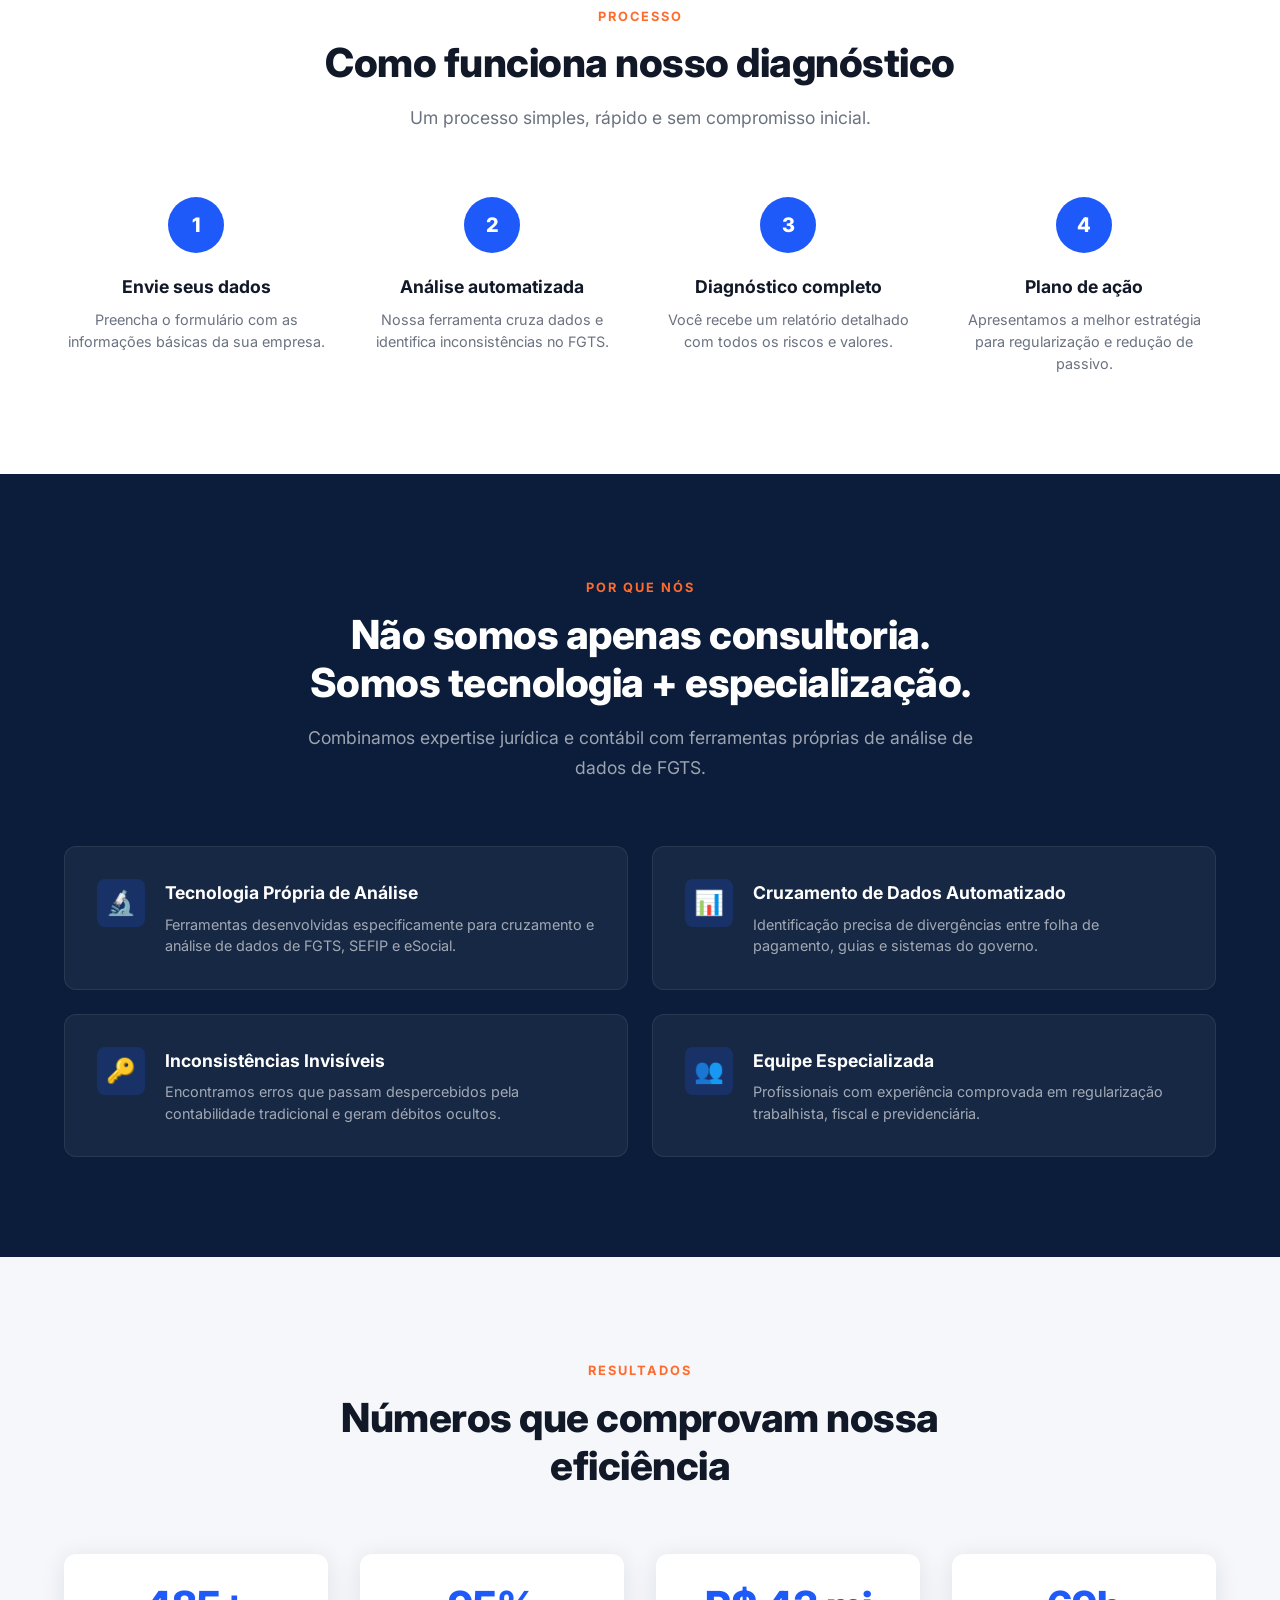
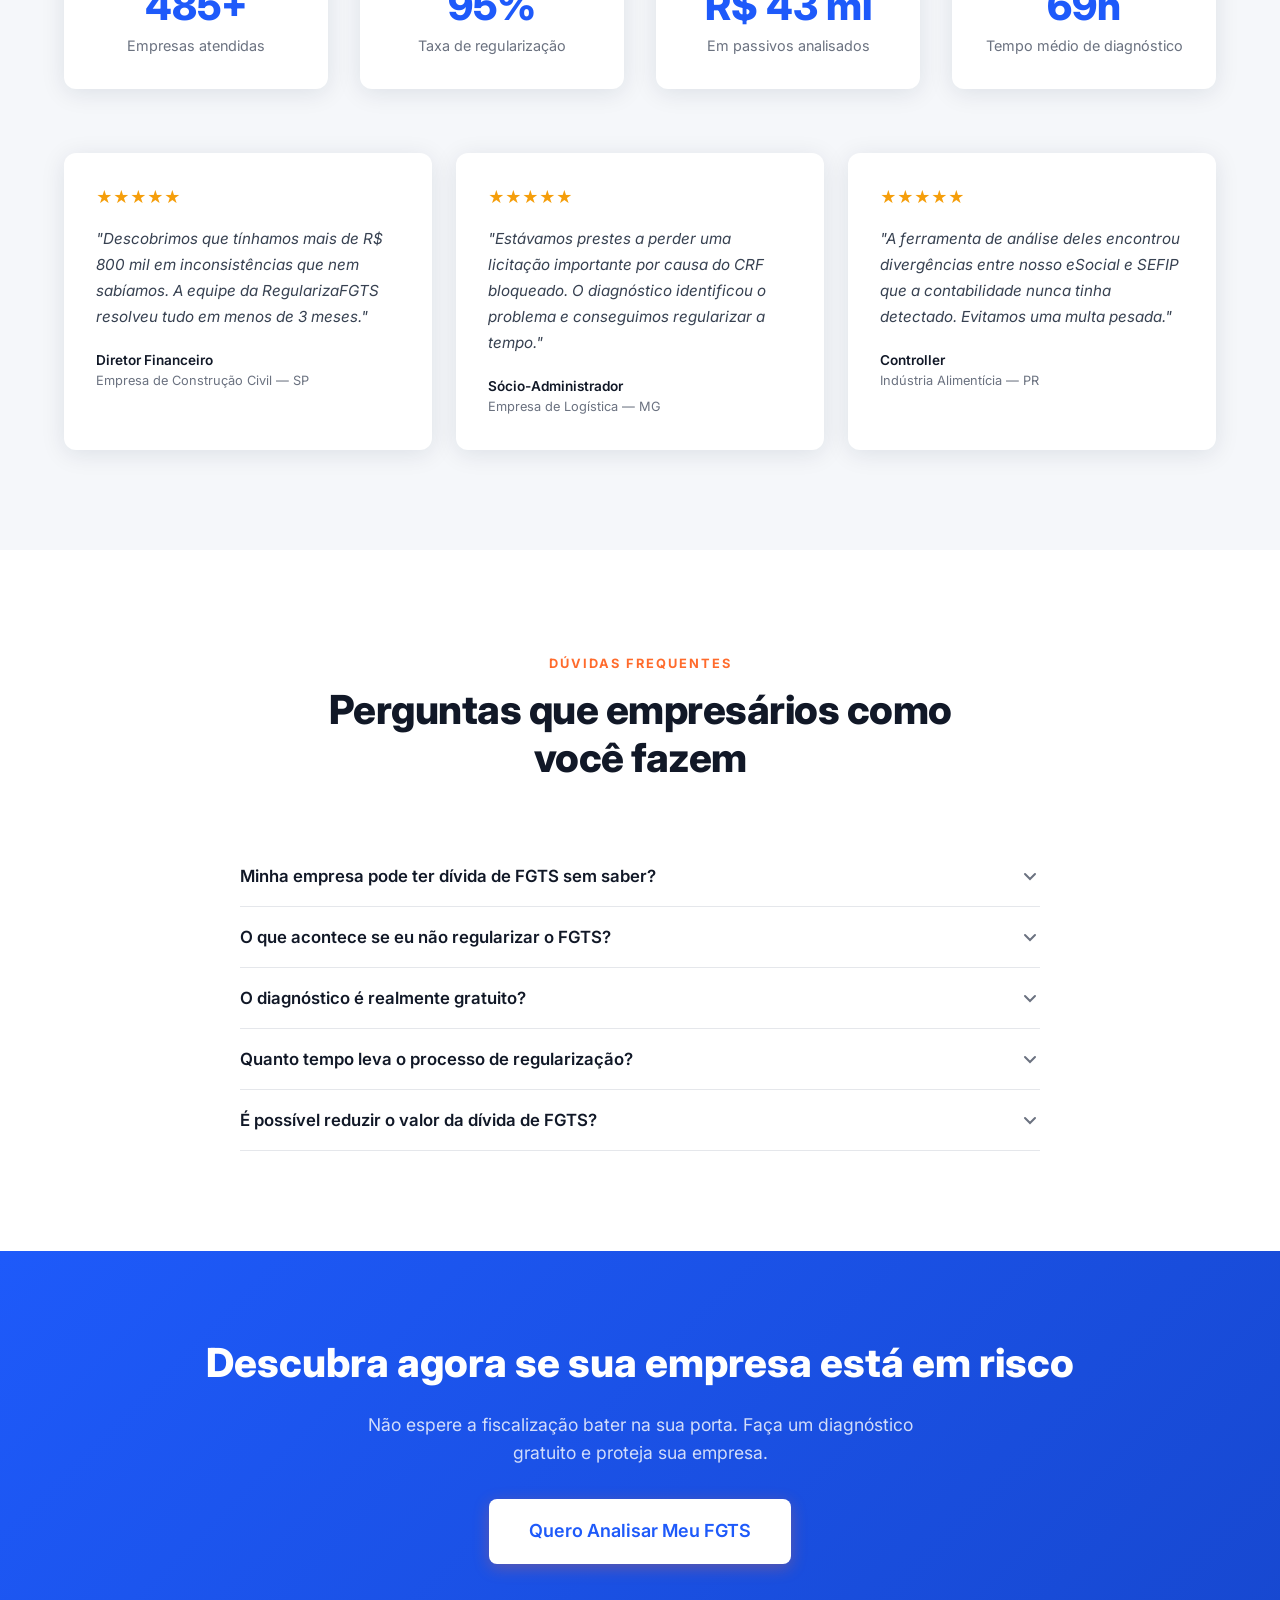
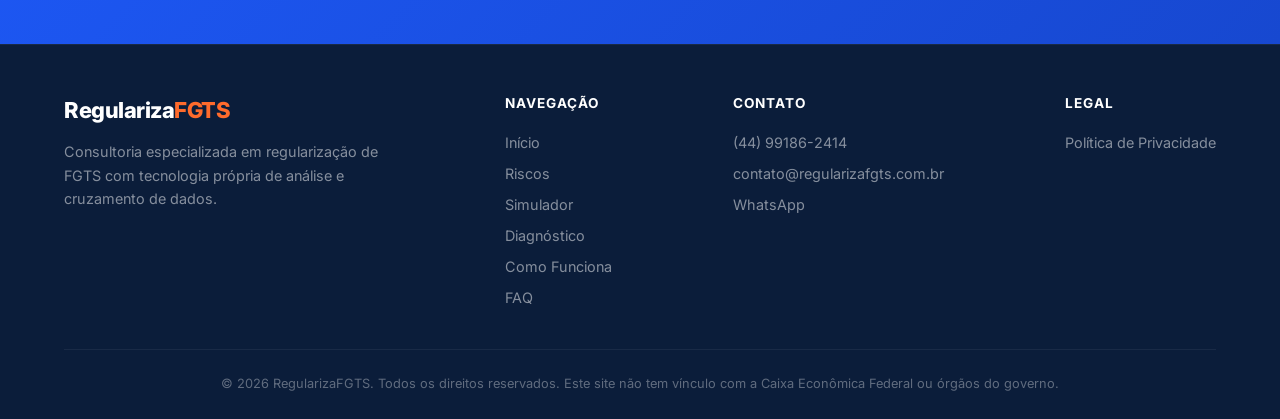
==== commit 10296e4f: "Update contact information and WhatsApp links" ====
--- a/index.html
+++ b/index.html
@@ -515,9 +515,9 @@
         </div>
         <div class="footer-links">
           <h4>Contato</h4>
-          <a href="tel:+5544998047474">(44) 99804-7474</a>
+          <a href="tel:+554491862414">(44) 99186-2414</a>
           <a href="mailto:contato@regularizafgts.com.br">contato@regularizafgts.com.br</a>
-          <a href="https://wa.me/5544998047474" target="_blank" rel="noopener">WhatsApp</a>
+          <a href="https://wa.me/554491862414" target="_blank" rel="noopener">WhatsApp</a>
         </div>
         <div class="footer-links">
           <h4>Legal</h4>
@@ -533,7 +533,7 @@
   <!-- ============================
        WhatsApp Floating Button
        ============================ -->
-  <a href="https://wa.me/5544998047474?text=Olá! Gostaria de fazer um diagnóstico do FGTS da minha empresa." class="whatsapp-float" target="_blank" rel="noopener" aria-label="Falar pelo WhatsApp">
+  <a href="https://wa.me/554491862414?text=Olá! Gostaria de fazer um diagnóstico do FGTS da minha empresa." class="whatsapp-float" target="_blank" rel="noopener" aria-label="Falar pelo WhatsApp">
     <svg viewBox="0 0 32 32" width="32" height="32" fill="white"><path d="M16.01 2.64C8.66 2.64 2.7 8.56 2.7 15.87c0 2.34.62 4.62 1.8 6.63L2.5 29.36l7.1-1.86a13.37 13.37 0 006.4 1.63h.01c7.35 0 13.31-5.92 13.31-13.23a13.14 13.14 0 00-3.9-9.36 13.26 13.26 0 00-9.41-3.9zm0 24.23c-2 0-3.95-.53-5.66-1.54l-.4-.24-4.2 1.1 1.12-4.1-.26-.42a10.97 10.97 0 01-1.7-5.8c0-6.07 4.97-11.01 11.1-11.01a11.02 11.02 0 0111.1 11.04c0 6.07-4.97 11.01-11.1 11.01v-.04zm6.08-8.24c-.33-.17-1.97-.97-2.28-1.08-.3-.11-.52-.17-.74.17-.22.33-.86 1.08-1.05 1.3-.19.22-.39.25-.72.08-.33-.17-1.4-.52-2.67-1.64-.99-.88-1.65-1.96-1.84-2.29-.19-.33-.02-.51.15-.68.15-.15.33-.39.5-.58.17-.2.22-.33.33-.55.11-.22.06-.42-.03-.58-.08-.17-.74-1.78-1.01-2.43-.27-.64-.54-.55-.74-.56h-.63c-.22 0-.58.08-.88.42-.3.33-1.16 1.13-1.16 2.76 0 1.63 1.19 3.2 1.35 3.42.17.22 2.34 3.56 5.66 5 .79.34 1.41.54 1.89.7.79.25 1.51.21 2.08.13.64-.1 1.97-.8 2.25-1.58.28-.78.28-1.44.19-1.58-.08-.14-.3-.22-.63-.39z"/></svg>
   </a>
 
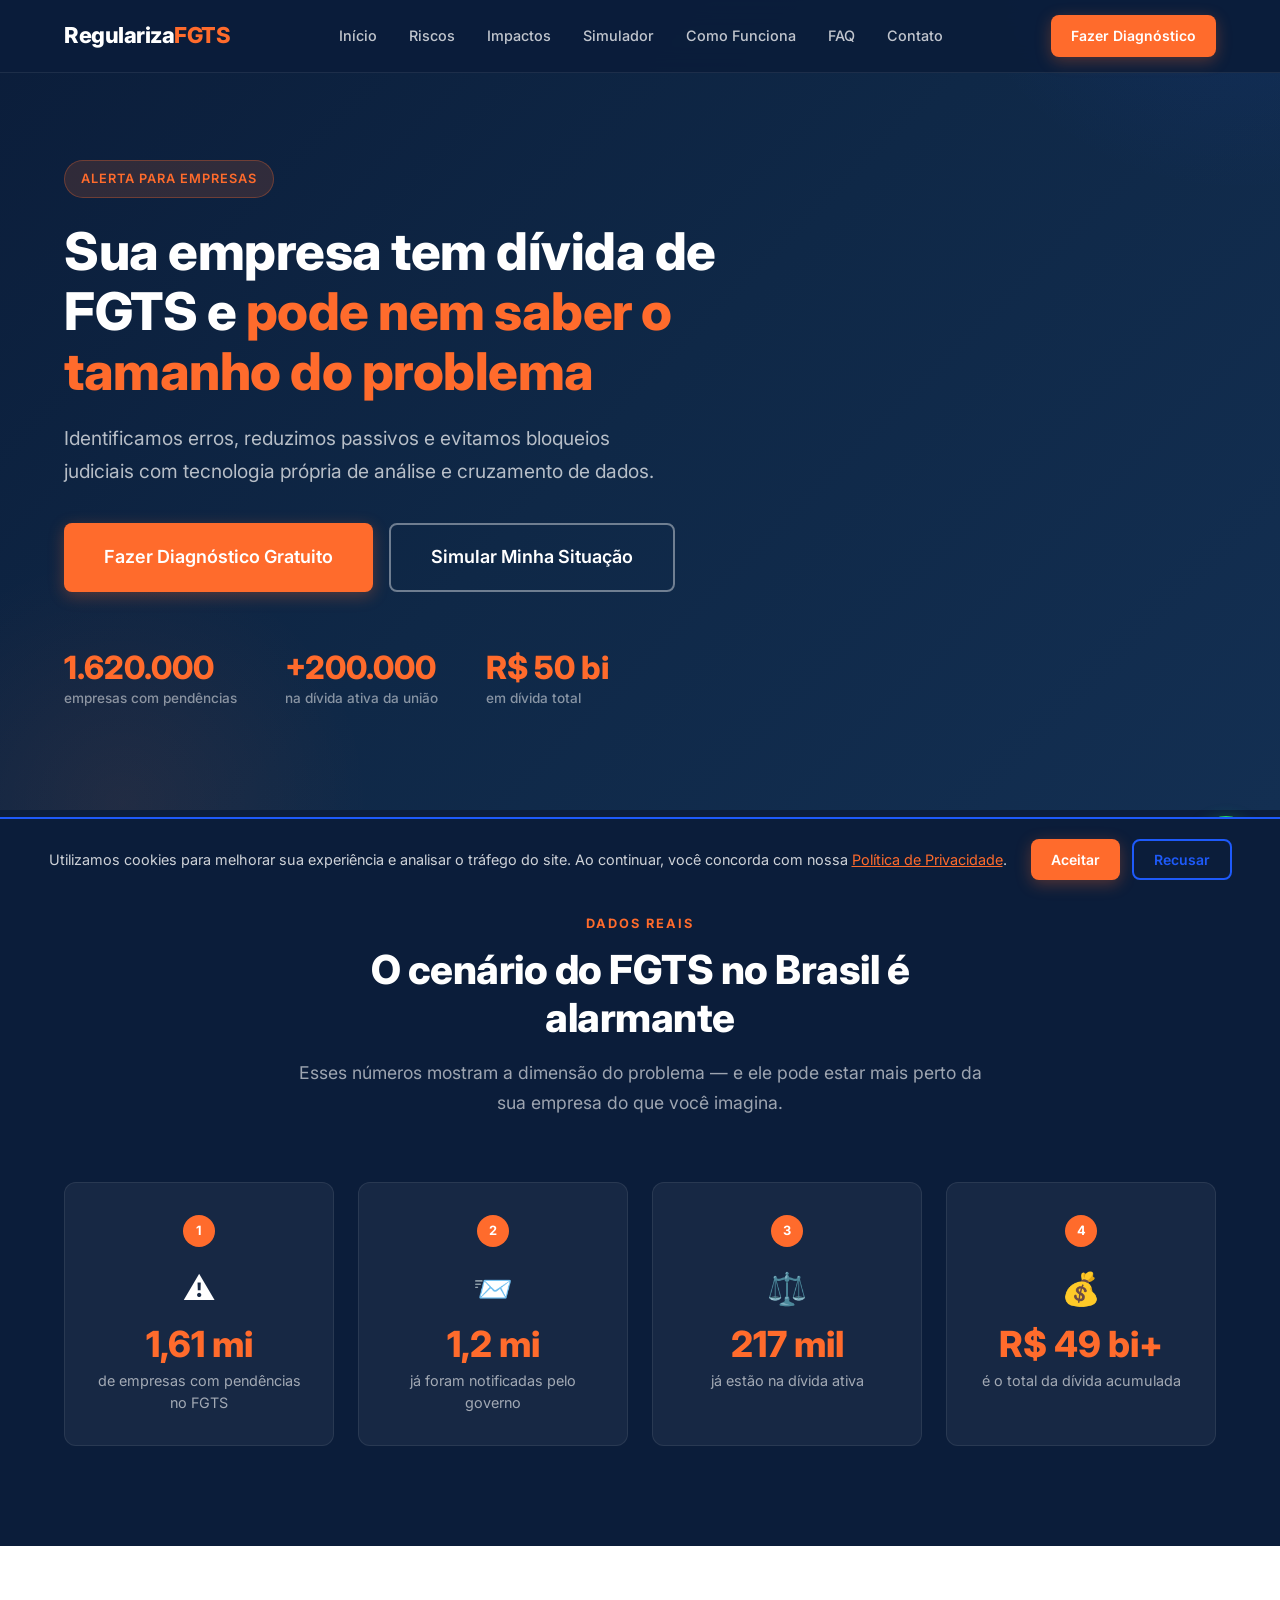
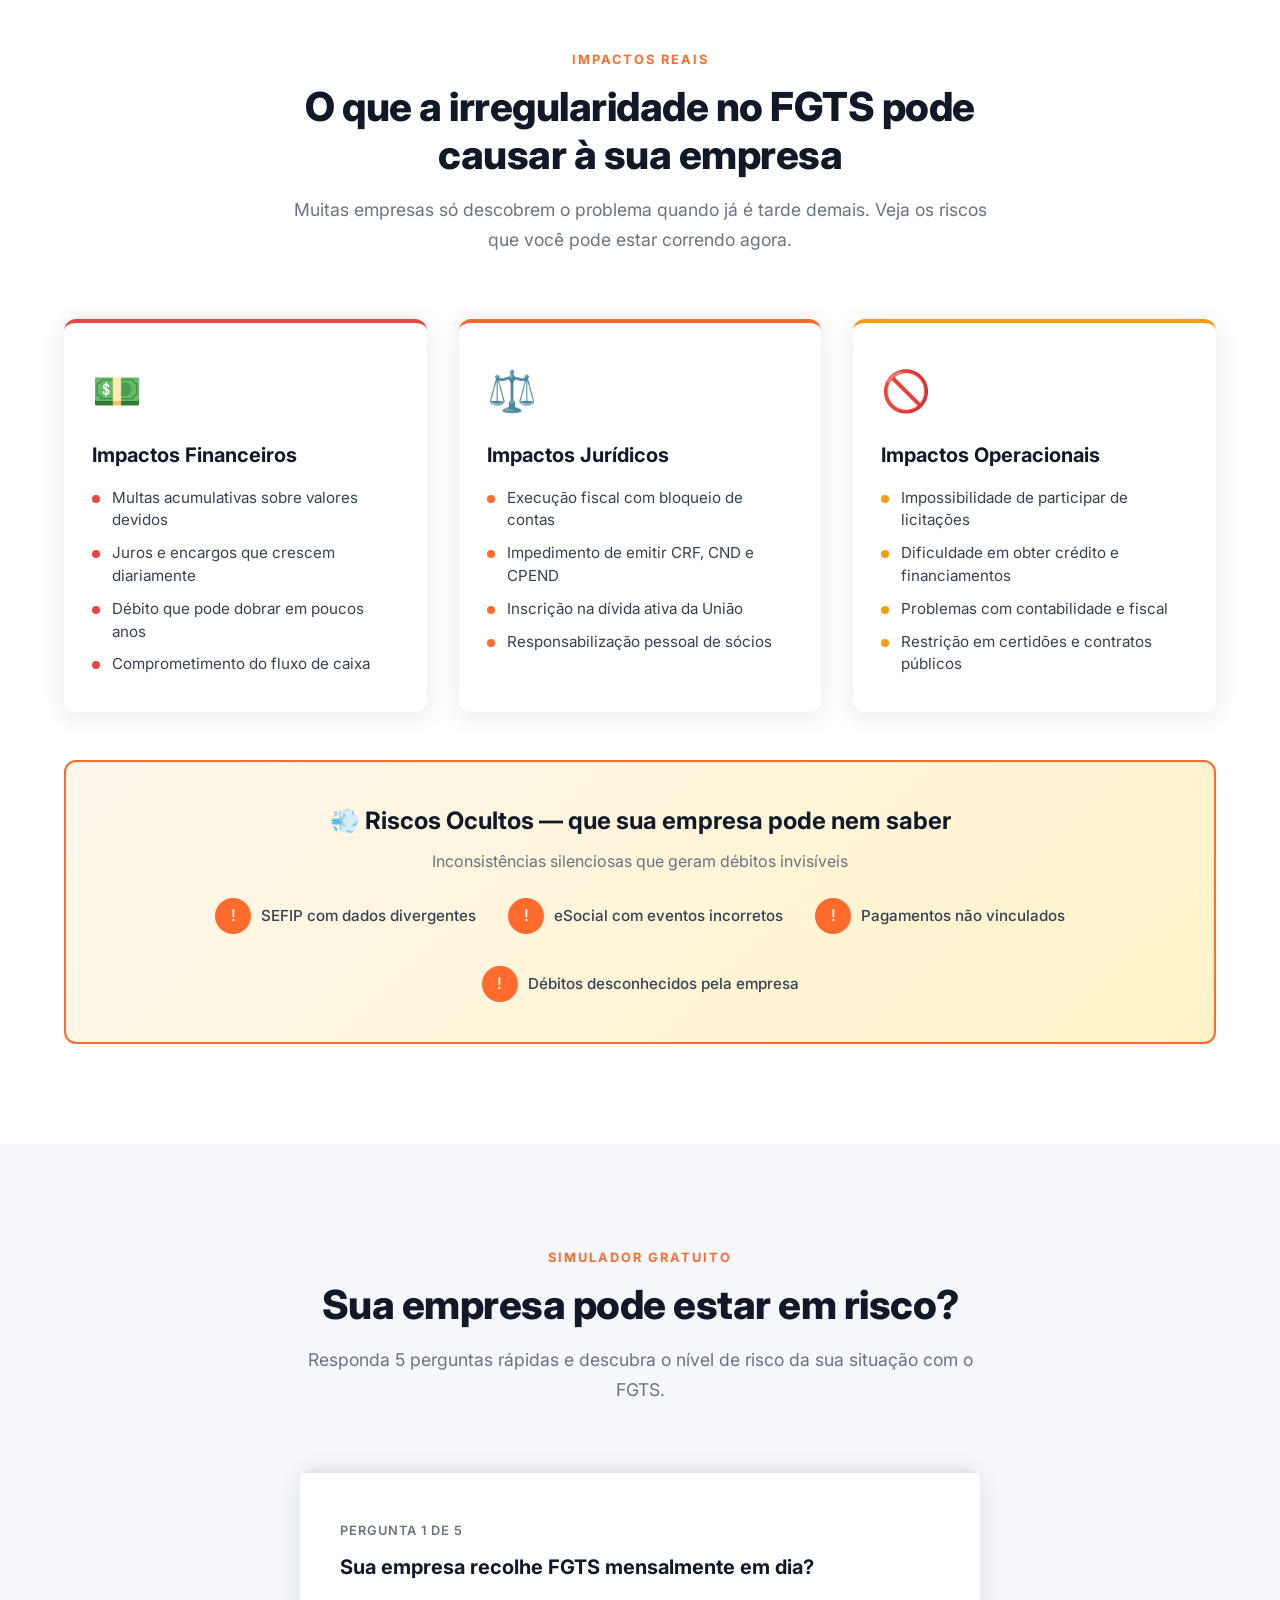
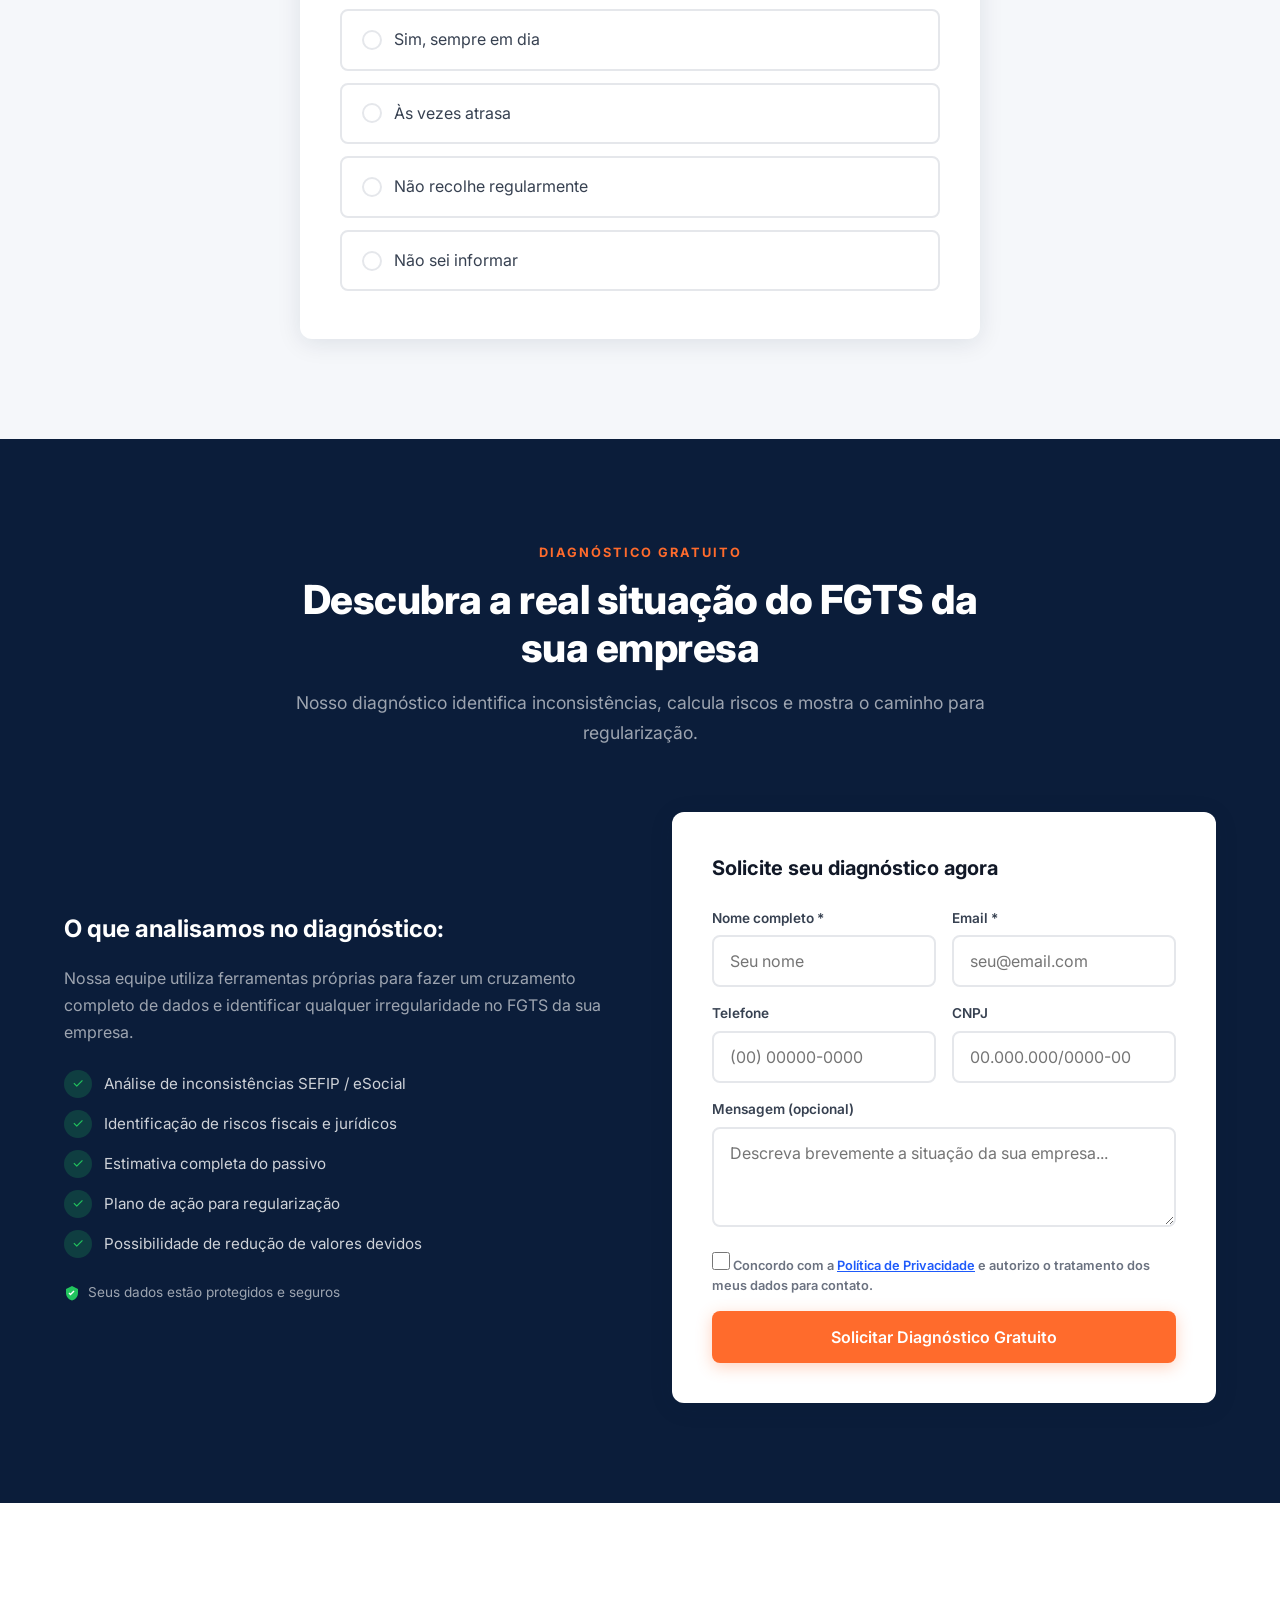
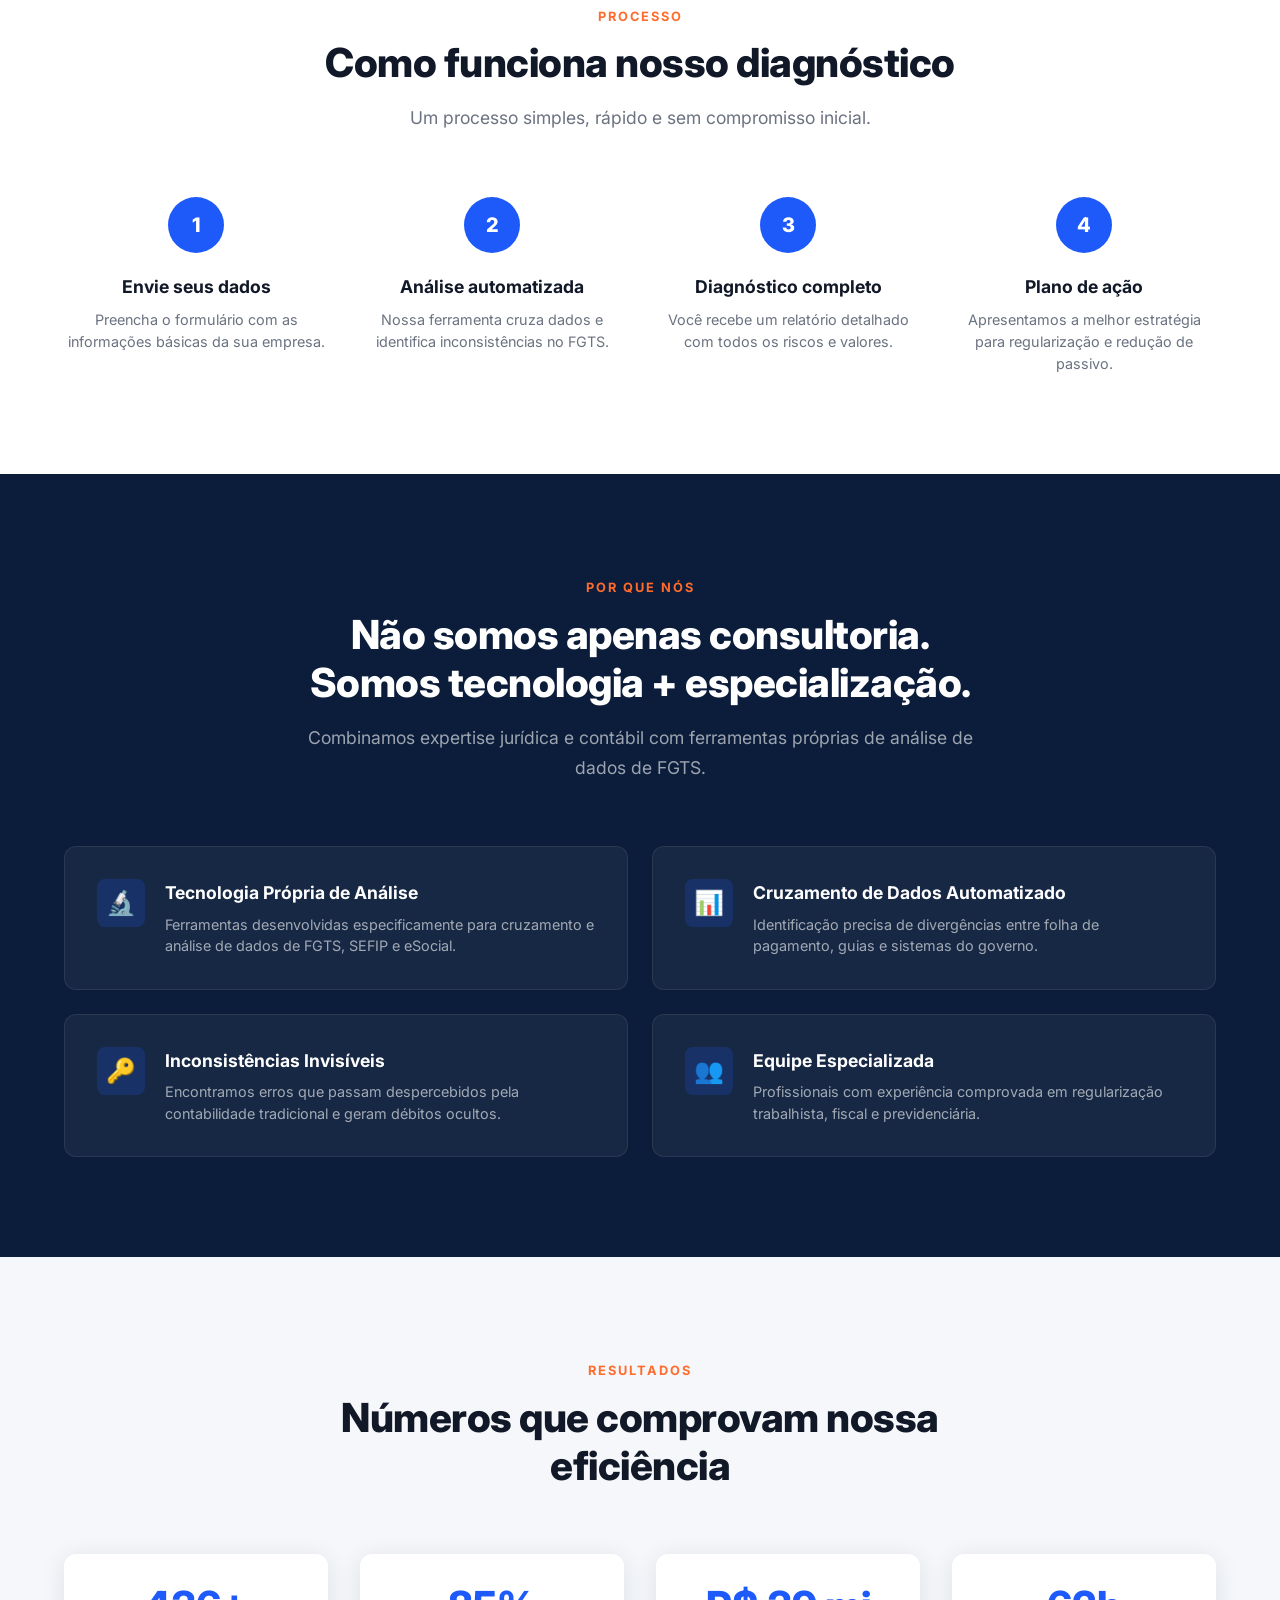
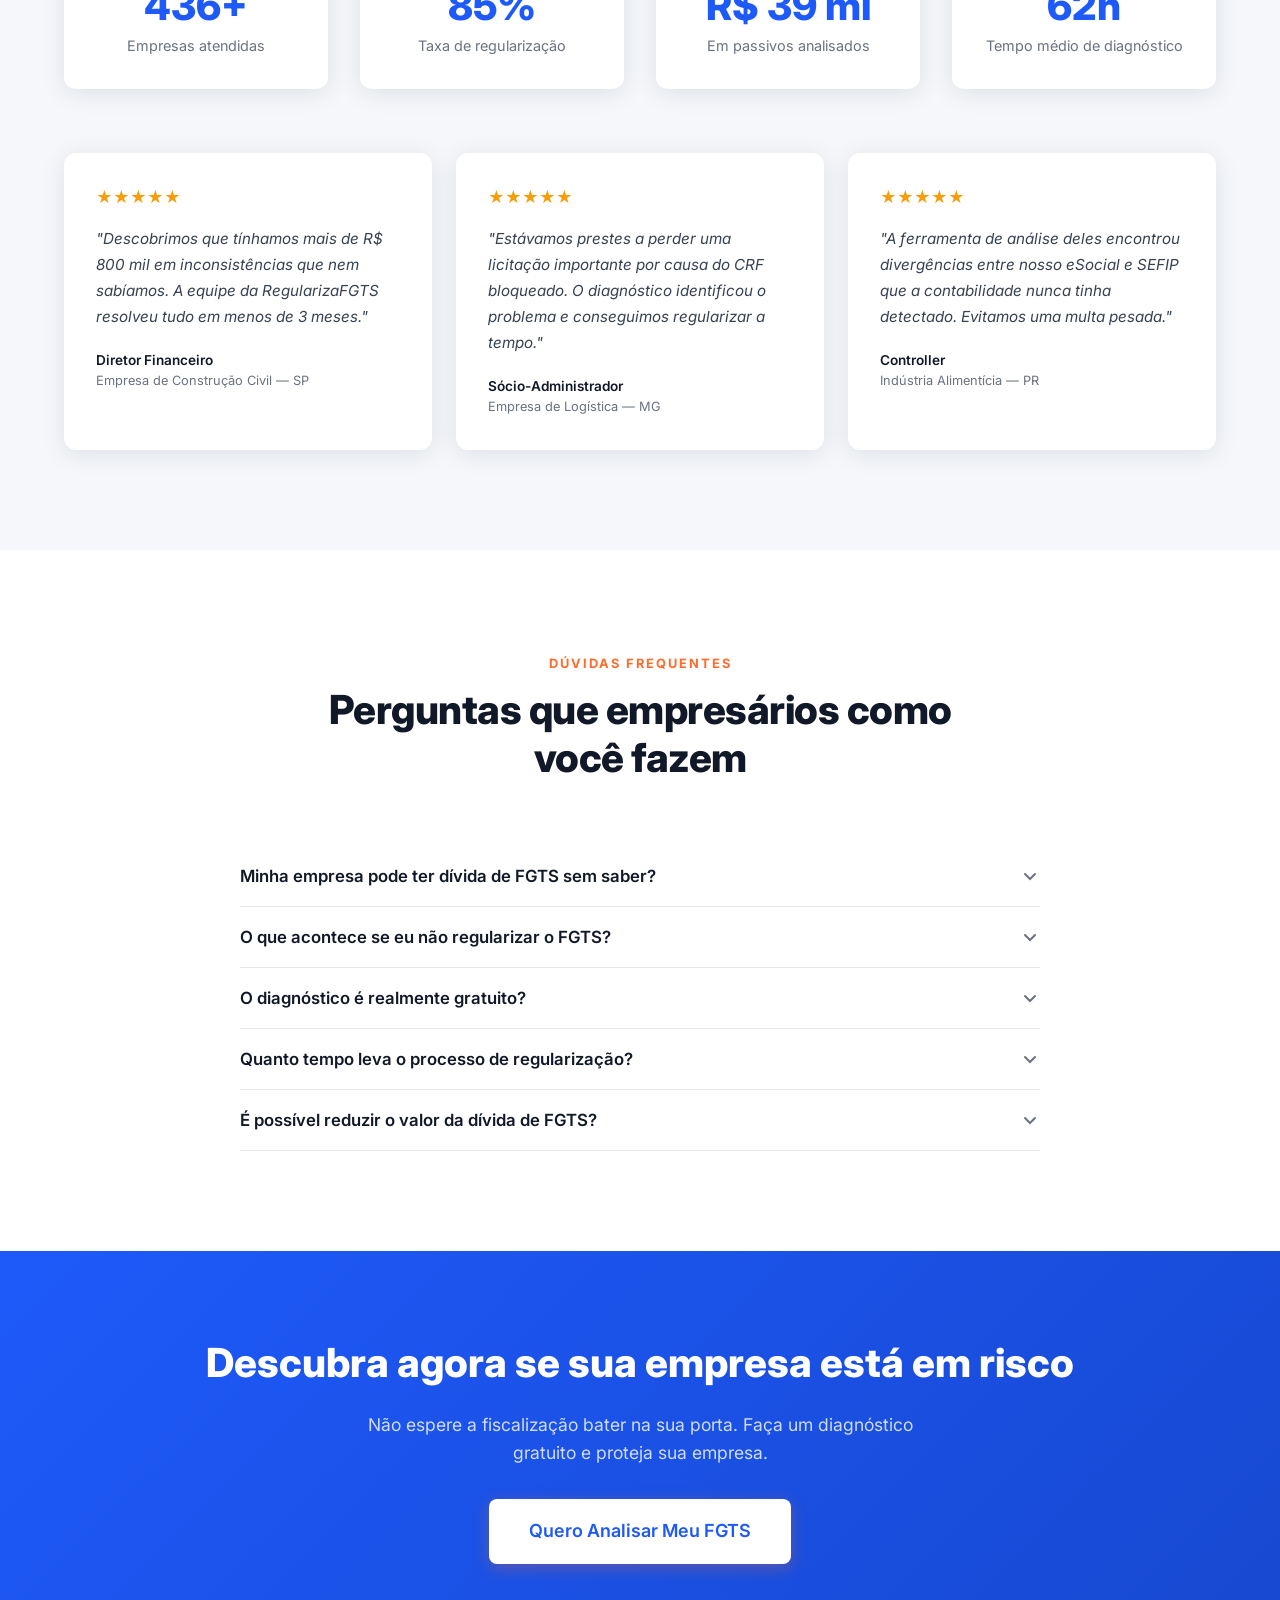
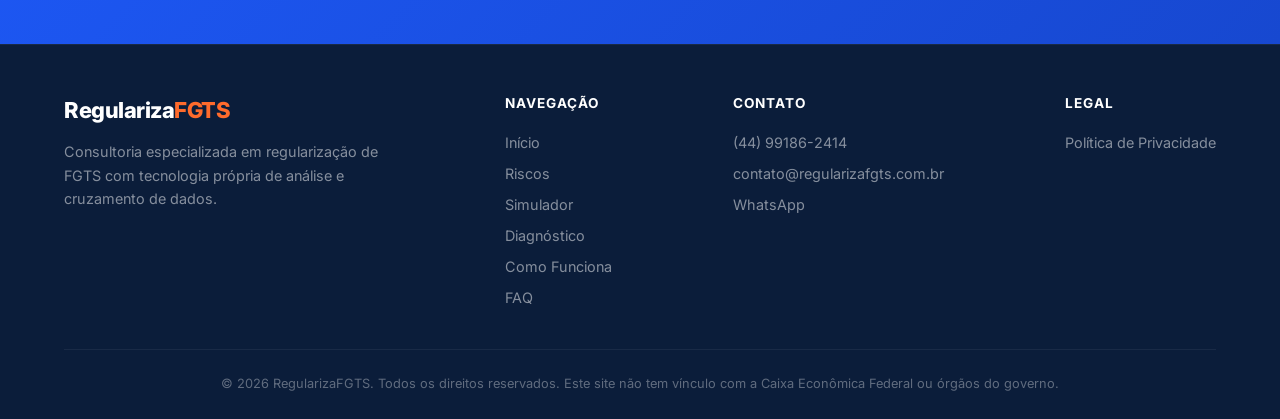
==== commit 3ced7c48: "fix: improve technical SEO and canonical redirects" ====
--- a/index.html
+++ b/index.html
@@ -4,27 +4,30 @@
   <meta charset="UTF-8">
   <meta name="viewport" content="width=device-width, initial-scale=1.0, interactive-widget=resizes-content">
   <meta name="robots" content="index, follow">
-  <meta name="description" content="RegularizaFGTS — Diagnóstico gratuito de FGTS para empresas. Identificamos erros, reduzimos passivos e evitamos bloqueios com tecnologia própria.">
-  <meta name="keywords" content="FGTS, dívida FGTS, regularização FGTS, consultoria FGTS, diagnóstico FGTS, dívida ativa, multa FGTS, eSocial FGTS">
-  <title>RegularizaFGTS — Regularização e Diagnóstico de FGTS para Empresas</title>
+  <meta name="description" content="Descubra pendências, inconsistências e riscos de FGTS na sua empresa. Solicite um diagnóstico inicial e receba os próximos passos para regularização.">
+  <meta name="theme-color" content="#0B1D3A">
+  <title>Regularização de FGTS para Empresas | RegularizaFGTS</title>
 
   <!-- Canonical -->
   <link rel="canonical" href="https://regularizafgts.com.br/">
 
   <!-- Open Graph -->
   <meta property="og:title" content="RegularizaFGTS — Sua empresa pode estar em risco">
-  <meta property="og:description" content="Mais de 1,6 milhão de empresas têm pendências no FGTS. Descubra se a sua é uma delas.">
+  <meta property="og:description" content="Descubra pendências e inconsistências de FGTS na sua empresa e veja os próximos passos para regularização.">
   <meta property="og:type" content="website">
   <meta property="og:url" content="https://regularizafgts.com.br/">
-  <meta property="og:image" content="https://regularizafgts.com.br/assets/og-image.jpg">
+  <meta property="og:image" content="https://regularizafgts.com.br/assets/og-image.png">
+  <meta property="og:image:width" content="1200">
+  <meta property="og:image:height" content="630">
+  <meta property="og:image:alt" content="RegularizaFGTS — diagnóstico de FGTS para empresas">
   <meta property="og:locale" content="pt_BR">
   <meta property="og:site_name" content="RegularizaFGTS">
 
   <!-- Twitter Card -->
   <meta name="twitter:card" content="summary_large_image">
   <meta name="twitter:title" content="RegularizaFGTS — Sua empresa pode estar em risco">
-  <meta name="twitter:description" content="Mais de 1,6 milhão de empresas têm pendências no FGTS. Descubra se a sua é uma delas.">
-  <meta name="twitter:image" content="https://regularizafgts.com.br/assets/og-image.jpg">
+  <meta name="twitter:description" content="Descubra pendências e inconsistências de FGTS na sua empresa e veja os próximos passos para regularização.">
+  <meta name="twitter:image" content="https://regularizafgts.com.br/assets/og-image.png">
 
   <!-- Favicon SVG -->
   <link rel="icon" type="image/svg+xml" href="data:image/svg+xml,<svg xmlns='http://www.w3.org/2000/svg' viewBox='0 0 32 32'><rect width='32' height='32' rx='6' fill='%230B1D3A'/><text x='4' y='24' font-family='Arial,sans-serif' font-weight='800' font-size='20' fill='%23FF6B2C'>R</text></svg>">
@@ -61,7 +64,7 @@
       {
         "@type": "Question",
         "name": "Minha empresa pode ter dívida de FGTS sem saber?",
-        "acceptedAnswer": { "@type": "Answer", "text": "Sim. Mais de 60% das empresas que atendemos descobriram inconsistências que não sabiam existir, como diferenças entre SEFIP e eSocial, pagamentos não vinculados corretamente, e eventos enviados com erro." }
+        "acceptedAnswer": { "@type": "Answer", "text": "Sim. Uma empresa pode ter inconsistências que não aparecem em uma conferência superficial, como diferenças entre folha, eSocial e guias, pagamentos não vinculados ou eventos enviados com erro. A confirmação depende da análise dos documentos e dos canais oficiais." }
       },
       {
         "@type": "Question",
@@ -81,7 +84,7 @@
       {
         "@type": "Question",
         "name": "É possível reduzir o valor da dívida de FGTS?",
-        "acceptedAnswer": { "@type": "Answer", "text": "Em muitos casos sim. Nossa análise identifica cobranças indevidas, valores incorretos, e inconsistências que permitem reduzir o passivo. Já ajudamos empresas a reduzir até 40% do valor originalmente cobrado." }
+        "acceptedAnswer": { "@type": "Answer", "text": "A análise pode identificar divergências, pagamentos não vinculados ou valores que precisam ser conferidos. Qualquer correção ou redução depende da documentação, da origem do débito e das regras aplicáveis ao caso." }
       }
     ]
   }
@@ -452,7 +455,7 @@
       <div class="faq-list">
         <div class="faq-item">
           <button class="faq-question" aria-expanded="false"><span>Minha empresa pode ter dívida de FGTS sem saber?</span><svg class="faq-chevron" width="20" height="20" viewBox="0 0 20 20" fill="none" aria-hidden="true"><path d="M5 8l5 5 5-5" stroke="currentColor" stroke-width="2" stroke-linecap="round"/></svg></button>
-          <div class="faq-answer"><p>Sim. Mais de 60% das empresas que atendemos descobriram inconsistências que não sabiam existir, como diferenças entre SEFIP e eSocial, pagamentos não vinculados corretamente, e eventos enviados com erro. Essas inconsistências geram débitos silenciosos que crescem com juros e multas.</p></div>
+          <div class="faq-answer"><p>Sim. Uma empresa pode ter inconsistências que não aparecem em uma conferência superficial, como diferenças entre folha, eSocial e guias, pagamentos não vinculados ou eventos enviados com erro. A confirmação depende da análise dos documentos e dos canais oficiais.</p></div>
         </div>
         <div class="faq-item">
           <button class="faq-question" aria-expanded="false"><span>O que acontece se eu não regularizar o FGTS?</span><svg class="faq-chevron" width="20" height="20" viewBox="0 0 20 20" fill="none" aria-hidden="true"><path d="M5 8l5 5 5-5" stroke="currentColor" stroke-width="2" stroke-linecap="round"/></svg></button>
@@ -468,7 +471,7 @@
         </div>
         <div class="faq-item">
           <button class="faq-question" aria-expanded="false"><span>É possível reduzir o valor da dívida de FGTS?</span><svg class="faq-chevron" width="20" height="20" viewBox="0 0 20 20" fill="none" aria-hidden="true"><path d="M5 8l5 5 5-5" stroke="currentColor" stroke-width="2" stroke-linecap="round"/></svg></button>
-          <div class="faq-answer"><p>Em muitos casos sim. Nossa análise identifica cobranças indevidas, valores incorretos, e inconsistências que permitem reduzir o passivo. Já ajudamos empresas a reduzir até 40% do valor originalmente cobrado.</p></div>
+          <div class="faq-answer"><p>A análise pode identificar divergências, pagamentos não vinculados ou valores que precisam ser conferidos. Qualquer correção ou redução depende da documentação, da origem do débito e das regras aplicáveis ao caso.</p></div>
         </div>
       </div>
     </div>
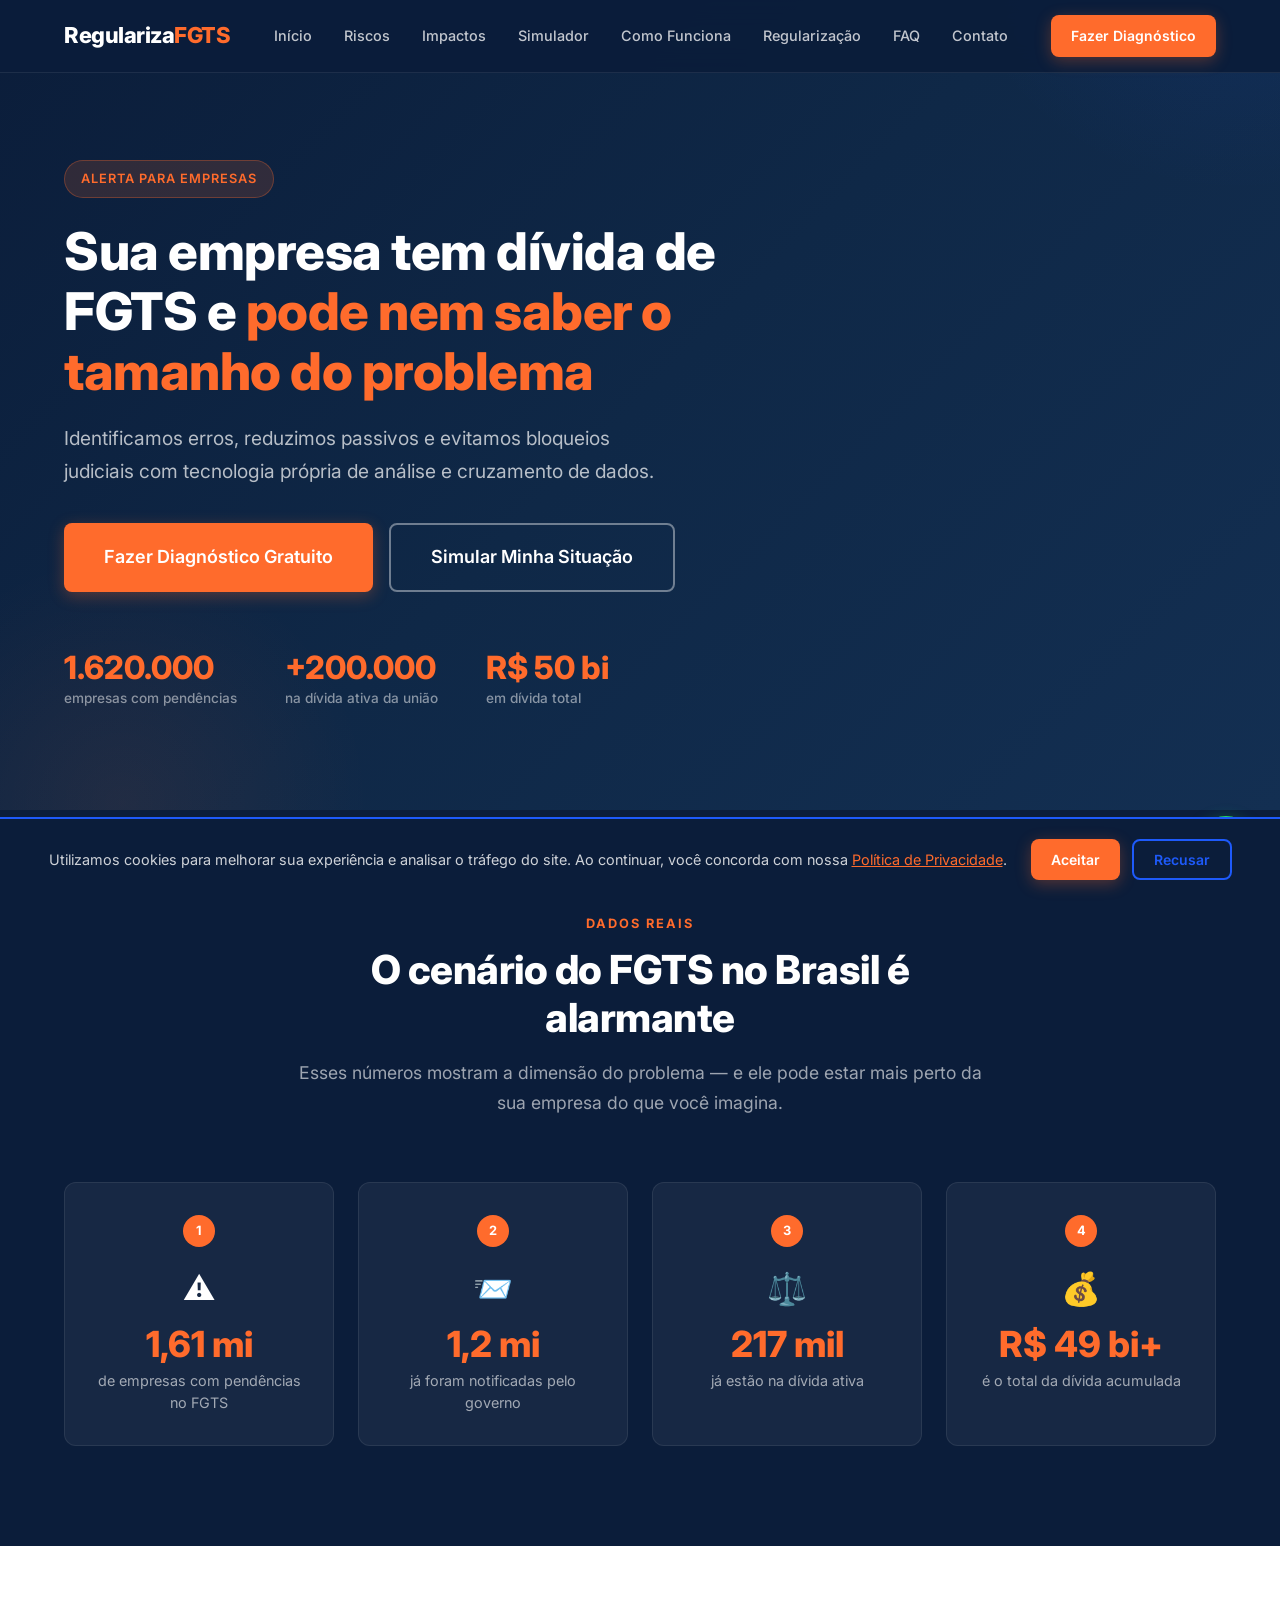
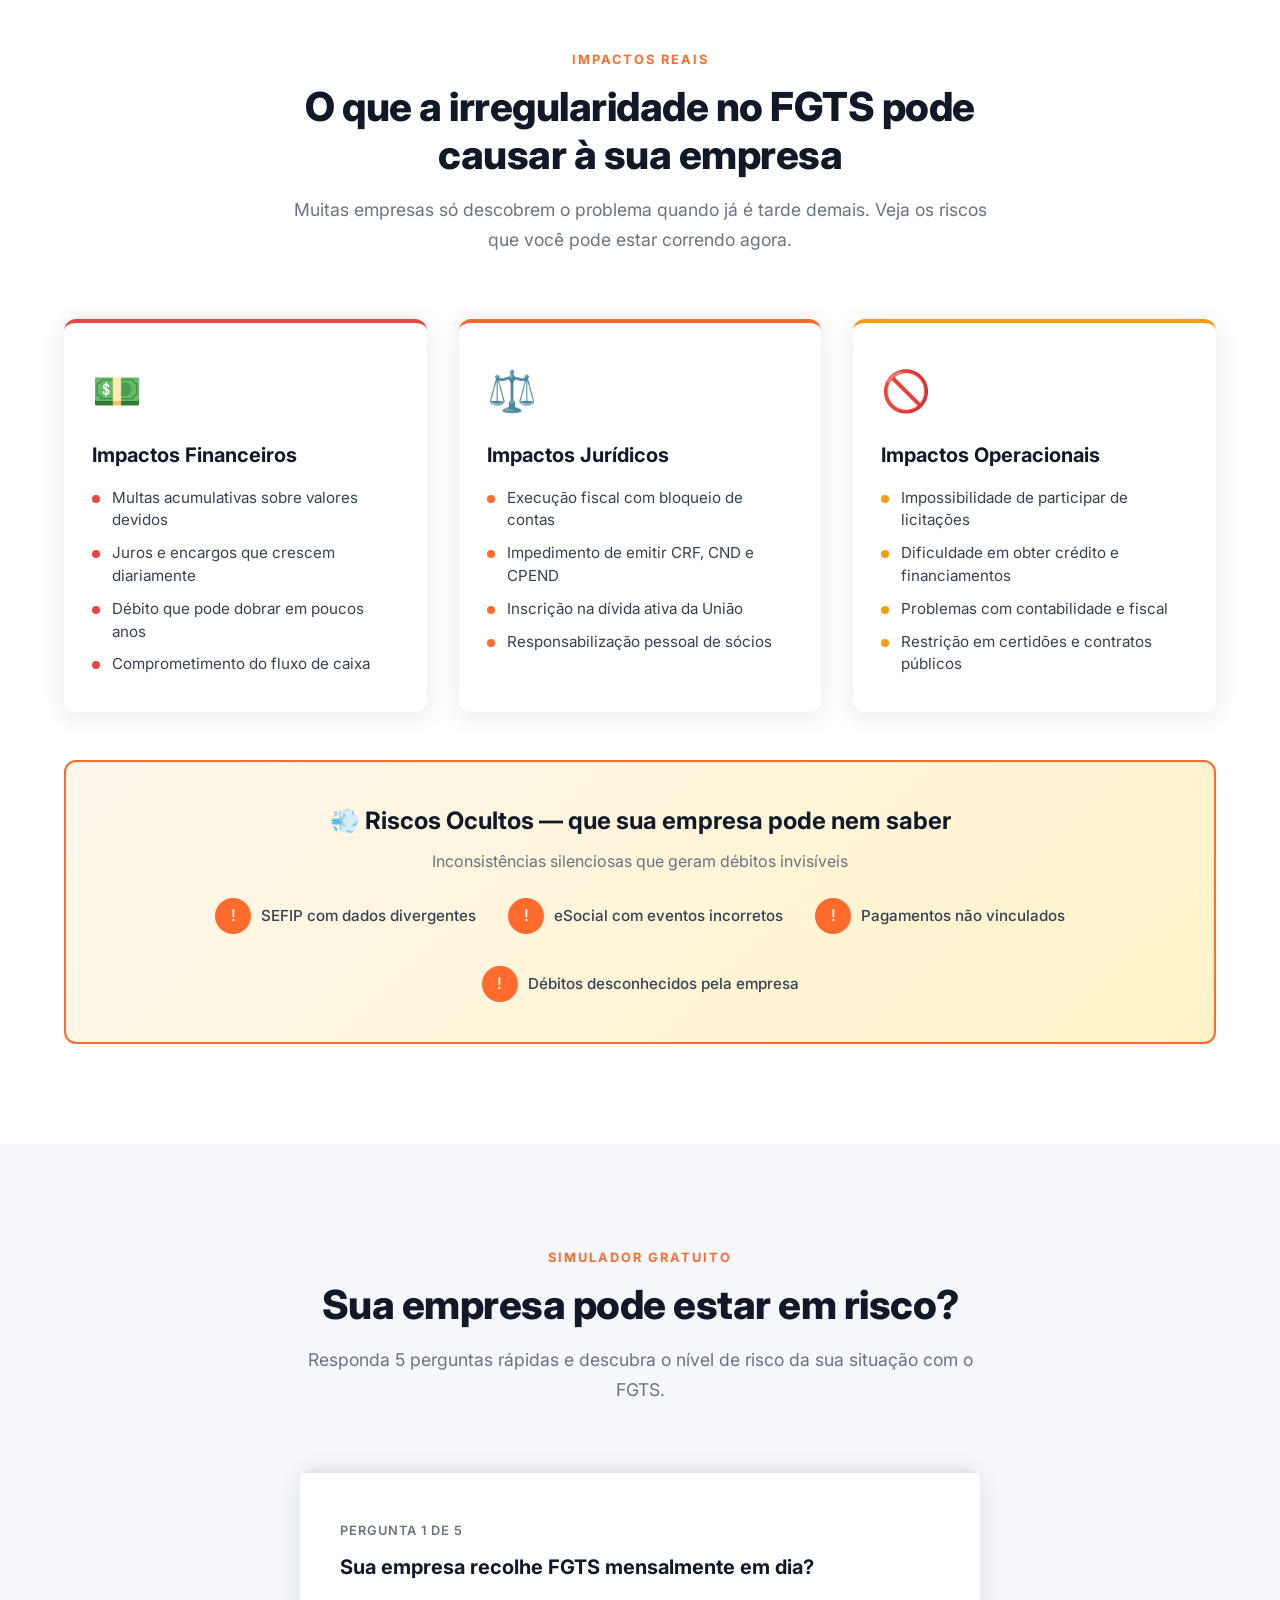
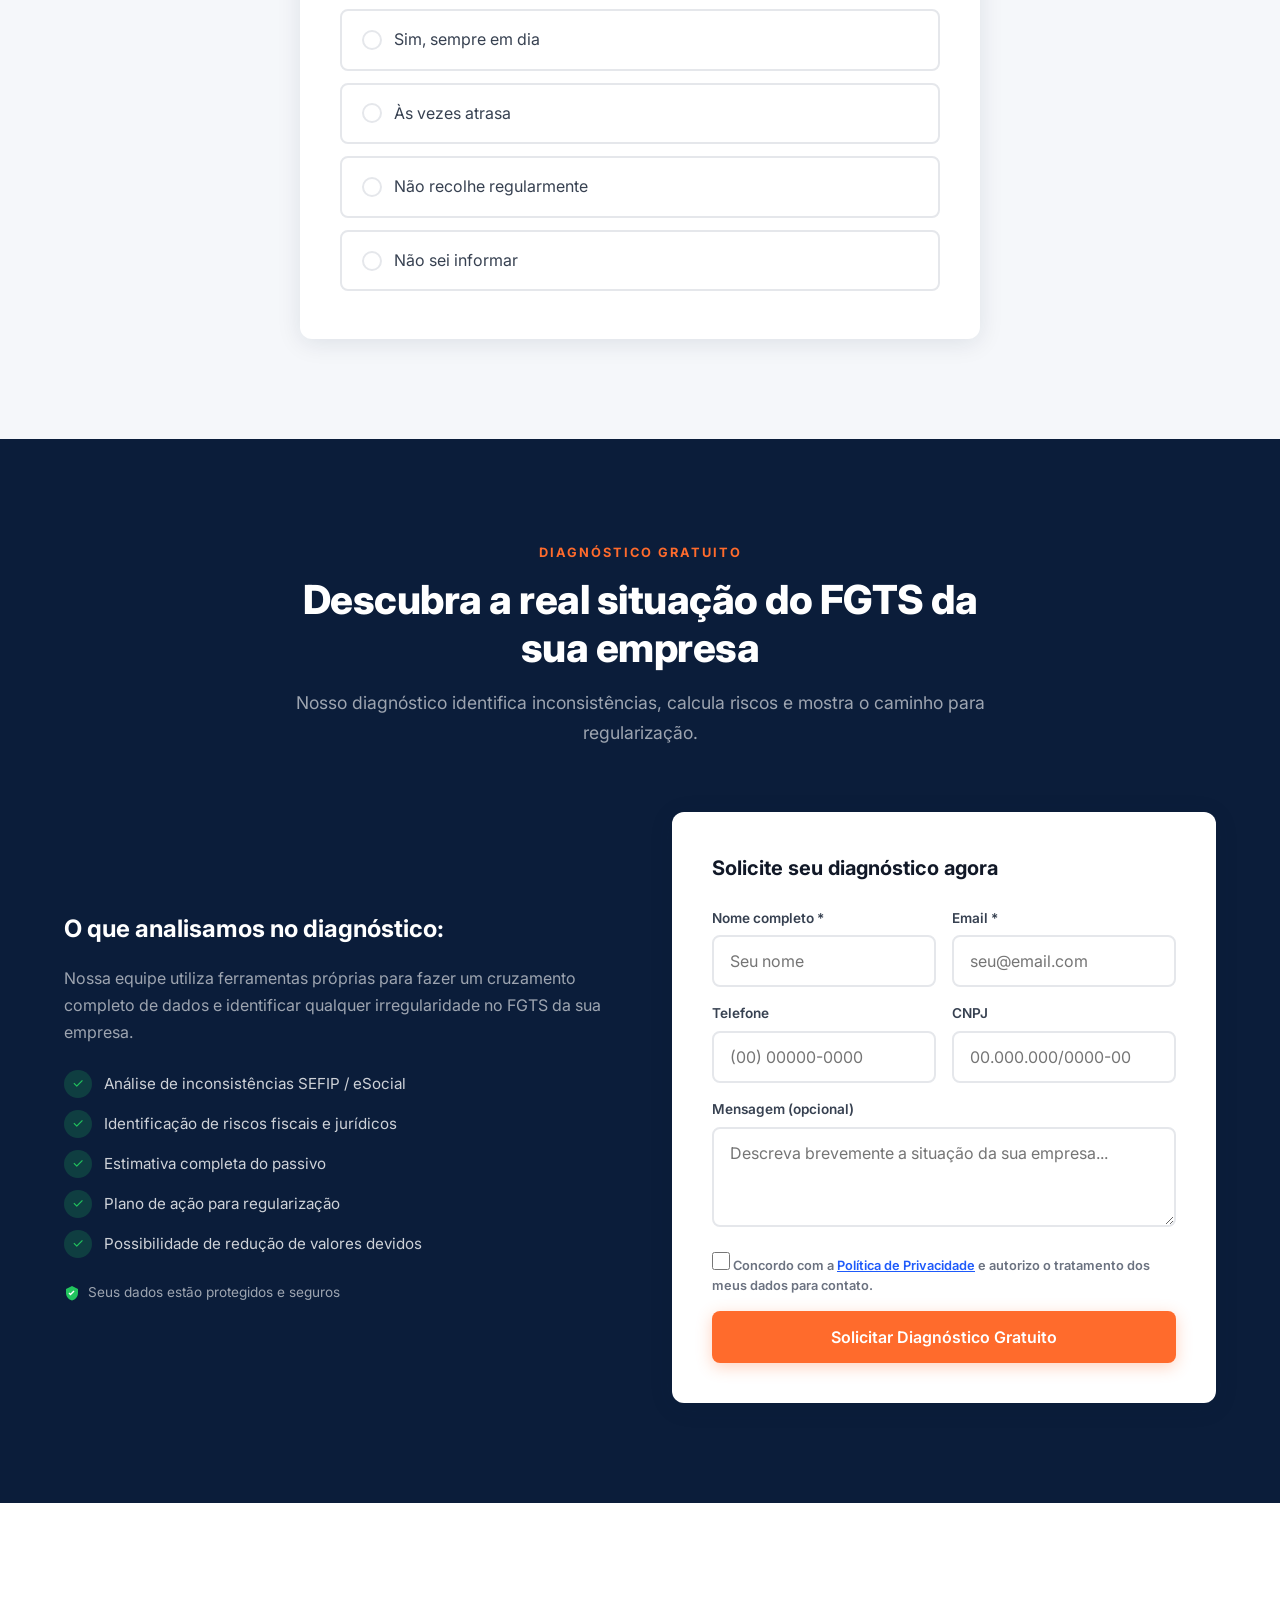
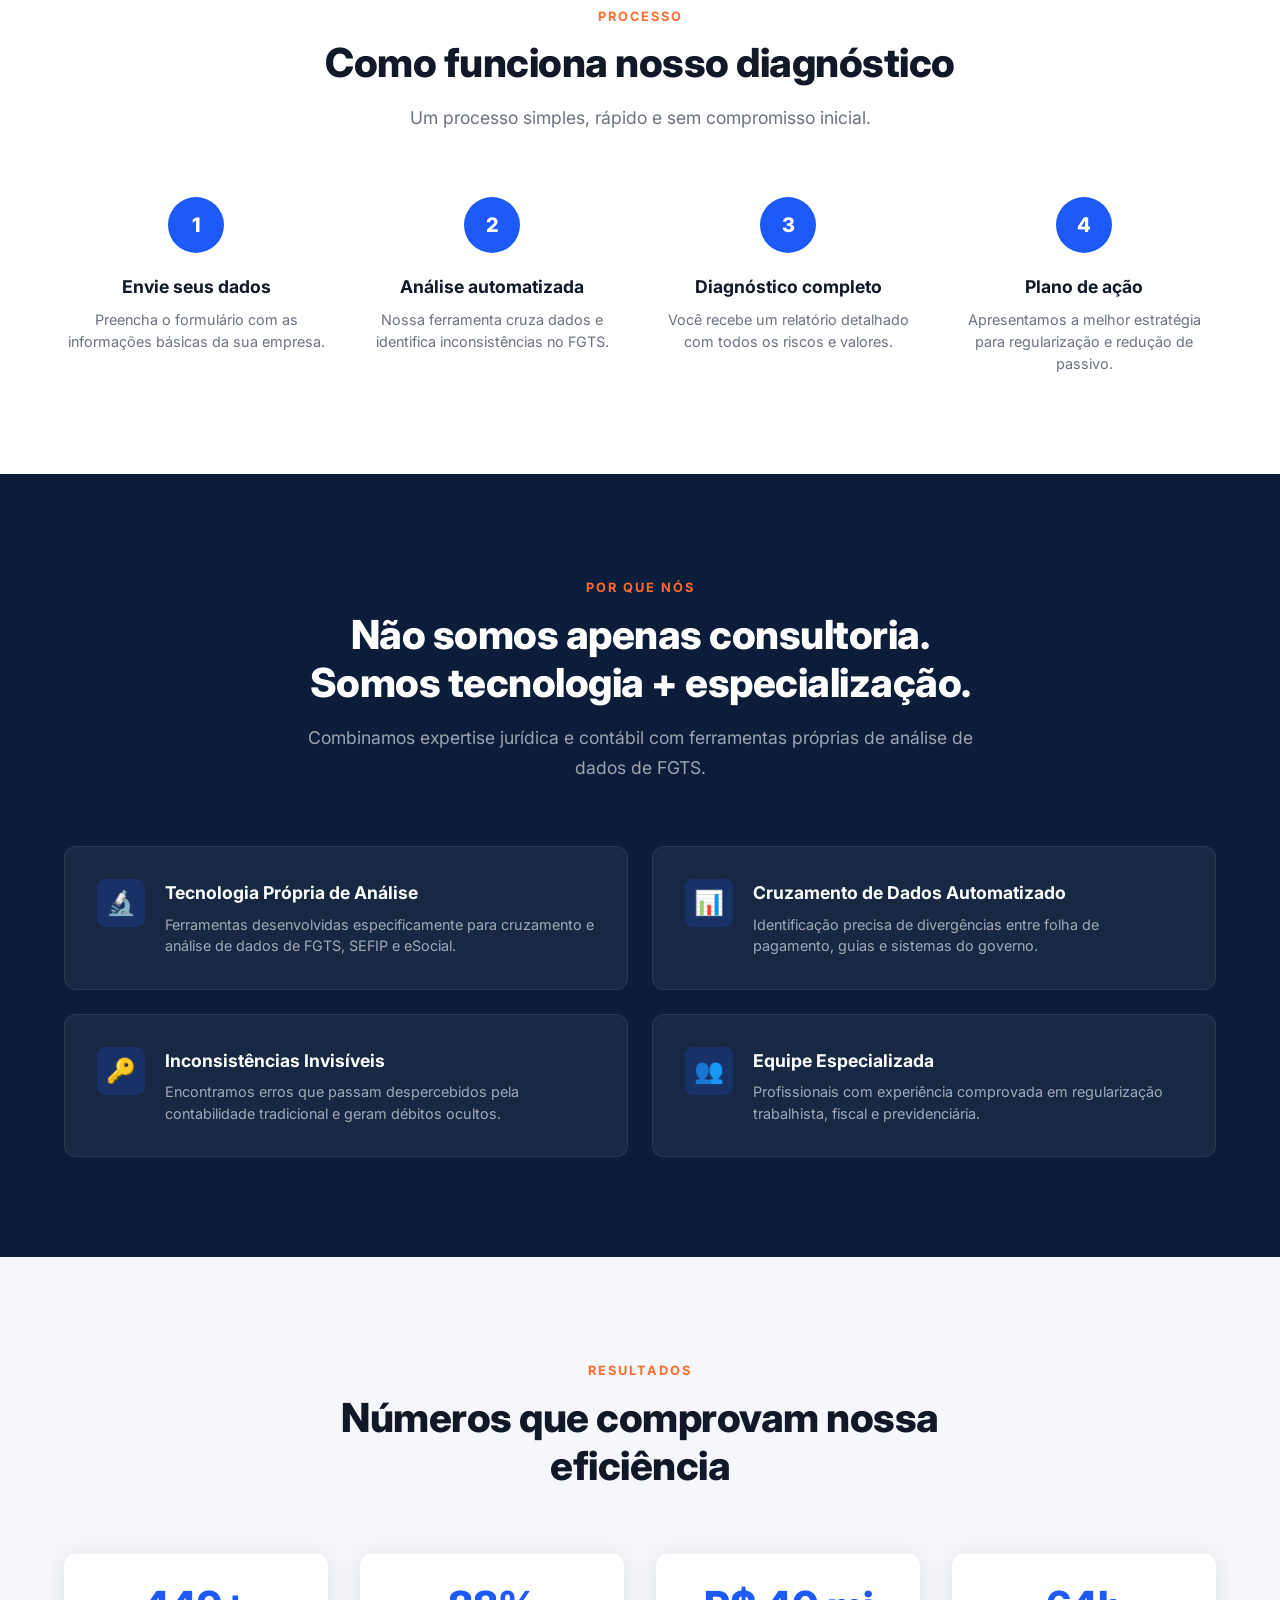
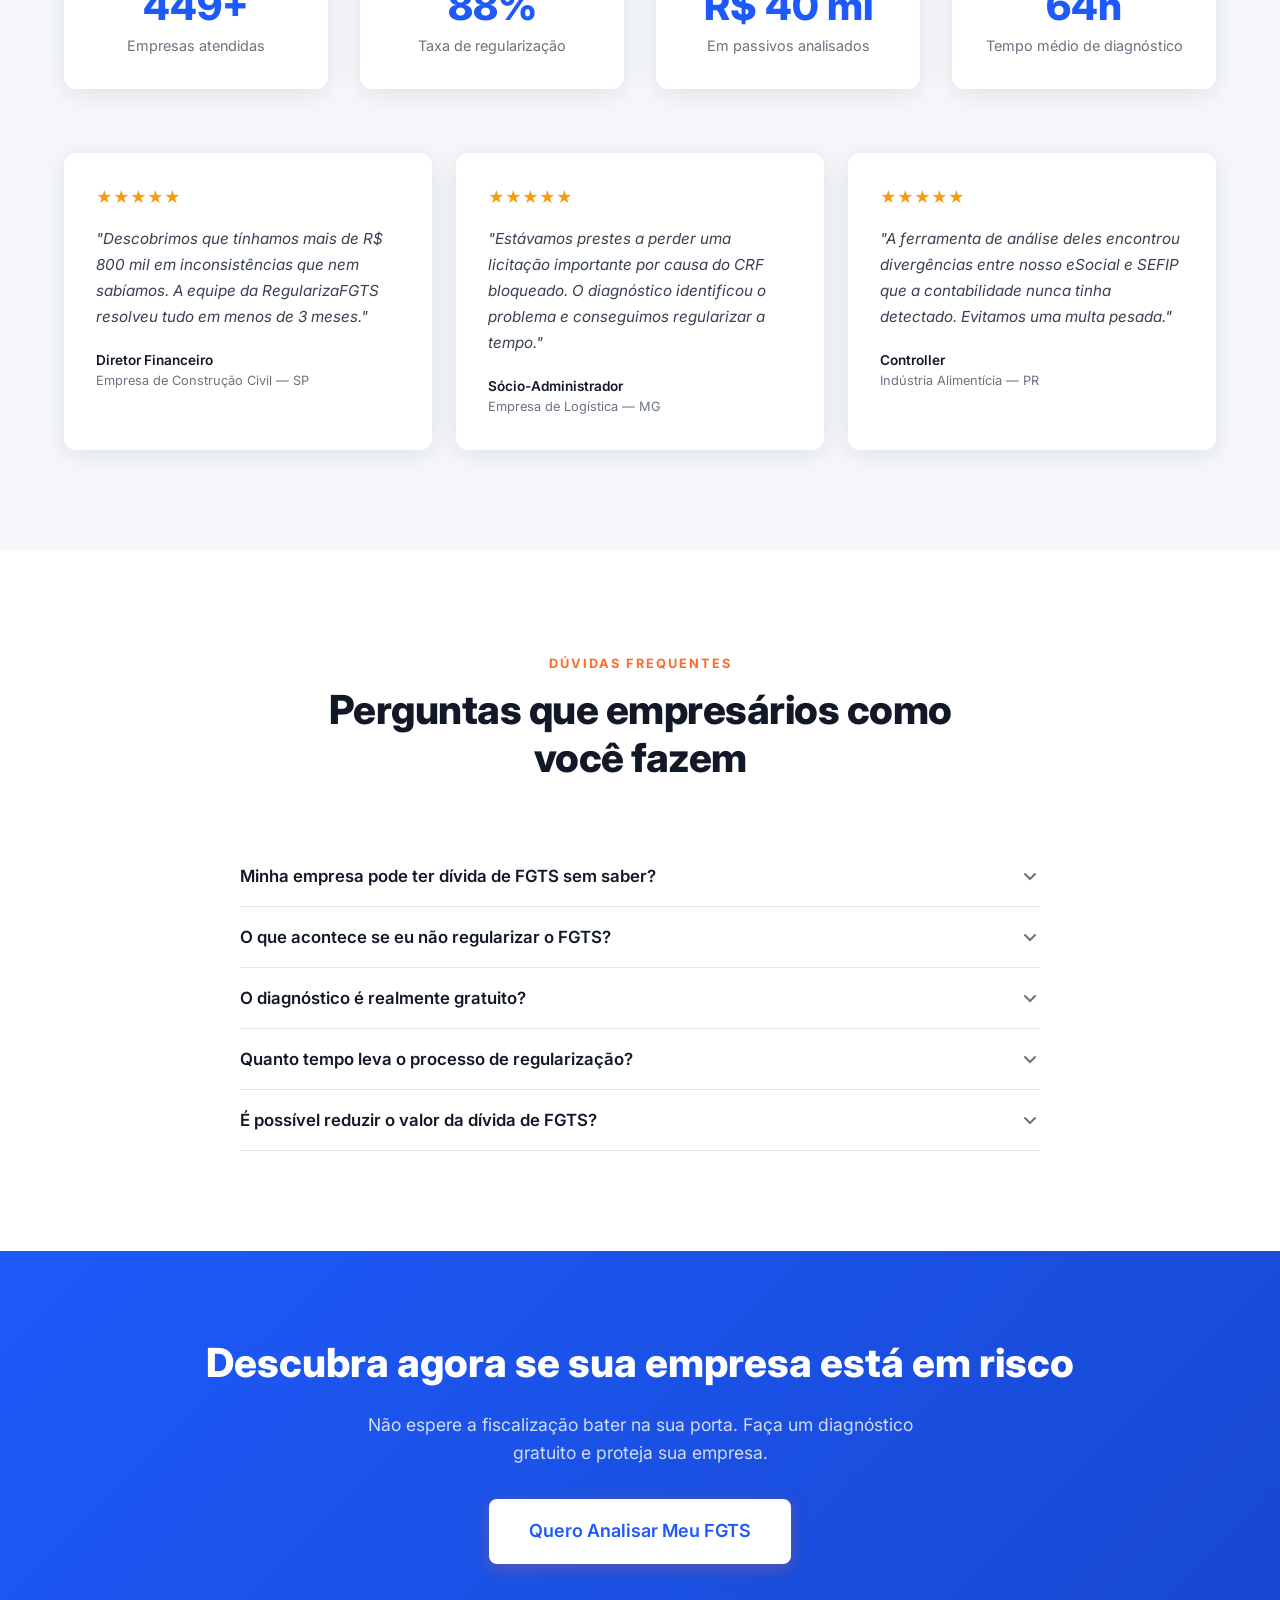
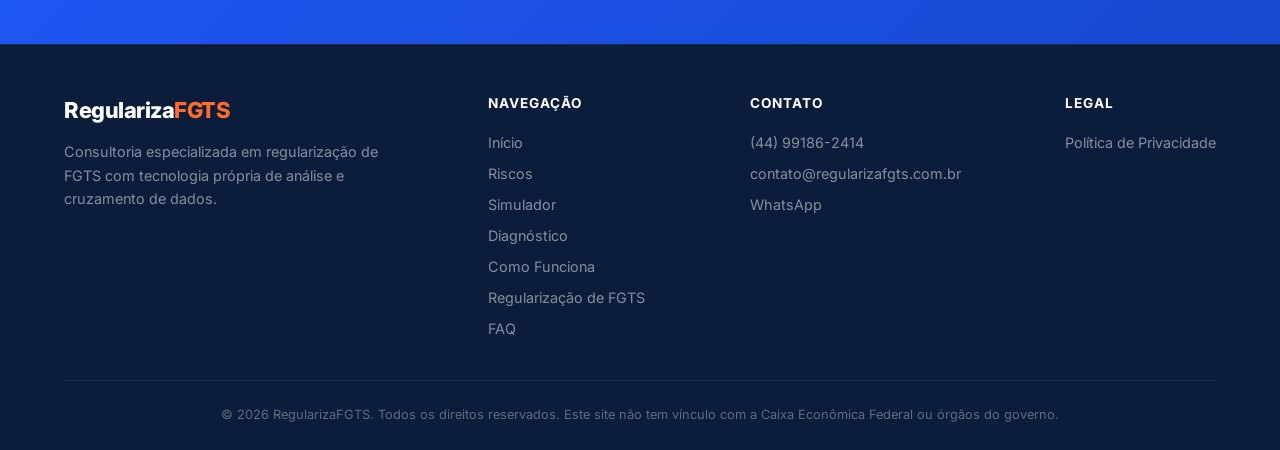
==== commit 20e28178: "feat: add regularizacao de fgts landing page" ====
--- a/index.html
+++ b/index.html
@@ -110,6 +110,7 @@
         <a href="#dores">Impactos</a>
         <a href="#simulador">Simulador</a>
         <a href="#como-funciona">Como Funciona</a>
+        <a href="regularizacao-de-fgts/">Regularização</a>
         <a href="#faq">FAQ</a>
         <a href="#contato">Contato</a>
       </nav>
@@ -514,6 +515,7 @@
           <a href="#simulador">Simulador</a>
           <a href="#diagnostico">Diagnóstico</a>
           <a href="#como-funciona">Como Funciona</a>
+          <a href="regularizacao-de-fgts/">Regularização de FGTS</a>
           <a href="#faq">FAQ</a>
         </div>
         <div class="footer-links">
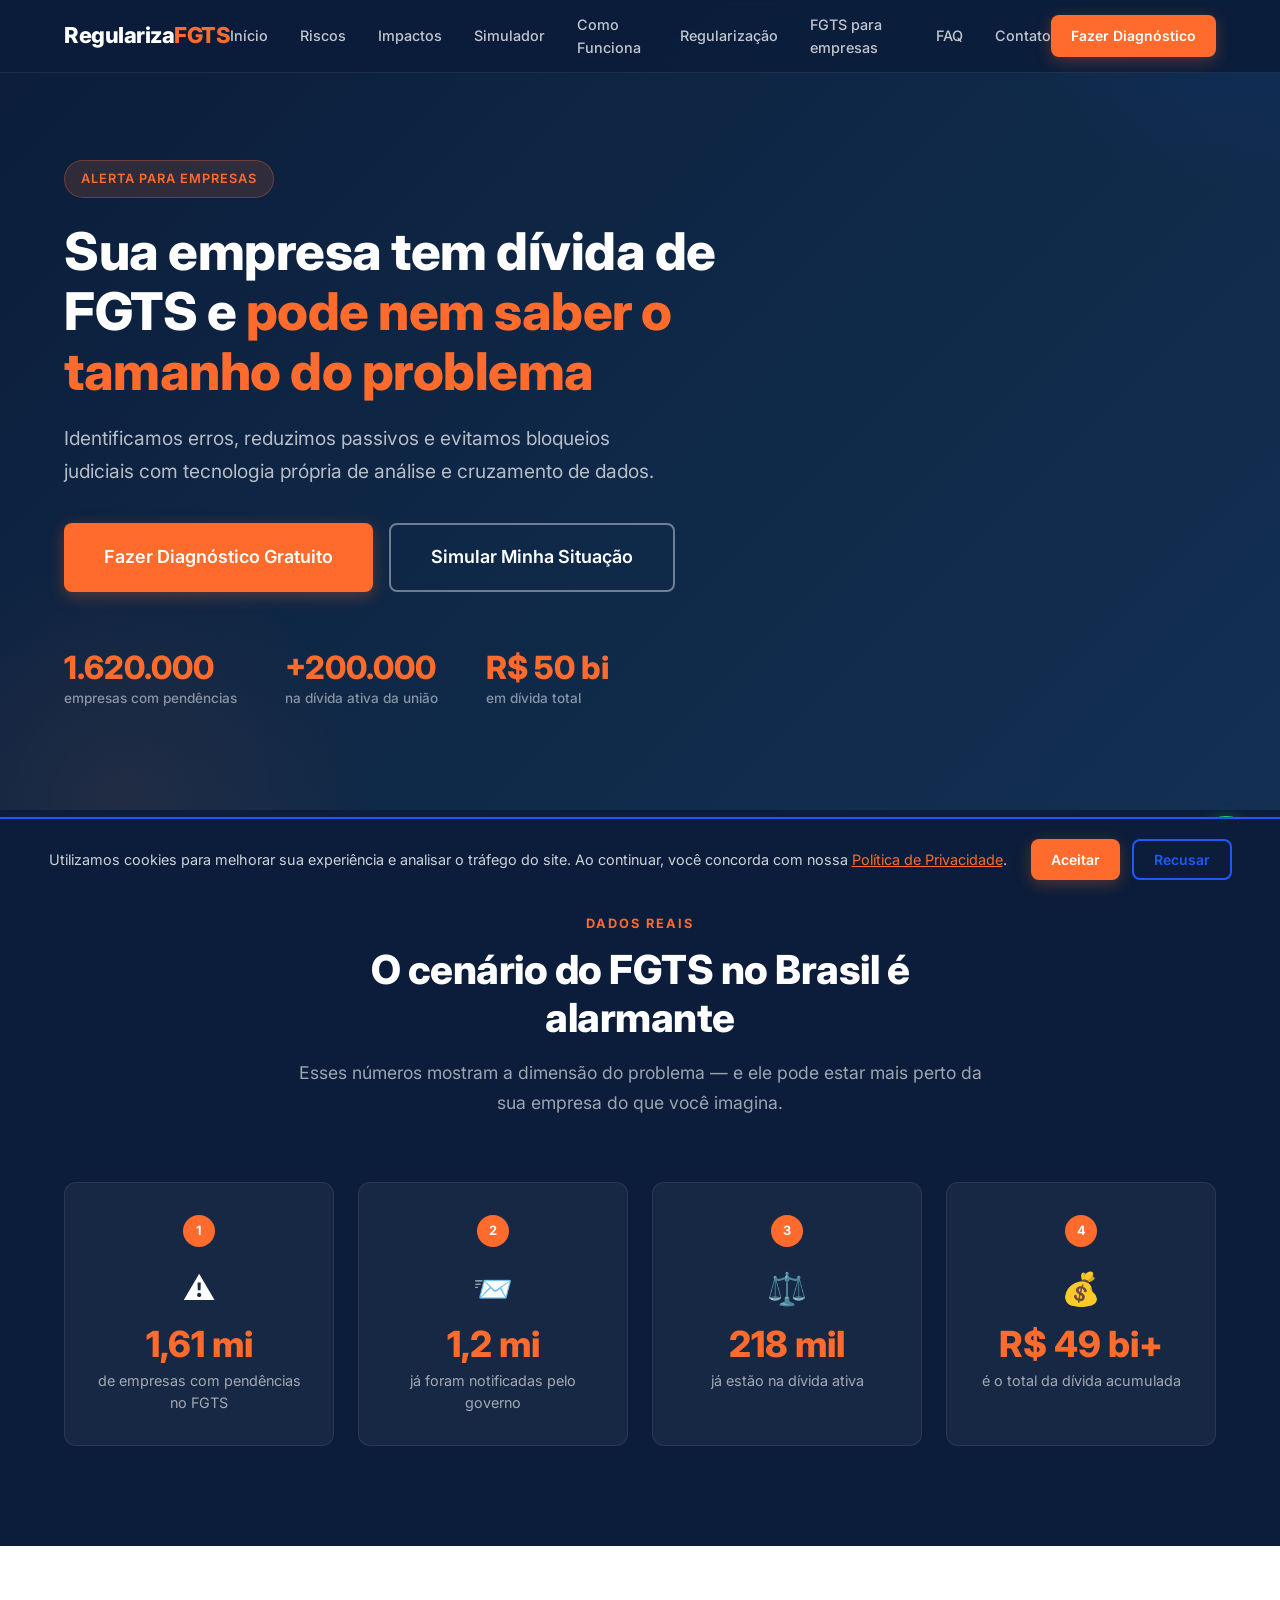
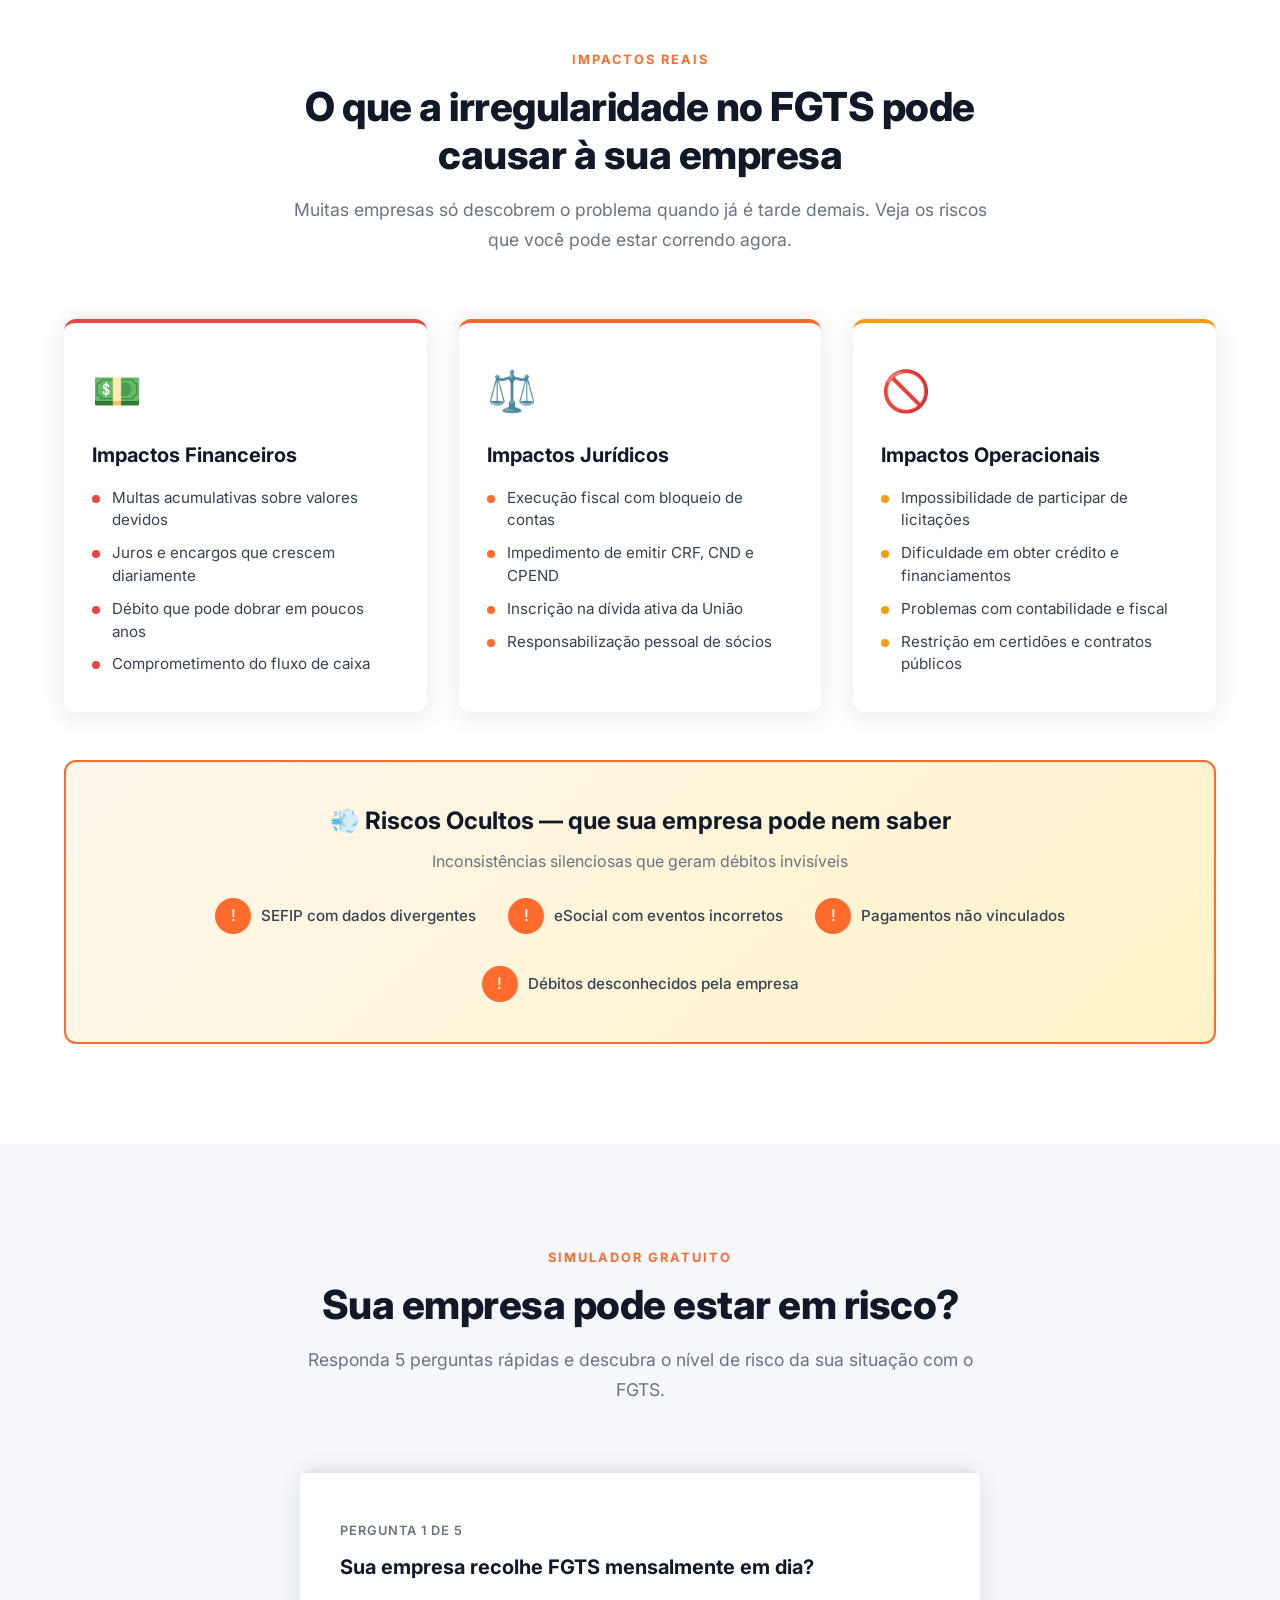
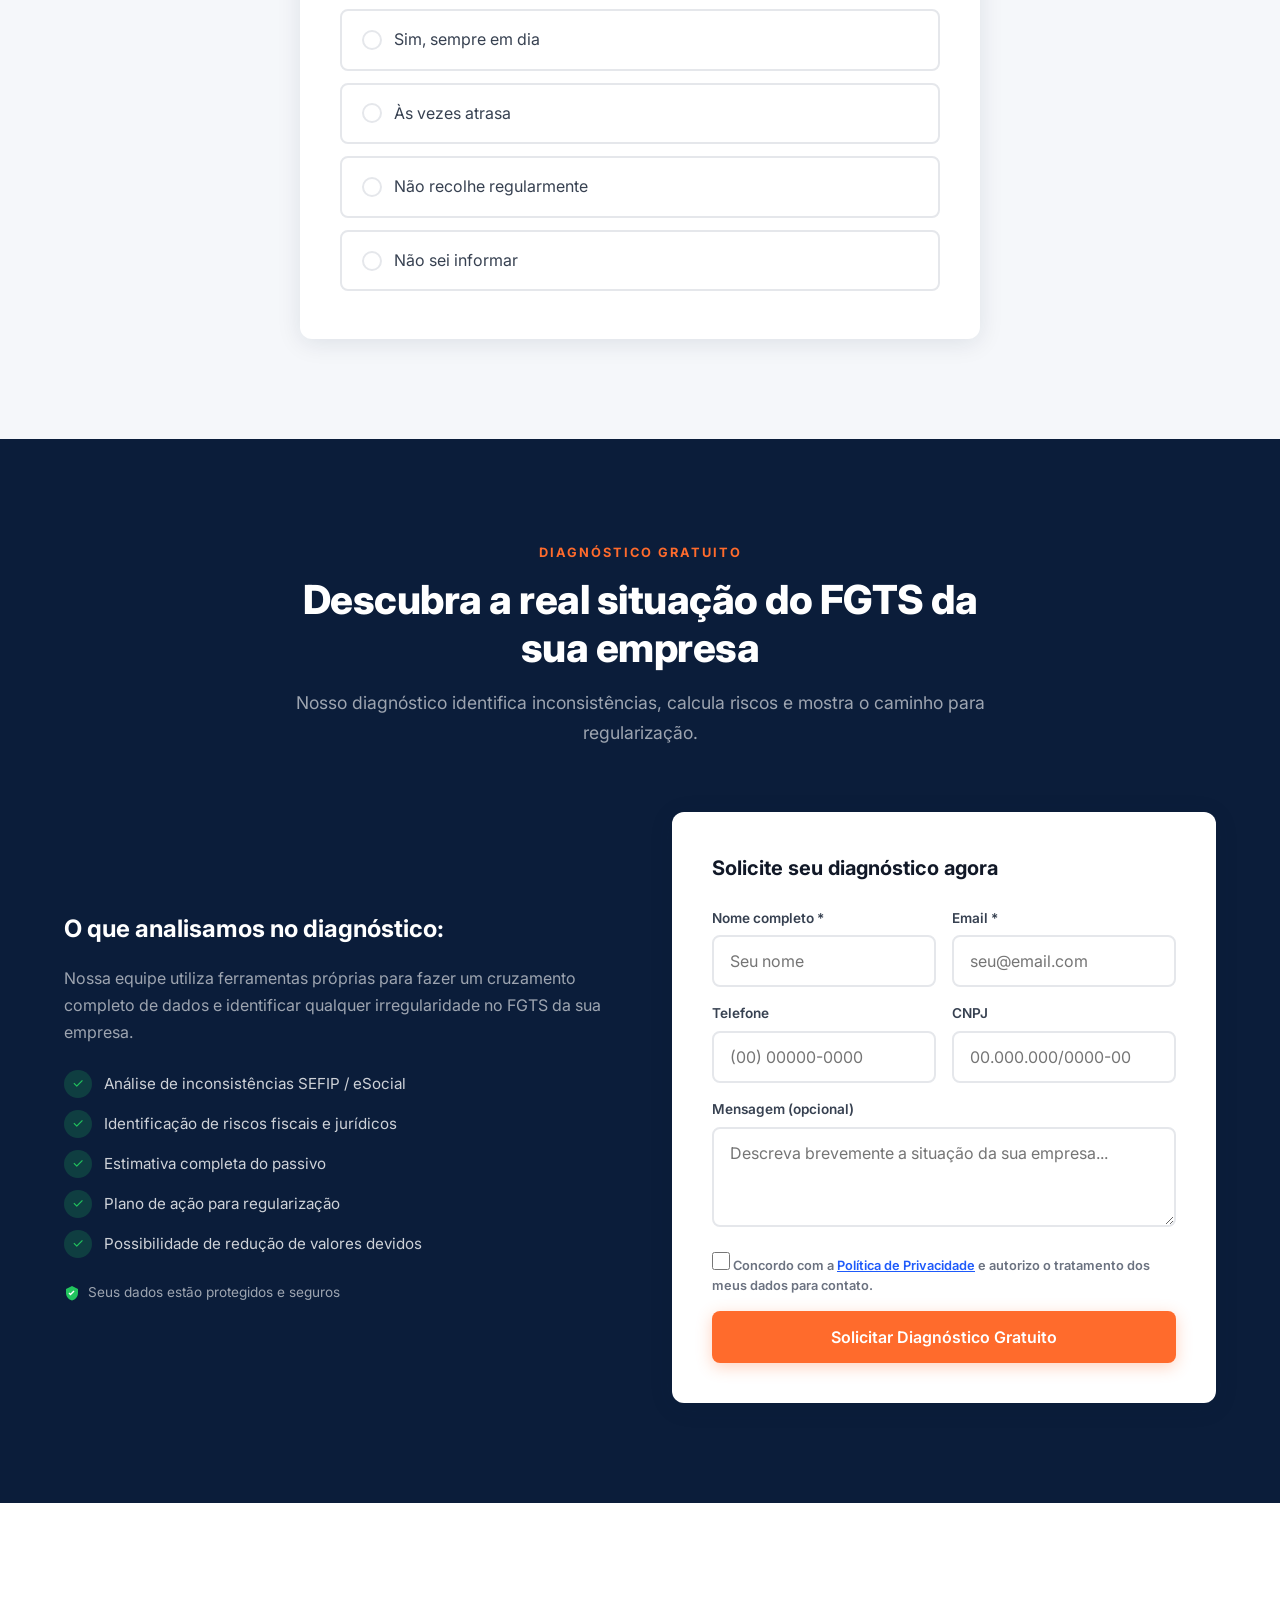
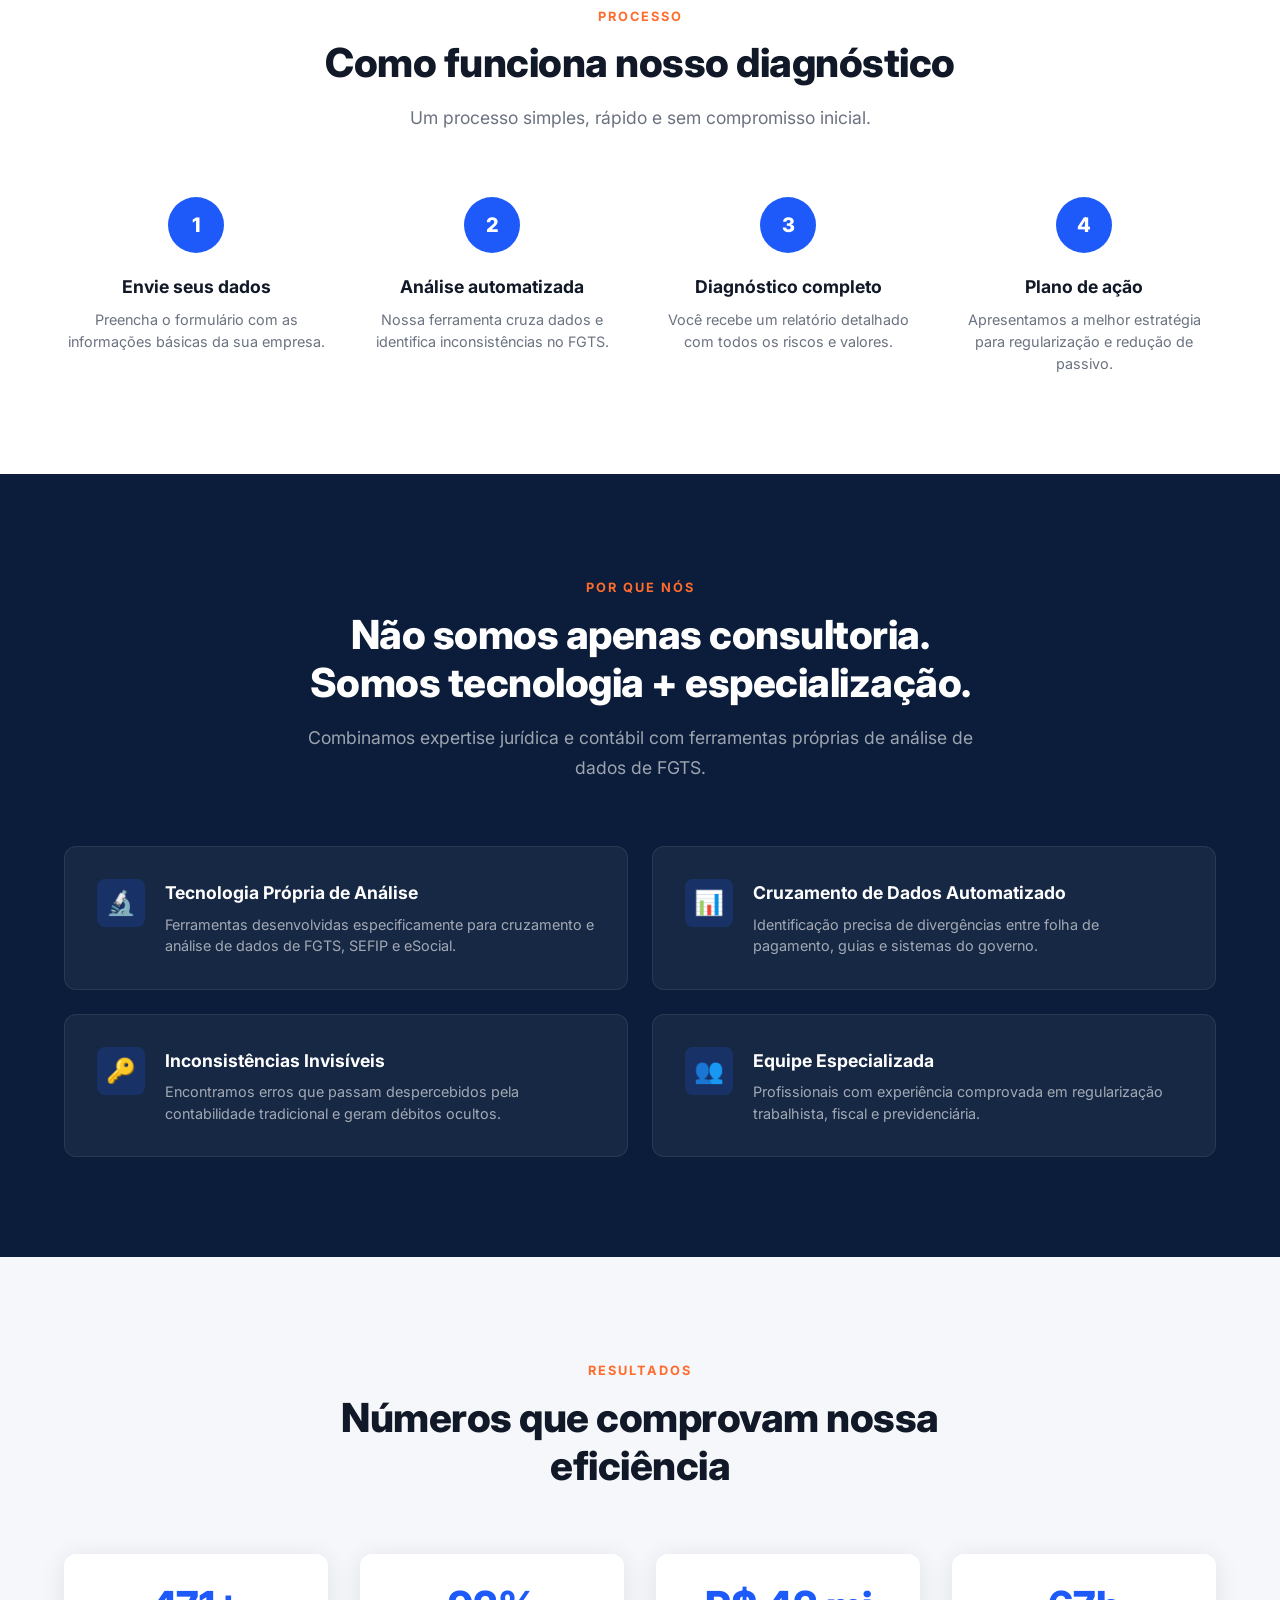
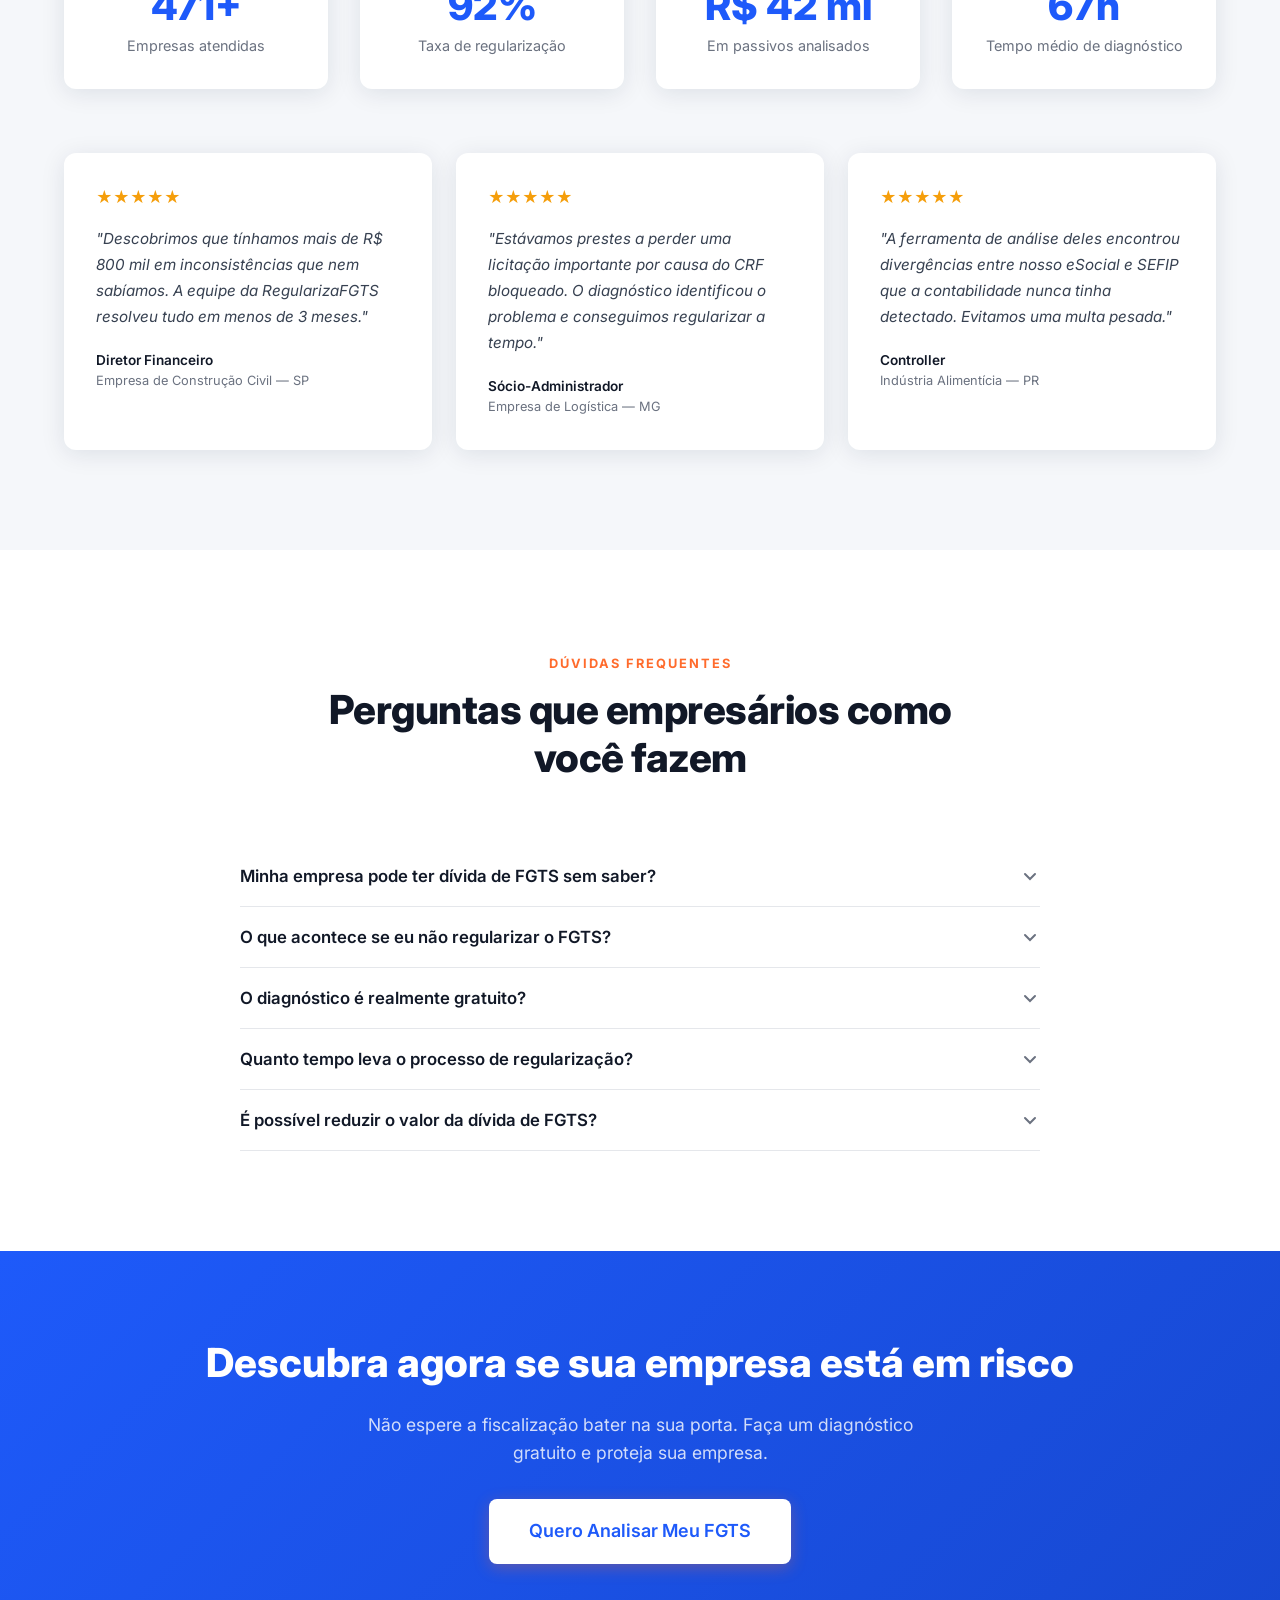
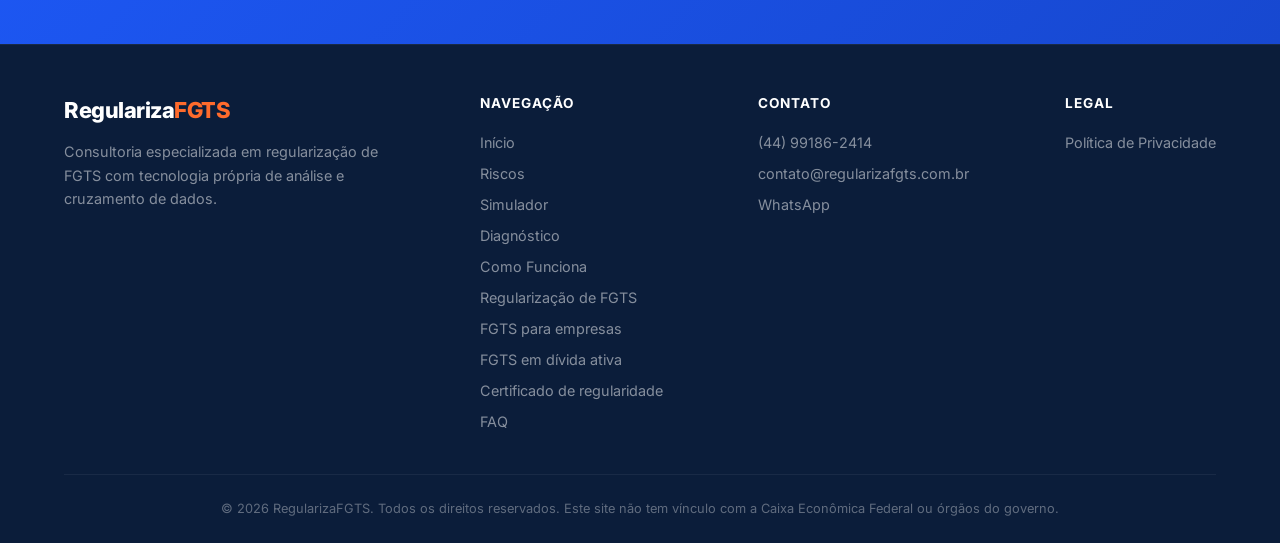
==== commit 6ab4bb3e: "feat: add fgts topic landing pages" ====
--- a/index.html
+++ b/index.html
@@ -111,6 +111,7 @@
         <a href="#simulador">Simulador</a>
         <a href="#como-funciona">Como Funciona</a>
         <a href="regularizacao-de-fgts/">Regularização</a>
+        <a href="fgts-para-empresas/">FGTS para empresas</a>
         <a href="#faq">FAQ</a>
         <a href="#contato">Contato</a>
       </nav>
@@ -516,6 +517,9 @@
           <a href="#diagnostico">Diagnóstico</a>
           <a href="#como-funciona">Como Funciona</a>
           <a href="regularizacao-de-fgts/">Regularização de FGTS</a>
+          <a href="fgts-para-empresas/">FGTS para empresas</a>
+          <a href="fgts-em-divida-ativa/">FGTS em dívida ativa</a>
+          <a href="certificado-de-regularidade-fgts/">Certificado de regularidade</a>
           <a href="#faq">FAQ</a>
         </div>
         <div class="footer-links">
--- a/css/styles.css
+++ b/css/styles.css
@@ -1691,3 +1691,22 @@
   margin-top: 8px;
   line-height: 1.6;
 }
+
+/* SEO landing pages */
+.content-wrap { max-width: 980px; }
+.landing-hero h1 { font-size: clamp(2.2rem, 5vw, 4rem); line-height: 1.08; max-width: 900px; margin: 16px 0 24px; }
+.hero-lead { font-size: 1.2rem; max-width: 790px; color: rgba(255,255,255,.82); }
+.hero-actions { display:flex; gap:16px; flex-wrap:wrap; margin-top:32px; }
+.hero-note { margin-top:20px; font-size:.9rem; color:rgba(255,255,255,.65); }
+.breadcrumb { color: var(--cinza-texto); font-size:.95rem; }
+.breadcrumb a, .content-wrap a { color: var(--azul-vibrante); text-decoration: underline; text-underline-offset: 3px; }
+.content-wrap .section-title { text-align:left; max-width:820px; margin-bottom:24px; }
+.content-wrap p { max-width:820px; margin-bottom:16px; }
+.content-steps { counter-reset: steps; list-style:none; max-width:820px; display:grid; gap:16px; padding:0; }
+.content-steps li { counter-increment: steps; padding:18px 20px 18px 58px; background:var(--cinza-claro); border-radius:var(--radius-sm); position:relative; }
+.content-steps li::before { content:counter(steps); position:absolute; left:18px; top:17px; width:26px; height:26px; border-radius:50%; background:var(--laranja); color:#fff; display:grid; place-items:center; font-weight:700; }
+.check-list { list-style:disc; padding-left:24px; display:grid; gap:10px; max-width:820px; }
+.faq-detail { max-width:820px; padding:20px 0; border-bottom:1px solid var(--cinza-borda); }
+.faq-detail summary { cursor:pointer; font-size:1.05rem; }
+.faq-detail p { margin-top:12px; }
+@media (max-width: 700px) { .landing-hero { padding-top:125px !important; } .hero-actions .btn { width:100%; } }
